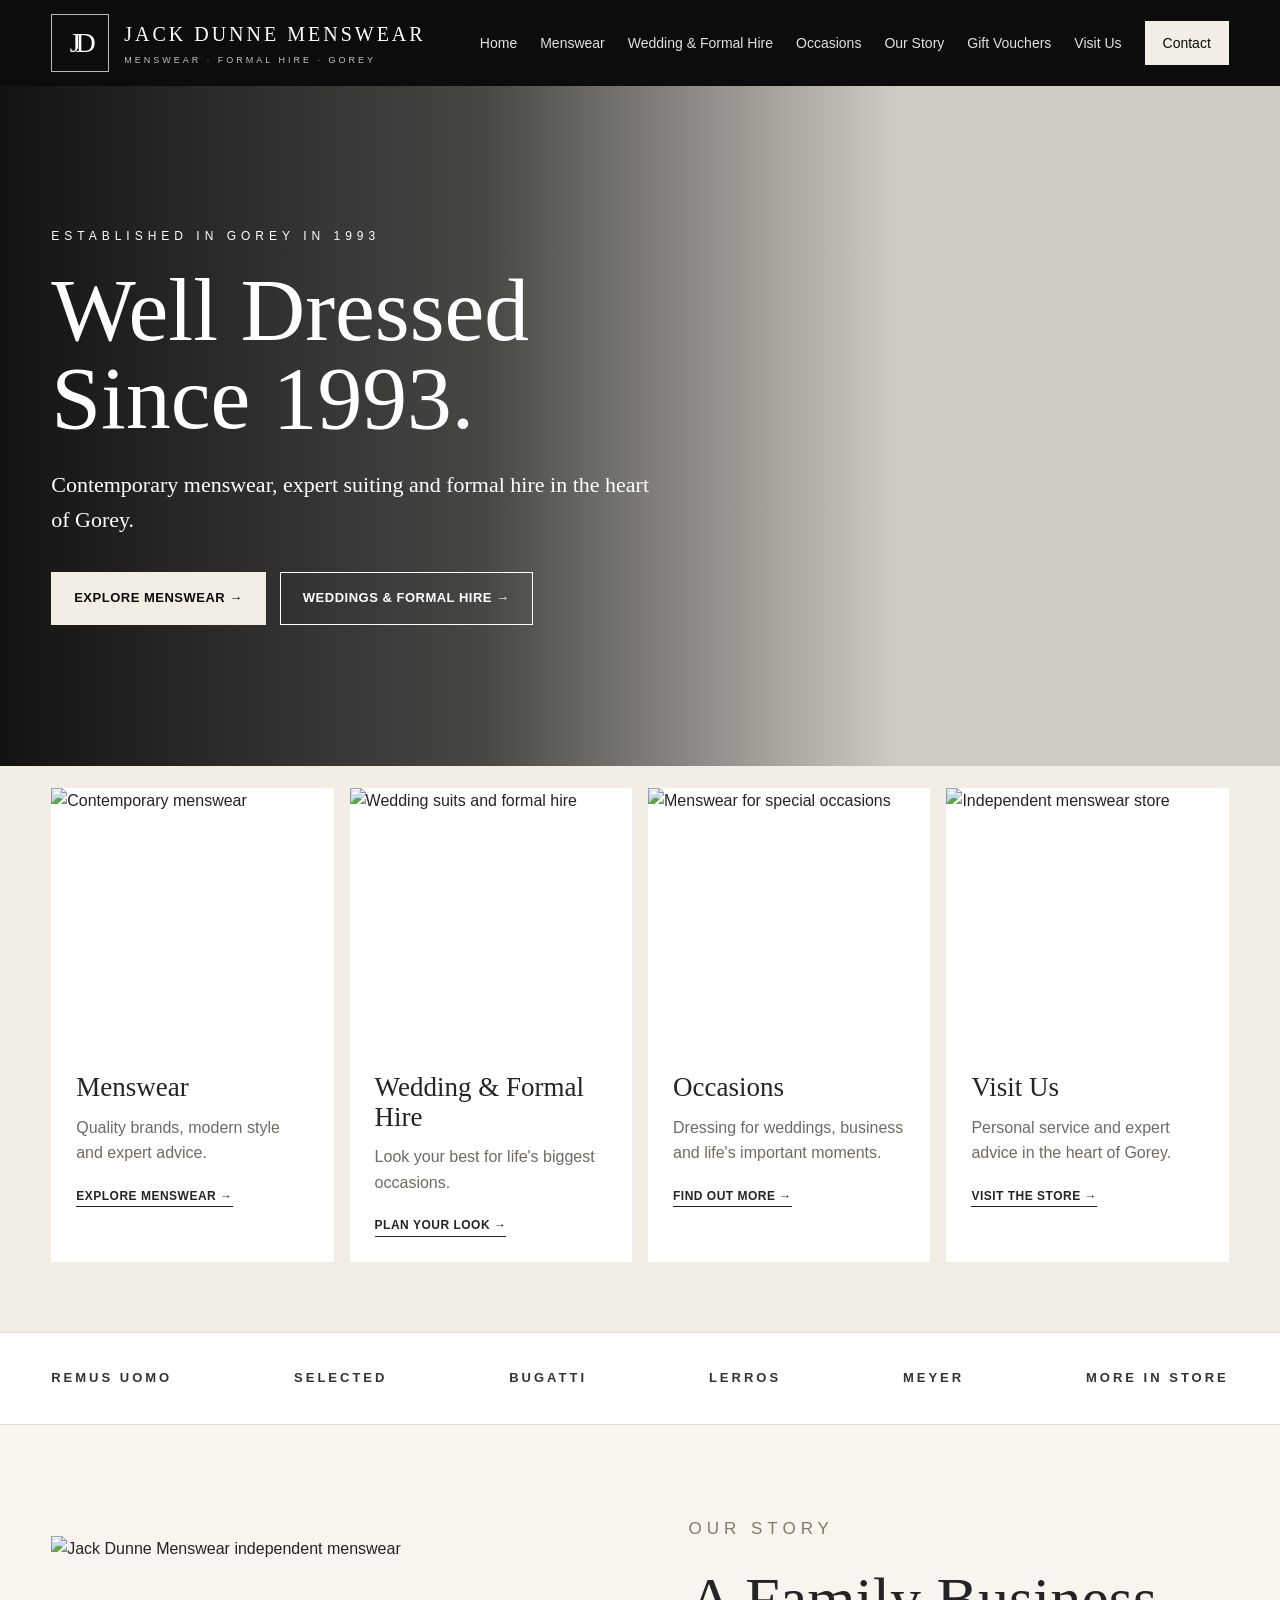
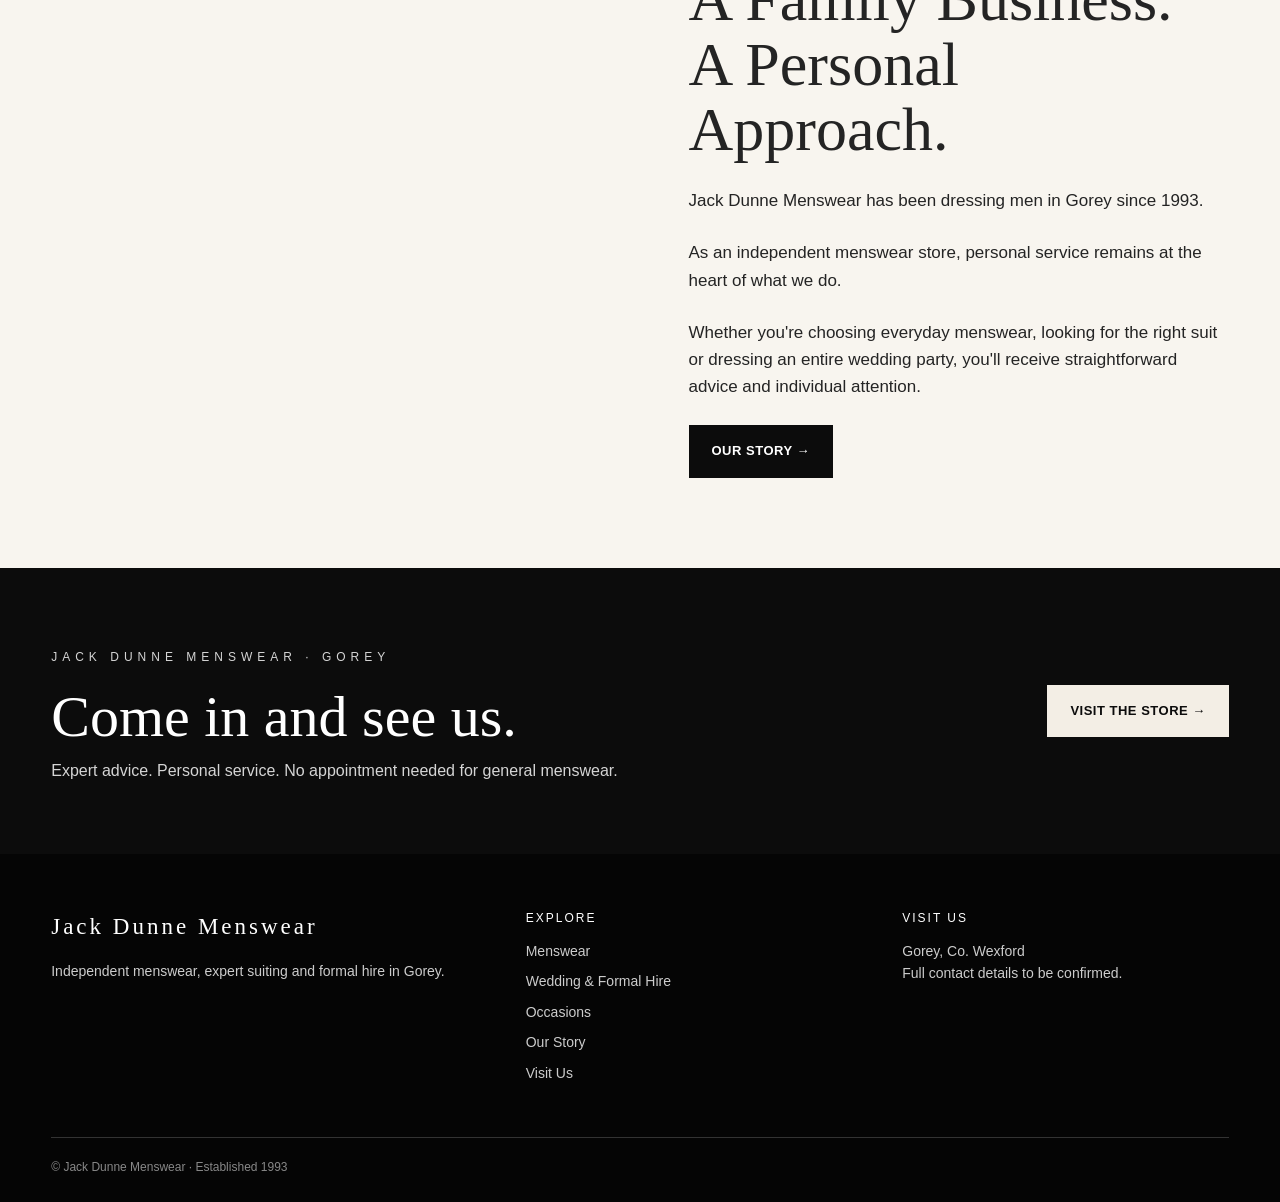
==== index.html @ 4968aa00 "Refactor header and navigation elements Updated header and navigation links for improved accessibili" ====
<!DOCTYPE html>
<html lang="en">

<head>
  <meta charset="UTF-8">
  <meta name="viewport" content="width=device-width, initial-scale=1.0">

  <title>Jack Dunne Menswear | Menswear & Formal Hire Gorey</title>

  <meta
    name="description"
    content="Jack Dunne Menswear in Gorey. Contemporary menswear, expert suiting, wedding suits and formal hire since 1993."
  >

  <link rel="stylesheet" href="css/style.css">
</head>

<body>


<!-- ========================================
     HEADER
========================================= -->

<header class="site-header">

  <div class="container header-inner">

    <a
      href="index.html"
      class="brand"
      aria-label="Jack Dunne Menswear Home"
    >

      <div class="brand-mark">
        JD
      </div>

      <div class="brand-text">

        <strong>
          JACK DUNNE MENSWEAR
        </strong>

        <small>
          MENSWEAR · FORMAL HIRE · GOREY
        </small>

      </div>

    </a>


    <button
      class="menu-toggle"
      aria-label="Open navigation menu"
      aria-expanded="false"
    >
      ☰
    </button>


    <nav class="main-nav">

      <a href="index.html">
        Home
      </a>

      <a href="menswear.html">
        Menswear
      </a>

      <a href="weddings.html">
        Wedding &amp; Formal Hire
      </a>

      <a href="occasions.html">
        Occasions
      </a>

      <a href="about.html">
        Our Story
      </a>

      <a href="vouchers.html">
        Gift Vouchers
      </a>

      <a href="contact.html">
        Visit Us
      </a>

      <a
        href="contact.html"
        class="nav-button"
      >
        Contact
      </a>

    </nav>

  </div>

</header>


<!-- ========================================
     MAIN
======================================== -->

<main>


<!-- ========================================
     HERO
======================================== -->

<section class="hero">

  <div class="container">

    <div class="hero-content">

      <p class="eyebrow">
        Established in Gorey in 1993
      </p>

      <h1>
        Well Dressed<br>
        Since 1993.
      </h1>

      <p class="hero-copy">
        Contemporary menswear, expert suiting and formal hire
        in the heart of Gorey.
      </p>


      <div class="button-row">

        <a
          href="menswear.html"
          class="btn btn-light"
        >
          Explore Menswear →
        </a>

        <a
          href="weddings.html"
          class="btn"
        >
          Weddings & Formal Hire →
        </a>

      </div>

    </div>

  </div>

</section>


<!-- ========================================
     SERVICES
======================================== -->

<section class="services">

  <div class="container">

    <div class="service-grid">


      <!-- MENSWEAR -->

      <article class="service-card">

        <a href="menswear.html">

          <img
            src="https://images.unsplash.com/photo-1598808503746-f34c53b9323e?auto=format&fit=crop&w=900&q=80"
            alt="Contemporary menswear"
          >

        </a>


        <div class="card-content">

          <h2>
            Menswear
          </h2>

          <p>
            Quality brands, modern style and expert advice.
          </p>

          <a
            href="menswear.html"
            class="text-link"
          >
            Explore Menswear →
          </a>

        </div>

      </article>


      <!-- WEDDING & FORMAL HIRE -->

      <article class="service-card">

        <a href="weddings.html">

          <img
            src="https://images.unsplash.com/photo-1519741497674-611481863552?auto=format&fit=crop&w=900&q=80"
            alt="Wedding suits and formal hire"
          >

        </a>


        <div class="card-content">

          <h2>
            Wedding & Formal Hire
          </h2>

          <p>
            Look your best for life's biggest occasions.
          </p>

          <a
            href="weddings.html"
            class="text-link"
          >
            Plan Your Look →
          </a>

        </div>

      </article>


      <!-- OCCASIONS -->

      <article class="service-card">

        <a href="occasions.html">

          <img
            src="https://images.unsplash.com/photo-1507003211169-0a1dd7228f2d?auto=format&fit=crop&w=900&q=80"
            alt="Menswear for special occasions"
          >

        </a>


        <div class="card-content">

          <h2>
            Occasions
          </h2>

          <p>
            Dressing for weddings, business and life's
            important moments.
          </p>

          <a
            href="occasions.html"
            class="text-link"
          >
            Find Out More →
          </a>

        </div>

      </article>


      <!-- VISIT US -->

      <article class="service-card">

        <a href="contact.html">

          <img
            src="https://images.unsplash.com/photo-1441986300917-64674bd600d8?auto=format&fit=crop&w=900&q=80"
            alt="Independent menswear store"
          >

        </a>


        <div class="card-content">

          <h2>
            Visit Us
          </h2>

          <p>
            Personal service and expert advice in the
            heart of Gorey.
          </p>

          <a
            href="contact.html"
            class="text-link"
          >
            Visit The Store →
          </a>

        </div>

      </article>


    </div>

  </div>

</section>


<!-- ========================================
     BRANDS
======================================== -->

<section class="brands">

  <div class="container brand-list">

    <span>
      Remus Uomo
    </span>

    <span>
      Selected
    </span>

    <span>
      Bugatti
    </span>

    <span>
      Lerros
    </span>

    <span>
      Meyer
    </span>

    <span>
      More In Store
    </span>

  </div>

</section>


<!-- ========================================
     OUR STORY
======================================== -->

<section class="story">

  <div class="container story-grid">


    <div class="story-image">

      <a href="about.html">

        <img
          src="https://images.unsplash.com/photo-1523381210434-271e8be1f52b?auto=format&fit=crop&w=1200&q=80"
          alt="Jack Dunne Menswear independent menswear"
        >

      </a>

    </div>


    <div class="story-copy">

      <p class="eyebrow">
        Our Story
      </p>

      <h2>
        A Family Business.<br>
        A Personal Approach.
      </h2>

      <p>
        Jack Dunne Menswear has been dressing men in Gorey
        since 1993.
      </p>

      <p>
        As an independent menswear store, personal service
        remains at the heart of what we do.
      </p>

      <p>
        Whether you're choosing everyday menswear,
        looking for the right suit or dressing an entire
        wedding party, you'll receive straightforward
        advice and individual attention.
      </p>


      <a
        href="about.html"
        class="btn btn-dark"
      >
        Our Story →
      </a>

    </div>

  </div>

</section>


<!-- ========================================
     VISIT CTA
======================================== -->

<section class="visit-strip">

  <div class="container visit-inner">

    <div>

      <p class="eyebrow">
        Jack Dunne Menswear · Gorey
      </p>

      <h2>
        Come in and see us.
      </h2>

      <p>
        Expert advice. Personal service.
        No appointment needed for general menswear.
      </p>

    </div>


    <a
      href="contact.html"
      class="btn btn-light"
    >
      Visit The Store →
    </a>

  </div>

</section>


</main>


<!-- ========================================
     FOOTER
======================================== -->

<footer class="site-footer">

  <div class="container">


    <div class="footer-grid">


      <div>

        <div class="footer-title">
          Jack Dunne Menswear
        </div>

        <p class="footer-copy">
          Independent menswear, expert suiting and
          formal hire in Gorey.
        </p>

      </div>


      <div>

        <div class="footer-heading">
          Explore
        </div>

        <div class="footer-links">

          <a href="menswear.html">
            Menswear
          </a>

          <a href="weddings.html">
            Wedding & Formal Hire
          </a>

          <a href="occasions.html">
            Occasions
          </a>

          <a href="about.html">
            Our Story
          </a>

          <a href="contact.html">
            Visit Us
          </a>

        </div>

      </div>


      <div>

        <div class="footer-heading">
          Visit Us
        </div>

        <p class="footer-copy">
          Gorey, Co. Wexford
        </p>

        <p class="footer-copy">
          Full contact details to be confirmed.
        </p>

      </div>


    </div>


    <div class="footer-bottom">
      © Jack Dunne Menswear · Established 1993
    </div>


  </div>

</footer>


<!-- ========================================
     MOBILE ACTION BAR
======================================== -->

<div class="mobile-actions">

  <a href="contact.html">
    Call
  </a>

  <a href="contact.html">
    Directions
  </a>

  <a href="contact.html">
    Enquire
  </a>

</div>


<!-- ========================================
     JAVASCRIPT
======================================== -->

<script src="js/main.js"></script>


</body>

</html>
---- css/style.css ----
/* ========================================
   Jack Dunne Menswear
   MAIN STYLESHEET
======================================== */


/* ========================================
   VARIABLES
======================================== */

:root {
  --black: #0c0c0c;
  --charcoal: #171717;
  --cream: #f3eee5;
  --white: #ffffff;
  --stone: #d8cdbf;
  --text: #242424;
  --muted: #6f6a64;
  --max-width: 1240px;
}


/* ========================================
   RESET / GLOBAL
======================================== */

* {
  box-sizing: border-box;
  margin: 0;
  padding: 0;
}

html {
  scroll-behavior: smooth;
}

body {
  font-family: Arial, Helvetica, sans-serif;
  background: var(--cream);
  color: var(--text);
  line-height: 1.6;
}

img {
  width: 100%;
  display: block;
}

a {
  color: inherit;
  text-decoration: none;
}

button,
input,
textarea {
  font: inherit;
}

.container {
  width: min(92%, var(--max-width));
  margin: 0 auto;
}


/* ========================================
   HEADER
======================================== */

.site-header {
  background: var(--black);
  color: var(--white);
  position: sticky;
  top: 0;
  z-index: 1000;
}

.header-inner {
  min-height: 86px;
  display: flex;
  align-items: center;
  justify-content: space-between;
  gap: 30px;
}

.brand {
  display: flex;
  align-items: center;
  gap: 15px;
  flex-shrink: 0;
}

.brand-mark {
  width: 58px;
  height: 58px;
  border: 1px solid rgba(255,255,255,.7);
  display: grid;
  place-items: center;
  font-family: Georgia, "Times New Roman", serif;
  font-size: 28px;
  letter-spacing: -5px;
}

.brand-text strong {
  display: block;
  font-family: Georgia, "Times New Roman", serif;
  font-size: 20px;
  letter-spacing: 3px;
  font-weight: 400;
  white-space: nowrap;
}

.brand-text small {
  display: block;
  margin-top: 3px;
  font-size: 9px;
  letter-spacing: 3px;
  text-transform: uppercase;
  opacity: .75;
  white-space: nowrap;
}


/* ========================================
   NAVIGATION
======================================== */

.main-nav {
  display: flex;
  align-items: center;
  gap: 23px;
  font-size: 14px;
}

.main-nav a {
  opacity: .88;
  transition: opacity .2s ease;
  white-space: nowrap;
}

.main-nav a:hover {
  opacity: 1;
}

.nav-button {
  background: var(--cream);
  color: var(--black);
  padding: 11px 18px;
  opacity: 1 !important;
}

.menu-toggle {
  display: none;
  background: none;
  border: 0;
  color: white;
  font-size: 28px;
  cursor: pointer;
}


/* ========================================
   COMMON TYPOGRAPHY
======================================== */

.eyebrow {
  text-transform: uppercase;
  letter-spacing: 5px;
  font-size: 12px;
  margin-bottom: 20px;
}

.dark-eyebrow {
  color: #877665;
}


/* ========================================
   BUTTONS
======================================== */

.button-row {
  display: flex;
  flex-wrap: wrap;
  gap: 14px;
}

.btn {
  display: inline-block;
  padding: 15px 22px;
  border: 1px solid white;
  font-weight: 700;
  font-size: 13px;
  letter-spacing: .5px;
  text-transform: uppercase;
  transition:
    background .2s ease,
    color .2s ease,
    border-color .2s ease;
}

.btn-light {
  background: var(--cream);
  color: var(--black);
  border-color: var(--cream);
}

.btn-dark {
  background: var(--black);
  color: white;
  border-color: var(--black);
}

.btn:hover {
  opacity: .9;
}


/* ========================================
   HOME HERO
======================================== */

.hero {
  min-height: 680px;
  position: relative;
  display: flex;
  align-items: center;
  color: white;

  background:
    linear-gradient(
      90deg,
      rgba(0,0,0,.92) 0%,
      rgba(0,0,0,.7) 38%,
      rgba(0,0,0,.15) 70%
    ),
    url("https://images.unsplash.com/photo-1507679799987-c73779587ccf?auto=format&fit=crop&w=1800&q=85")
    center 25% / cover no-repeat;
}

.hero-content {
  max-width: 690px;
  padding: 95px 0;
}

.hero h1 {
  font-family: Georgia, "Times New Roman", serif;
  font-size: clamp(54px, 7vw, 92px);
  line-height: .98;
  font-weight: 400;
  margin-bottom: 25px;
}

.hero-copy {
  font-family: Georgia, "Times New Roman", serif;
  font-size: 22px;
  max-width: 610px;
  margin-bottom: 35px;
}


/* ========================================
   HOME SERVICES
======================================== */

.services {
  padding: 22px 0 70px;
  background: var(--cream);
}

.service-grid {
  display: grid;
  grid-template-columns: repeat(4, 1fr);
  gap: 16px;
}

.service-card {
  background: white;
  overflow: hidden;
}

.service-card img {
  height: 260px;
  object-fit: cover;
  transition: transform .4s ease;
}

.service-card:hover img {
  transform: scale(1.025);
}

.card-content {
  padding: 25px;
}

.card-content h2 {
  font-family: Georgia, "Times New Roman", serif;
  font-size: 27px;
  line-height: 1.1;
  font-weight: 400;
  margin-bottom: 12px;
}

.card-content p {
  color: var(--muted);
  min-height: 54px;
}

.text-link {
  display: inline-block;
  margin-top: 18px;
  border-bottom: 1px solid currentColor;
  font-weight: 700;
  font-size: 12px;
  text-transform: uppercase;
  letter-spacing: .5px;
}


/* ========================================
   BRANDS
======================================== */

.brands {
  background: white;
  border-top: 1px solid #e4dfd7;
  border-bottom: 1px solid #e4dfd7;
  padding: 35px 0;
}

.brands-large {
  padding: 75px 0;
}

.brand-list {
  display: flex;
  justify-content: space-between;
  align-items: center;
  gap: 30px;
  flex-wrap: wrap;
  text-transform: uppercase;
  letter-spacing: 3px;
  color: #333;
  font-weight: 700;
  font-size: 13px;
}


/* ========================================
   HOME STORY
======================================== */

.story {
  padding: 90px 0;
  background: #f8f5ef;
}

.story-grid {
  display: grid;
  grid-template-columns: 1.05fr 1fr;
  align-items: center;
  gap: 70px;
}

.story-image img {
  height: 520px;
  object-fit: cover;
}

.story-copy .eyebrow {
  color: #887867;
}

.story-copy h2 {
  font-family: Georgia, "Times New Roman", serif;
  font-size: clamp(40px, 5vw, 62px);
  line-height: 1.05;
  font-weight: 400;
  margin-bottom: 25px;
}

.story-copy p {
  font-size: 17px;
  max-width: 600px;
  margin-bottom: 25px;
}


/* ========================================
   COMMON INTRO SECTIONS
======================================== */

.intro-section {
  background: var(--cream);
  padding: 90px 0;
}

.intro-grid {
  display: grid;
  grid-template-columns: 1fr 1fr;
  gap: 80px;
  align-items: start;
}

.intro-grid h2 {
  font-family: Georgia, "Times New Roman", serif;
  font-size: clamp(40px, 5vw, 62px);
  line-height: 1.05;
  font-weight: 400;
}

.intro-copy {
  padding-top: 30px;
}

.intro-copy p {
  font-size: 18px;
  margin-bottom: 20px;
  max-width: 560px;
}

.intro-copy .btn {
  margin-top: 10px;
}


/* ========================================
   SECTION HEADING
======================================== */

.section-heading-centre {
  text-align: center;
  margin-bottom: 45px;
}

.section-heading-centre h2 {
  font-family: Georgia, "Times New Roman", serif;
  font-weight: 400;
  font-size: clamp(40px, 5vw, 58px);
  line-height: 1.05;
  margin-bottom: 10px;
}

.section-heading-centre > p:last-child {
  color: var(--muted);
}


/* ========================================
   MENSWEAR HERO
======================================== */

.menswear-hero {
  min-height: 620px;
  display: flex;
  align-items: center;
  color: white;

  background:
    linear-gradient(
      90deg,
      rgba(0,0,0,.9) 0%,
      rgba(0,0,0,.65) 42%,
      rgba(0,0,0,.12) 75%
    ),
    url("https://images.unsplash.com/photo-1617137968427-85924c800a22?auto=format&fit=crop&w=1800&q=85")
    center 30% / cover no-repeat;
}

.menswear-hero-content {
  max-width: 670px;
  padding: 100px 0;
}

.menswear-hero h1 {
  font-family: Georgia, "Times New Roman", serif;
  font-size: clamp(55px, 7vw, 90px);
  font-weight: 400;
  line-height: .98;
  margin-bottom: 25px;
}

.menswear-hero-content > p:not(.eyebrow) {
  font-family: Georgia, "Times New Roman", serif;
  font-size: 21px;
  max-width: 560px;
  margin-bottom: 35px;
}


/* ========================================
   MENSWEAR COLLECTION
======================================== */

.collection-section {
  padding: 0 0 90px;
  background: var(--cream);
}

.collection-grid {
  display: grid;
  grid-template-columns: repeat(3, 1fr);
  gap: 18px;
}

.collection-card {
  height: 500px;
  position: relative;
  overflow: hidden;
  background: #111;
}

.collection-card img {
  width: 100%;
  height: 100%;
  object-fit: cover;
  transition: transform .5s ease;
}

.collection-card:hover img {
  transform: scale(1.035);
}

.collection-card::after {
  content: "";
  position: absolute;
  inset: 0;

  background:
    linear-gradient(
      0deg,
      rgba(0,0,0,.88) 0%,
      rgba(0,0,0,.15) 58%,
      rgba(0,0,0,.05) 100%
    );
}

.collection-overlay {
  position: absolute;
  left: 28px;
  right: 28px;
  bottom: 28px;
  z-index: 2;
  color: white;
}

.collection-overlay p {
  font-size: 11px;
  letter-spacing: 3px;
  opacity: .7;
  margin-bottom: 7px;
}

.collection-overlay h2 {
  font-family: Georgia, "Times New Roman", serif;
  font-weight: 400;
  font-size: 31px;
  line-height: 1.1;
  margin-bottom: 8px;
}

.collection-overlay span {
  font-size: 14px;
  color: #ddd;
}


/* ========================================
   COMMON SERVICE FEATURE
======================================== */

.service-feature {
  background: var(--charcoal);
  color: white;
}

.service-feature-grid {
  display: grid;
  grid-template-columns: 1fr 1fr;
  min-height: 600px;
}

.service-feature-copy {
  padding: 90px 70px 90px 0;
  align-self: center;
}

.service-feature-copy h2 {
  font-family: Georgia, "Times New Roman", serif;
  font-size: clamp(42px, 5vw, 64px);
  font-weight: 400;
  line-height: 1.05;
  margin-bottom: 25px;
}

.service-feature-copy > p:not(.eyebrow) {
  color: #d5d5d5;
  font-size: 17px;
  max-width: 520px;
  margin-bottom: 18px;
}

.service-feature-copy .btn {
  margin-top: 18px;
}

.service-feature-image img {
  height: 100%;
  min-height: 600px;
  object-fit: cover;
}


/* ========================================
   WEDDING HERO
======================================== */

.wedding-hero {
  min-height: 690px;
  display: flex;
  align-items: center;
  color: white;

  background:
    linear-gradient(
      90deg,
      rgba(0,0,0,.93) 0%,
      rgba(0,0,0,.65) 42%,
      rgba(0,0,0,.08) 78%
    ),
    url("https://images.unsplash.com/photo-1511285560929-80b456fea0bc?auto=format&fit=crop&w=1800&q=85")
    center 38% / cover no-repeat;
}

.wedding-hero-content {
  max-width: 720px;
  padding: 105px 0;
}

.wedding-hero h1 {
  font-family: Georgia, "Times New Roman", serif;
  font-size: clamp(56px, 7vw, 92px);
  line-height: .98;
  font-weight: 400;
  margin-bottom: 26px;
}

.wedding-hero-content > p:not(.eyebrow) {
  font-family: Georgia, "Times New Roman", serif;
  font-size: 22px;
  max-width: 620px;
  margin-bottom: 38px;
}


/* ========================================
   WEDDING CARDS
======================================== */

.wedding-feature-grid {
  padding: 0 0 90px;
  background: var(--cream);
}

.wedding-cards {
  display: grid;
  grid-template-columns: repeat(4, 1fr);
  gap: 16px;
}

.wedding-card {
  background: white;
  padding: 38px 30px;
  min-height: 290px;
}

.wedding-number {
  font-family: Georgia, "Times New Roman", serif;
  font-size: 15px;
  color: #9b8c7c;
  margin-bottom: 35px;
}

.wedding-card h2 {
  font-family: Georgia, "Times New Roman", serif;
  font-size: 30px;
  line-height: 1.05;
  font-weight: 400;
  margin-bottom: 18px;
}

.wedding-card p {
  color: var(--muted);
}


/* ========================================
   WEDDING EDITORIAL
======================================== */

.wedding-editorial {
  background: var(--charcoal);
  color: white;
}

.wedding-editorial-grid {
  display: grid;
  grid-template-columns: 1fr 1fr;
  min-height: 650px;
}

.wedding-editorial-image img {
  width: 100%;
  height: 100%;
  min-height: 650px;
  object-fit: cover;
}

.wedding-editorial-copy {
  padding: 95px 0 95px 75px;
  align-self: center;
}

.wedding-editorial-copy h2 {
  font-family: Georgia, "Times New Roman", serif;
  font-size: clamp(45px, 5vw, 66px);
  line-height: 1.03;
  font-weight: 400;
  margin-bottom: 25px;
}

.wedding-editorial-copy > p:not(.eyebrow) {
  color: #d7d7d7;
  font-size: 17px;
  max-width: 520px;
  margin-bottom: 18px;
}

.wedding-editorial-copy .btn {
  margin-top: 18px;
}


/* ========================================
   WEDDING STEPS
======================================== */

.wedding-steps {
  background: #f8f5ef;
  padding: 90px 0;
}

.steps-grid {
  display: grid;
  grid-template-columns: repeat(4, 1fr);
  gap: 18px;
}

.step-card {
  border-top: 1px solid #aaa097;
  padding-top: 25px;
}

.step-card span {
  display: block;
  font-family: Georgia, "Times New Roman", serif;
  color: #8f8172;
  font-size: 14px;
  margin-bottom: 35px;
}

.step-card h3 {
  font-family: Georgia, "Times New Roman", serif;
  font-size: 26px;
  font-weight: 400;
  margin-bottom: 12px;
}

.step-card p {
  color: var(--muted);
}


/* ========================================
   WEDDING ENQUIRY
======================================== */

.wedding-enquiry {
  padding: 95px 0;
  background: var(--cream);
}

.wedding-enquiry-grid {
  display: grid;
  grid-template-columns: .85fr 1.15fr;
  gap: 90px;
  align-items: start;
}

.wedding-enquiry-copy h2 {
  font-family: Georgia, "Times New Roman", serif;
  font-size: clamp(50px, 6vw, 75px);
  font-weight: 400;
  line-height: 1;
  margin-bottom: 25px;
}

.wedding-enquiry-copy > p:not(.eyebrow) {
  font-size: 17px;
  max-width: 470px;
  margin-bottom: 20px;
}

.enquiry-note {
  color: #7a7068;
  font-size: 13px !important;
  border-left: 2px solid #b9ac9f;
  padding-left: 15px;
  margin-top: 30px;
}

.wedding-form {
  background: white;
  padding: 45px;
}

.form-grid {
  display: grid;
  grid-template-columns: repeat(2, 1fr);
  gap: 22px;
}

.form-group {
  display: flex;
  flex-direction: column;
}

.full-width {
  grid-column: 1 / -1;
}

.form-group label {
  font-size: 11px;
  text-transform: uppercase;
  letter-spacing: 1.5px;
  margin-bottom: 7px;
  font-weight: 700;
}

.form-group input,
.form-group textarea {
  width: 100%;
  background: #f8f6f1;
  border: 1px solid #ded8d0;
  padding: 15px;
  color: var(--text);
}

.form-group input:focus,
.form-group textarea:focus {
  outline: 1px solid #777;
}

.form-group textarea {
  resize: vertical;
}

.form-button {
  border: 0;
  cursor: pointer;
  width: 100%;
}


/* ========================================
   OCCASIONS HERO
======================================== */

.occasion-hero {
  min-height: 650px;
  display: flex;
  align-items: center;
  color: white;

  background:
    linear-gradient(
      90deg,
      rgba(0,0,0,.92) 0%,
      rgba(0,0,0,.65) 42%,
      rgba(0,0,0,.12) 76%
    ),
    url("https://images.unsplash.com/photo-1617127365659-c47fa864d8bc?auto=format&fit=crop&w=1800&q=85")
    center 35% / cover no-repeat;
}

.occasion-hero-content {
  max-width: 700px;
  padding: 100px 0;
}

.occasion-hero h1 {
  font-family: Georgia, "Times New Roman", serif;
  font-size: clamp(55px, 7vw, 90px);
  line-height: .98;
  font-weight: 400;
  margin-bottom: 25px;
}

.occasion-hero-content > p:not(.eyebrow) {
  font-family: Georgia, "Times New Roman", serif;
  font-size: 21px;
  max-width: 590px;
  margin-bottom: 35px;
}


/* ========================================
   OCCASION CARDS
======================================== */

.occasion-section {
  background: var(--cream);
  padding: 0 0 90px;
}

.occasion-grid {
  display: grid;
  grid-template-columns: repeat(3, 1fr);
  gap: 18px;
}

.occasion-card {
  background: white;
  overflow: hidden;
}

.occasion-card img {
  height: 390px;
  object-fit: cover;
  transition: transform .45s ease;
}

.occasion-card:hover img {
  transform: scale(1.03);
}

.occasion-card-content {
  padding: 28px;
}

.occasion-number {
  color: #9b8c7c;
  font-family: Georgia, "Times New Roman", serif;
  font-size: 13px;
  letter-spacing: 2px;
  margin-bottom: 13px;
}

.occasion-card h2 {
  font-family: Georgia, "Times New Roman", serif;
  font-weight: 400;
  font-size: 31px;
  line-height: 1.05;
  margin-bottom: 14px;
}

.occasion-card-content > p:last-child {
  color: var(--muted);
}


/* ========================================
   COMMON VISIT CTA
======================================== */

.visit-strip {
  background: var(--black);
  color: white;
  padding: 70px 0;
}

.visit-inner {
  display: flex;
  align-items: center;
  justify-content: space-between;
  gap: 40px;
}

.visit-inner h2 {
  font-family: Georgia, "Times New Roman", serif;
  font-size: clamp(38px, 5vw, 58px);
  font-weight: 400;
  line-height: 1.05;
}

.visit-inner p {
  margin-top: 10px;
  color: #d5d5d5;
}


/* ========================================
   FOOTER
======================================== */

.site-footer {
  background: #050505;
  color: white;
  padding: 55px 0 25px;
}

.footer-grid {
  display: grid;
  grid-template-columns: 1.3fr 1fr 1fr;
  gap: 50px;
}

.footer-title {
  font-family: Georgia, "Times New Roman", serif;
  font-size: 23px;
  letter-spacing: 3px;
  margin-bottom: 14px;
}

.footer-heading {
  font-size: 12px;
  text-transform: uppercase;
  letter-spacing: 2px;
  margin-bottom: 12px;
}

.footer-copy,
.footer-links a {
  color: #ccc;
  font-size: 14px;
}

.footer-links a {
  display: block;
  margin-bottom: 8px;
}

.footer-links a:hover {
  color: white;
}

.footer-bottom {
  border-top: 1px solid #333;
  margin-top: 45px;
  padding-top: 20px;
  font-size: 12px;
  color: #888;
}


/* ========================================
   MOBILE ACTION BAR
======================================== */

.mobile-actions {
  display: none;
}


/* ========================================
   TABLET
======================================== */

@media (max-width: 1100px) {

  .main-nav {
    gap: 15px;
    font-size: 12px;
  }

  .brand-text strong {
    font-size: 17px;
  }

}


@media (max-width: 950px) {

  /* NAVIGATION */

  .menu-toggle {
    display: block;
  }

  .main-nav {
    display: none;
    position: absolute;
    top: 86px;
    left: 0;
    right: 0;
    background: #0c0c0c;
    flex-direction: column;
    align-items: stretch;
    padding: 20px;
    gap: 0;
  }

  .main-nav.open {
    display: flex;
  }

  .main-nav a {
    padding: 15px 8px;
    border-bottom: 1px solid #292929;
    font-size: 14px;
  }

  .nav-button {
    margin-top: 12px;
    text-align: center;
    border-bottom: 0 !important;
  }


  /* HOME */

  .service-grid {
    grid-template-columns: repeat(2, 1fr);
  }

  .story-grid {
    grid-template-columns: 1fr;
    gap: 35px;
  }

  .story-image img {
    height: 420px;
  }


  /* COMMON */

  .intro-grid {
    grid-template-columns: 1fr;
    gap: 25px;
  }

  .intro-copy {
    padding-top: 0;
  }

  .service-feature-grid {
    grid-template-columns: 1fr;
  }

  .service-feature-copy {
    padding: 70px 0;
  }

  .service-feature-image img {
    min-height: 450px;
    height: 450px;
  }


  /* MENSWEAR */

  .collection-grid {
    grid-template-columns: repeat(2, 1fr);
  }


  /* WEDDINGS */

  .wedding-cards {
    grid-template-columns: repeat(2, 1fr);
  }

  .wedding-editorial-grid {
    grid-template-columns: 1fr;
  }

  .wedding-editorial-image img {
    min-height: 500px;
    height: 500px;
  }

  .wedding-editorial-copy {
    padding: 70px 0;
  }

  .wedding-enquiry-grid {
    grid-template-columns: 1fr;
    gap: 45px;
  }

  .steps-grid {
    grid-template-columns: repeat(2, 1fr);
    row-gap: 50px;
  }


  /* OCCASIONS */

  .occasion-grid {
    grid-template-columns: repeat(2, 1fr);
  }


  /* FOOTER */

  .footer-grid {
    grid-template-columns: 1fr 1fr;
  }

}


/* ========================================
   MOBILE
======================================== */

@media (max-width: 650px) {

  body {
    padding-bottom: 64px;
  }


  /* HEADER */

  .header-inner {
    min-height: 72px;
  }

  .brand-mark {
    width: 46px;
    height: 46px;
    font-size: 22px;
  }

  .brand-text strong {
    font-size: 14px;
    letter-spacing: 2px;
  }

  .brand-text small {
    font-size: 7px;
    letter-spacing: 2px;
  }

  .main-nav {
    top: 72px;
  }


  /* HOME HERO */

  .hero {
    min-height: 650px;
    align-items: flex-end;

    background:
      linear-gradient(
        0deg,
        rgba(0,0,0,.95) 0%,
        rgba(0,0,0,.45) 55%,
        rgba(0,0,0,.15) 100%
      ),
      url("https://images.unsplash.com/photo-1507679799987-c73779587ccf?auto=format&fit=crop&w=1000&q=80")
      center top / cover no-repeat;
  }

  .hero-content {
    padding: 80px 0 55px;
  }

  .hero h1 {
    font-size: 52px;
  }

  .hero-copy {
    font-size: 18px;
  }


  /* BUTTONS */

  .button-row {
    flex-direction: column;
  }

  .button-row .btn {
    width: 100%;
    text-align: center;
  }


  /* HOME SERVICES */

  .services {
    padding: 16px 0 45px;
  }

  .service-grid {
    grid-template-columns: 1fr;
  }

  .service-card img {
    height: 300px;
  }


  /* BRANDS */

  .brand-list {
    justify-content: center;
    gap: 22px;
    text-align: center;
  }

  .brands-large {
    padding: 55px 0;
  }


  /* STORY */

  .story {
    padding: 55px 0;
  }

  .story-image img {
    height: 360px;
  }


  /* INTRO */

  .intro-section {
    padding: 55px 0;
  }


  /* MENSWEAR HERO */

  .menswear-hero {
    min-height: 600px;
    align-items: flex-end;

    background:
      linear-gradient(
        0deg,
        rgba(0,0,0,.95) 0%,
        rgba(0,0,0,.4) 55%,
        rgba(0,0,0,.1) 100%
      ),
      url("https://images.unsplash.com/photo-1617137968427-85924c800a22?auto=format&fit=crop&w=900&q=80")
      center top / cover no-repeat;
  }

  .menswear-hero-content {
    padding: 75px 0 50px;
  }

  .menswear-hero h1 {
    font-size: 51px;
  }

  .menswear-hero-content > p:not(.eyebrow) {
    font-size: 18px;
  }


  /* COLLECTION */

  .collection-section {
    padding-bottom: 55px;
  }

  .collection-grid {
    grid-template-columns: 1fr;
  }

  .collection-card {
    height: 440px;
  }


  /* SERVICE FEATURE */

  .service-feature-copy {
    padding: 55px 0;
  }

  .service-feature-image img {
    min-height: 360px;
    height: 360px;
  }


  /* WEDDING HERO */

  .wedding-hero {
    min-height: 650px;
    align-items: flex-end;

    background:
      linear-gradient(
        0deg,
        rgba(0,0,0,.94) 0%,
        rgba(0,0,0,.42) 55%,
        rgba(0,0,0,.08) 100%
      ),
      url("https://images.unsplash.com/photo-1511285560929-80b456fea0bc?auto=format&fit=crop&w=900&q=80")
      center / cover no-repeat;
  }

  .wedding-hero-content {
    padding: 80px 0 50px;
  }

  .wedding-hero h1 {
    font-size: 50px;
  }

  .wedding-hero-content > p:not(.eyebrow) {
    font-size: 18px;
  }


  /* WEDDING CARDS */

  .wedding-feature-grid {
    padding-bottom: 55px;
  }

  .wedding-cards {
    grid-template-columns: 1fr;
  }

  .wedding-card {
    min-height: auto;
  }


  /* WEDDING EDITORIAL */

  .wedding-editorial-image img {
    min-height: 390px;
    height: 390px;
  }

  .wedding-editorial-copy {
    padding: 55px 0;
  }


  /* WEDDING STEPS */

  .wedding-steps {
    padding: 55px 0;
  }

  .steps-grid {
    grid-template-columns: 1fr;
  }


  /* WEDDING ENQUIRY */

  .wedding-enquiry {
    padding: 55px 0;
  }

  .wedding-enquiry-grid {
    gap: 35px;
  }

  .wedding-form {
    padding: 25px;
  }

  .form-grid {
    grid-template-columns: 1fr;
  }

  .full-width {
    grid-column: auto;
  }


  /* OCCASIONS HERO */

  .occasion-hero {
    min-height: 620px;
    align-items: flex-end;

    background:
      linear-gradient(
        0deg,
        rgba(0,0,0,.94) 0%,
        rgba(0,0,0,.35) 48%,
        rgba(0,0,0,.08) 100%
      ),
      url("https://images.unsplash.com/photo-1617127365659-c47fa864d8bc?auto=format&fit=crop&w=900&q=80")
      center top / cover no-repeat;
  }

  .occasion-hero-content {
    padding: 80px 0 50px;
  }

  .occasion-hero h1 {
    font-size: 49px;
  }

  .occasion-hero-content > p:not(.eyebrow) {
    font-size: 18px;
  }


  /* OCCASIONS */

  .occasion-section {
    padding-bottom: 55px;
  }

  .occasion-grid {
    grid-template-columns: 1fr;
  }

  .occasion-card img {
    height: 360px;
  }


  /* VISIT CTA */

  .visit-inner {
    flex-direction: column;
    align-items: flex-start;
  }


  /* FOOTER */

  .footer-grid {
    grid-template-columns: 1fr;
  }


  /* MOBILE ACTION BAR */

  .mobile-actions {
    display: grid;
    grid-template-columns: repeat(3, 1fr);
    position: fixed;
    bottom: 0;
    left: 0;
    right: 0;
    height: 64px;
    background: white;
    z-index: 2000;
    border-top: 1px solid #ddd;
  }

  .mobile-actions a {
    display: grid;
    place-items: center;
    text-align: center;
    font-size: 11px;
    font-weight: 700;
    text-transform: uppercase;
    color: var(--black);
    border-right: 1px solid #eee;
  }

  .mobile-actions a:last-child {
    border-right: 0;
  }

}
/* ========================================
   OUR STORY PAGE
======================================== */


/* HERO */

.story-hero {
  min-height: 650px;
  display: flex;
  align-items: center;
  color: white;

  background:
    linear-gradient(
      90deg,
      rgba(0,0,0,.94) 0%,
      rgba(0,0,0,.7) 43%,
      rgba(0,0,0,.15) 76%
    ),
    url("https://images.unsplash.com/photo-1441986300917-64674bd600d8?auto=format&fit=crop&w=1800&q=85")
    center 45% / cover no-repeat;
}

.story-hero-content {
  max-width: 700px;
  padding: 100px 0;
}

.story-hero h1 {
  font-family: Georgia, "Times New Roman", serif;
  font-size: clamp(55px, 7vw, 90px);
  line-height: .98;
  font-weight: 400;
  margin-bottom: 25px;
}

.story-hero-content > p:not(.eyebrow) {
  font-family: Georgia, "Times New Roman", serif;
  font-size: 21px;
  max-width: 590px;
  margin-bottom: 35px;
}


/* EDITORIAL STORY */

.about-editorial {
  background: var(--charcoal);
  color: white;
}

.about-editorial-grid {
  display: grid;
  grid-template-columns: 1fr 1fr;
  min-height: 650px;
}

.about-editorial-image img {
  width: 100%;
  height: 100%;
  min-height: 650px;
  object-fit: cover;
}

.about-editorial-copy {
  padding: 95px 0 95px 75px;
  align-self: center;
}

.about-editorial-copy h2 {
  font-family: Georgia, "Times New Roman", serif;
  font-size: clamp(44px, 5vw, 65px);
  line-height: 1.03;
  font-weight: 400;
  margin-bottom: 25px;
}

.about-editorial-copy > p:not(.eyebrow) {
  color: #d7d7d7;
  font-size: 17px;
  max-width: 520px;
  margin-bottom: 18px;
}


/* HERITAGE */

.heritage-section {
  background: #f8f5ef;
  padding: 100px 0;
}

.heritage-grid {
  display: grid;
  grid-template-columns: .85fr 1.15fr;
  gap: 90px;
  align-items: center;
}

.heritage-year {
  font-family: Georgia, "Times New Roman", serif;
  font-size: clamp(100px, 15vw, 190px);
  line-height: .8;
  color: #d1c4b5;
  letter-spacing: -8px;
}

.heritage-copy h2 {
  font-family: Georgia, "Times New Roman", serif;
  font-size: clamp(42px, 5vw, 60px);
  line-height: 1.05;
  font-weight: 400;
  margin-bottom: 25px;
}

.heritage-copy > p:not(.eyebrow) {
  font-size: 17px;
  max-width: 560px;
  margin-bottom: 18px;
}


/* VALUES */

.about-values {
  background: white;
  padding: 90px 0;
}

.about-values-grid {
  display: grid;
  grid-template-columns: repeat(4, 1fr);
  gap: 18px;
  margin-top: 50px;
}

.about-value {
  border-top: 1px solid #aaa097;
  padding: 28px 15px 20px 0;
}

.about-value span {
  display: block;
  font-family: Georgia, "Times New Roman", serif;
  color: #9b8c7c;
  font-size: 14px;
  margin-bottom: 35px;
}

.about-value h3 {
  font-family: Georgia, "Times New Roman", serif;
  font-size: 26px;
  font-weight: 400;
  margin-bottom: 12px;
}

.about-value p {
  color: var(--muted);
}


/* TABLET */

@media (max-width: 950px) {

  .about-editorial-grid {
    grid-template-columns: 1fr;
  }

  .about-editorial-image img {
    min-height: 500px;
    height: 500px;
  }

  .about-editorial-copy {
    padding: 70px 0;
  }

  .heritage-grid {
    grid-template-columns: 1fr;
    gap: 50px;
  }

  .about-values-grid {
    grid-template-columns: repeat(2, 1fr);
    row-gap: 45px;
  }

}


/* MOBILE */

@media (max-width: 650px) {

  .story-hero {
    min-height: 620px;
    align-items: flex-end;

    background:
      linear-gradient(
        0deg,
        rgba(0,0,0,.95) 0%,
        rgba(0,0,0,.4) 52%,
        rgba(0,0,0,.12) 100%
      ),
      url("https://images.unsplash.com/photo-1441986300917-64674bd600d8?auto=format&fit=crop&w=900&q=80")
      center / cover no-repeat;
  }

  .story-hero-content {
    padding: 80px 0 50px;
  }

  .story-hero h1 {
    font-size: 49px;
  }

  .story-hero-content > p:not(.eyebrow) {
    font-size: 18px;
  }

  .about-editorial-image img {
    min-height: 380px;
    height: 380px;
  }

  .about-editorial-copy {
    padding: 55px 0;
  }

  .heritage-section {
    padding: 65px 0;
  }

  .heritage-year {
    font-size: 105px;
    letter-spacing: -5px;
  }

  .about-values {
    padding: 55px 0;
  }

  .about-values-grid {
    grid-template-columns: 1fr;
  }

}
/* ========================================
   CONTACT / VISIT US PAGE
======================================== */


/* HERO */

.contact-hero {
  min-height: 650px;
  display: flex;
  align-items: center;
  color: white;

  background:
    linear-gradient(
      90deg,
      rgba(0,0,0,.94) 0%,
      rgba(0,0,0,.72) 43%,
      rgba(0,0,0,.18) 75%
    ),
    url("https://images.unsplash.com/photo-1441984904996-e0b6ba687e04?auto=format&fit=crop&w=1800&q=85")
    center 45% / cover no-repeat;
}

.contact-hero-content {
  max-width: 700px;
  padding: 100px 0;
}

.contact-hero h1 {
  font-family: Georgia, "Times New Roman", serif;
  font-size: clamp(55px, 7vw, 90px);
  line-height: .98;
  font-weight: 400;
  margin-bottom: 25px;
}

.contact-hero-content > p:not(.eyebrow) {
  font-family: Georgia, "Times New Roman", serif;
  font-size: 21px;
  max-width: 590px;
  margin-bottom: 35px;
}


/* CONTACT INFORMATION */

.contact-section {
  padding: 100px 0;
  background: var(--cream);
}

.contact-grid {
  display: grid;
  grid-template-columns: .9fr 1.1fr;
  gap: 100px;
}

.contact-intro h2 {
  font-family: Georgia, "Times New Roman", serif;
  font-size: clamp(44px, 5vw, 64px);
  line-height: 1.03;
  font-weight: 400;
  margin-bottom: 25px;
}

.contact-intro > p:not(.eyebrow) {
  font-size: 17px;
  max-width: 500px;
  margin-bottom: 18px;
}

.contact-details {
  border-top: 1px solid #b8afa5;
}

.contact-detail {
  display: grid;
  grid-template-columns: 55px 1fr;
  gap: 20px;
  padding: 30px 0;
  border-bottom: 1px solid #b8afa5;
}

.contact-detail > span {
  font-family: Georgia, "Times New Roman", serif;
  color: #9b8c7c;
  font-size: 13px;
}

.contact-detail h3 {
  font-family: Georgia, "Times New Roman", serif;
  font-size: 28px;
  font-weight: 400;
  margin-bottom: 10px;
}

.contact-detail p {
  color: var(--muted);
}


/* LOCATION */

.location-feature {
  background: var(--charcoal);
  color: white;
}

.location-feature-grid {
  display: grid;
  grid-template-columns: 1fr 1fr;
  min-height: 600px;
}

.location-block {
  align-self: center;
  padding: 90px 70px 90px 0;
}

.location-block h2 {
  font-family: Georgia, "Times New Roman", serif;
  font-size: clamp(45px, 5vw, 65px);
  line-height: 1.03;
  font-weight: 400;
  margin-bottom: 25px;
}

.location-block > p:not(.eyebrow) {
  color: #d5d5d5;
  font-size: 17px;
  max-width: 500px;
  margin-bottom: 30px;
}

.location-visual {
  min-height: 600px;
  display: grid;
  place-items: center;
  background:
    linear-gradient(
      rgba(0,0,0,.3),
      rgba(0,0,0,.3)
    ),
    url("https://images.unsplash.com/photo-1477959858617-67f85cf4f1df?auto=format&fit=crop&w=1200&q=85")
    center / cover no-repeat;
}

.location-marker {
  background: rgba(12,12,12,.92);
  padding: 50px 55px;
  text-align: center;
  border: 1px solid rgba(255,255,255,.3);
}

.location-jd {
  width: 80px;
  height: 80px;
  display: grid;
  place-items: center;
  margin: 0 auto 22px;
  border: 1px solid white;
  font-family: Georgia, "Times New Roman", serif;
  font-size: 35px;
}

.location-marker p {
  font-family: Georgia, "Times New Roman", serif;
  font-size: 21px;
  letter-spacing: 2px;
}

.location-marker span {
  display: block;
  margin-top: 8px;
  color: #bbb;
  font-size: 13px;
}


/* HELP CARDS */

.contact-help {
  padding: 90px 0;
  background: #f8f5ef;
}

.contact-help-grid {
  display: grid;
  grid-template-columns: repeat(3, 1fr);
  gap: 18px;
  margin-top: 50px;
}

.contact-help-card {
  background: white;
  padding: 38px 30px;
  min-height: 310px;
  transition:
    transform .2s ease,
    box-shadow .2s ease;
}

.contact-help-card:hover {
  transform: translateY(-4px);
  box-shadow: 0 15px 35px rgba(0,0,0,.08);
}

.contact-help-card span {
  display: block;
  font-family: Georgia, "Times New Roman", serif;
  color: #9b8c7c;
  font-size: 14px;
  margin-bottom: 45px;
}

.contact-help-card h3 {
  font-family: Georgia, "Times New Roman", serif;
  font-size: 31px;
  line-height: 1.05;
  font-weight: 400;
  margin-bottom: 15px;
}

.contact-help-card p {
  color: var(--muted);
  margin-bottom: 25px;
}

.contact-help-card strong {
  font-size: 12px;
  text-transform: uppercase;
  letter-spacing: .7px;
}


/* TABLET */

@media (max-width: 950px) {

  .contact-grid {
    grid-template-columns: 1fr;
    gap: 55px;
  }

  .location-feature-grid {
    grid-template-columns: 1fr;
  }

  .location-block {
    padding: 70px 0;
  }

  .location-visual {
    min-height: 480px;
  }

}


/* MOBILE */

@media (max-width: 650px) {

  .contact-hero {
    min-height: 620px;
    align-items: flex-end;

    background:
      linear-gradient(
        0deg,
        rgba(0,0,0,.95) 0%,
        rgba(0,0,0,.42) 52%,
        rgba(0,0,0,.1) 100%
      ),
      url("https://images.unsplash.com/photo-1441984904996-e0b6ba687e04?auto=format&fit=crop&w=900&q=80")
      center / cover no-repeat;
  }

  .contact-hero-content {
    padding: 80px 0 50px;
  }

  .contact-hero h1 {
    font-size: 49px;
  }

  .contact-hero-content > p:not(.eyebrow) {
    font-size: 18px;
  }

  .contact-section {
    padding: 60px 0;
  }

  .contact-detail {
    grid-template-columns: 38px 1fr;
  }

  .location-block {
    padding: 55px 0;
  }

  .location-visual {
    min-height: 390px;
  }

  .location-marker {
    padding: 35px 25px;
    width: 86%;
  }

  .contact-help {
    padding: 55px 0;
  }

  .contact-help-grid {
    grid-template-columns: 1fr;
  }

  .contact-help-card {
    min-height: auto;
  }

}

/* --------------------------------
   THANK YOU PAGE
-------------------------------- */

.thank-you-section {
  min-height: 720px;
  display: flex;
  align-items: center;
  text-align: center;
  background:
    linear-gradient(
      rgba(0, 0, 0, 0.87),
      rgba(0, 0, 0, 0.87)
    ),
    url("https://images.unsplash.com/photo-1617137968427-85924c800a22?auto=format&fit=crop&w=1800&q=85")
    center / cover no-repeat;
  color: white;
  padding: 100px 0;
}


.thank-you-content {
  max-width: 760px;
  margin: 0 auto;
}


.thank-you-mark {
  width: 72px;
  height: 72px;
  border: 1px solid rgba(255, 255, 255, 0.6);
  border-radius: 50%;
  display: grid;
  place-items: center;
  margin: 0 auto 35px;
  font-family: Georgia, "Times New Roman", serif;
  font-size: 30px;
}


.thank-you-content h1 {
  font-family: Georgia, "Times New Roman", serif;
  font-size: clamp(65px, 9vw, 105px);
  font-weight: 400;
  line-height: 0.95;
  margin-bottom: 30px;
}


.thank-you-lead {
  font-family: Georgia, "Times New Roman", serif;
  font-size: 24px;
  margin-bottom: 15px;
}


.thank-you-copy {
  color: #d5d5d5;
  font-size: 17px;
  max-width: 570px;
  margin: 0 auto 35px;
}


.thank-you-buttons {
  justify-content: center;
  margin-top: 35px;
}


.thank-you-home {
  display: inline-block;
  margin-top: 35px;
  color: #d5d5d5;
  font-size: 13px;
  border-bottom: 1px solid #777;
  padding-bottom: 3px;
}


.thank-you-home:hover {
  color: white;
}


@media (max-width: 650px) {

  .thank-you-section {
    min-height: 650px;
    padding: 80px 0 60px;
  }


  .thank-you-mark {
    width: 60px;
    height: 60px;
    font-size: 25px;
    margin-bottom: 28px;
  }


  .thank-you-content h1 {
    font-size: 60px;
  }


  .thank-you-lead {
    font-size: 20px;
  }


  .thank-you-copy {
    font-size: 16px;
  }


  .thank-you-buttons {
    flex-direction: column;
  }


  .thank-you-buttons .btn {
    width: 100%;
    text-align: center;
  }

}

/* ========================================
   GIFT VOUCHERS
======================================== */

.voucher-hero {
  min-height: 690px;
  display: flex;
  align-items: center;
  color: white;

  background:
    linear-gradient(
      90deg,
      rgba(0,0,0,.94) 0%,
      rgba(0,0,0,.72) 45%,
      rgba(0,0,0,.18) 78%
    ),
    url("https://images.unsplash.com/photo-1507679799987-c73779587ccf?auto=format&fit=crop&w=1800&q=85")
    center / cover no-repeat;
}


.voucher-hero-content {
  max-width: 720px;
  padding: 100px 0;
}


.voucher-hero h1 {
  font-family: Georgia, "Times New Roman", serif;
  font-size: clamp(55px, 7vw, 92px);
  line-height: .98;
  font-weight: 400;
  margin-bottom: 25px;
}


.voucher-hero-content > p:not(.eyebrow) {
  font-family: Georgia, "Times New Roman", serif;
  font-size: 21px;
  max-width: 590px;
  margin-bottom: 35px;
}


.voucher-values {
  background: #f8f5ef;
  padding: 90px 0;
}


.voucher-value-grid {
  display: grid;
  grid-template-columns: repeat(3, 1fr);
  gap: 18px;
}


.voucher-value-card {
  appearance: none;
  border: 1px solid #d7cec4;
  background: white;
  padding: 50px 30px;
  min-height: 260px;
  cursor: pointer;
  text-align: left;
  transition:
    transform .25s ease,
    box-shadow .25s ease,
    background .25s ease,
    color .25s ease;
}


.voucher-value-card:hover {
  transform: translateY(-5px);
  box-shadow: 0 15px 35px rgba(0,0,0,.08);
  background: #111;
  color: white;
}


.voucher-value-card span {
  display: block;
  text-transform: uppercase;
  letter-spacing: 3px;
  font-size: 11px;
  margin-bottom: 35px;
}


.voucher-value-card strong {
  display: block;
  font-family: Georgia, "Times New Roman", serif;
  font-size: 65px;
  line-height: 1;
  font-weight: 400;
}


.voucher-value-card small {
  display: block;
  margin-top: 35px;
  text-transform: uppercase;
  letter-spacing: 1.5px;
}


.voucher-editorial {
  background: #111;
  color: white;
}


.voucher-editorial-grid {
  display: grid;
  grid-template-columns: .9fr 1.1fr;
  gap: 80px;
  align-items: center;
  min-height: 650px;
}


.voucher-editorial-copy {
  padding: 90px 0;
}


.voucher-editorial-copy h2 {
  font-family: Georgia, "Times New Roman", serif;
  font-size: clamp(44px, 5vw, 65px);
  line-height: 1.03;
  font-weight: 400;
  margin-bottom: 25px;
}


.voucher-editorial-copy > p:not(.eyebrow) {
  color: #d7d7d7;
  font-size: 17px;
  max-width: 500px;
  margin-bottom: 18px;
}


.voucher-visual {
  display: flex;
  align-items: center;
  justify-content: center;
  padding: 70px 0;
}


.voucher-preview-card {
  width: 100%;
  max-width: 610px;
  min-height: 360px;
  border: 1px solid #d8c7a9;
  background:
    linear-gradient(
      135deg,
      #090909,
      #1b1b1b
    );
  padding: 40px;
  display: flex;
  flex-direction: column;
  justify-content: space-between;
  box-shadow: 0 35px 80px rgba(0,0,0,.35);
}


.voucher-preview-top {
  display: flex;
  align-items: center;
  gap: 20px;
}


.voucher-preview-logo {
  width: 55px;
  height: 55px;
  display: grid;
  place-items: center;
  border: 1px solid white;
  font-family: Georgia, "Times New Roman", serif;
  font-size: 25px;
}


.voucher-preview-top strong {
  display: block;
  font-family: Georgia, "Times New Roman", serif;
  letter-spacing: 3px;
  font-weight: 400;
}


.voucher-preview-top small {
  letter-spacing: 4px;
  color: #aaa;
}


.voucher-preview-middle span {
  display: block;
  text-transform: uppercase;
  letter-spacing: 4px;
  font-size: 11px;
}


.voucher-preview-middle strong {
  display: block;
  font-family: Georgia, "Times New Roman", serif;
  font-size: 80px;
  font-weight: 400;
  line-height: 1.1;
}


.voucher-preview-middle small {
  letter-spacing: 3px;
}


.voucher-preview-bottom {
  border-top: 1px solid #555;
  padding-top: 20px;
  display: flex;
  justify-content: space-between;
  gap: 25px;
}


.voucher-preview-bottom span {
  letter-spacing: 4px;
}


.voucher-preview-bottom small {
  color: #aaa;
}


/* CHECKOUT */

.voucher-checkout-section {
  padding: 100px 0;
  background: var(--cream);
  min-height: 750px;
}


.voucher-checkout-grid {
  display: grid;
  grid-template-columns: .85fr 1.15fr;
  gap: 90px;
  align-items: start;
}


.voucher-order-summary h1 {
  font-family: Georgia, "Times New Roman", serif;
  font-size: clamp(48px, 6vw, 72px);
  line-height: 1;
  font-weight: 400;
  margin-bottom: 25px;
}


.voucher-order-summary > p:not(.eyebrow) {
  font-size: 17px;
  max-width: 480px;
}


.checkout-voucher-card {
  background: #111;
  color: white;
  border: 1px solid #cdbb9e;
  padding: 40px;
  margin: 40px 0 15px;
}


.checkout-voucher-card span {
  display: block;
  text-transform: uppercase;
  letter-spacing: 3px;
  font-size: 11px;
}


.checkout-voucher-card strong {
  display: block;
  font-family: Georgia, "Times New Roman", serif;
  font-size: 75px;
  font-weight: 400;
}


.checkout-voucher-card small {
  letter-spacing: 2px;
  color: #aaa;
}


.voucher-details-box {
  background: white;
  padding: 45px;
}


.voucher-payment-button:disabled {
  opacity: .5;
  cursor: not-allowed;
}


.voucher-payment-note {
  text-align: center;
  margin-top: 15px;
  color: var(--muted);
  font-size: 13px;
}


/* SUCCESS */

.voucher-success-section {
  min-height: 720px;
  display: flex;
  align-items: center;
  text-align: center;
  color: white;
  padding: 100px 0;

  background:
    linear-gradient(
      rgba(0,0,0,.89),
      rgba(0,0,0,.89)
    ),
    url("https://images.unsplash.com/photo-1617137968427-85924c800a22?auto=format&fit=crop&w=1800&q=85")
    center / cover no-repeat;
}


.voucher-success-content {
  max-width: 760px;
  margin: 0 auto;
}


.voucher-success-content h1 {
  font-family: Georgia, "Times New Roman", serif;
  font-size: clamp(55px, 7vw, 90px);
  font-weight: 400;
  line-height: 1;
  margin-bottom: 30px;
}


.voucher-success-lead {
  font-family: Georgia, "Times New Roman", serif;
  font-size: 22px;
  margin-bottom: 15px;
}


.voucher-success-buttons {
  justify-content: center;
  margin-top: 40px;
}


@media (max-width: 950px) {

  .voucher-value-grid {
    grid-template-columns: repeat(2, 1fr);
  }

  .voucher-editorial-grid {
    grid-template-columns: 1fr;
    gap: 20px;
  }

  .voucher-checkout-grid {
    grid-template-columns: 1fr;
    gap: 50px;
  }

}


@media (max-width: 650px) {

  .voucher-hero {
    min-height: 620px;
    align-items: flex-end;
  }

  .voucher-hero-content {
    padding: 80px 0 50px;
  }

  .voucher-hero h1 {
    font-size: 49px;
  }

  .voucher-value-grid {
    grid-template-columns: 1fr;
  }

  .voucher-value-card {
    min-height: 210px;
  }

  .voucher-preview-card {
    padding: 25px;
    min-height: 320px;
  }

  .voucher-preview-middle strong {
    font-size: 60px;
  }

  .voucher-checkout-section {
    padding: 60px 0;
  }

  .voucher-details-box {
    padding: 25px;
  }

}
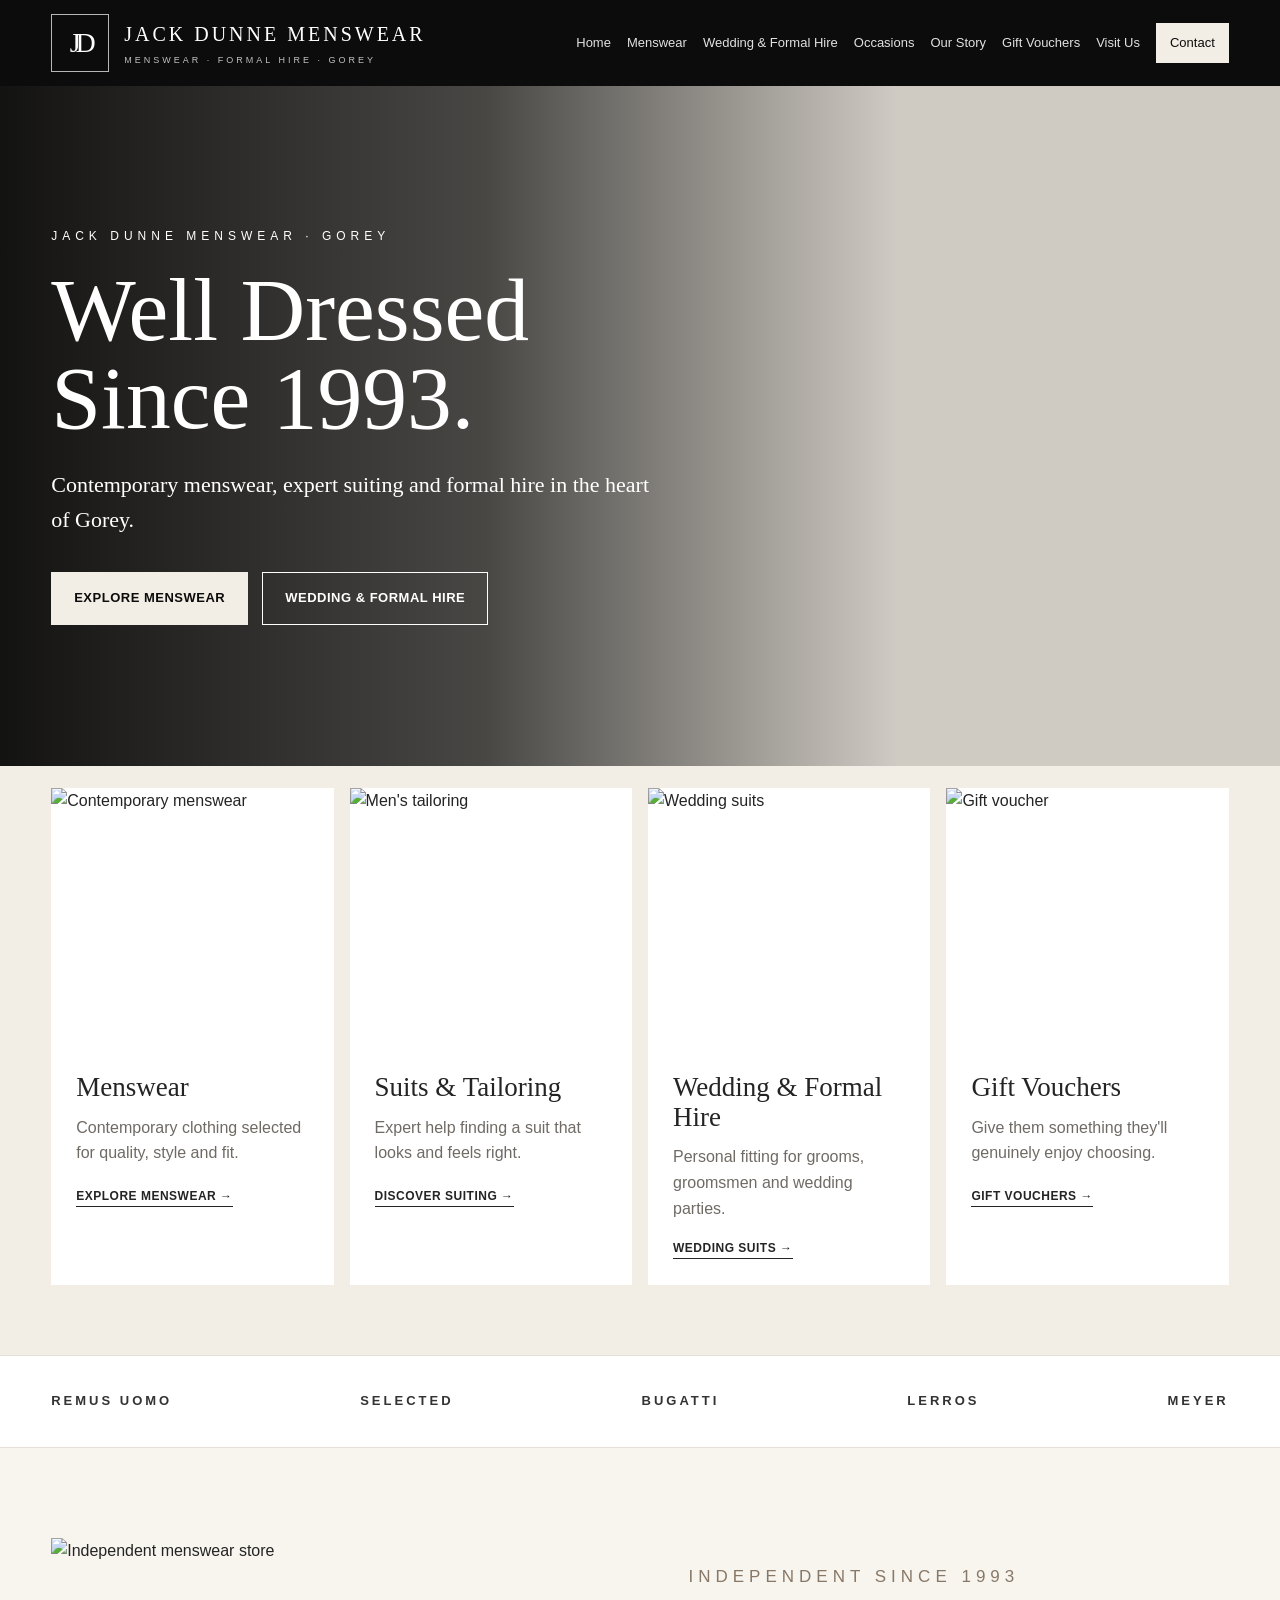
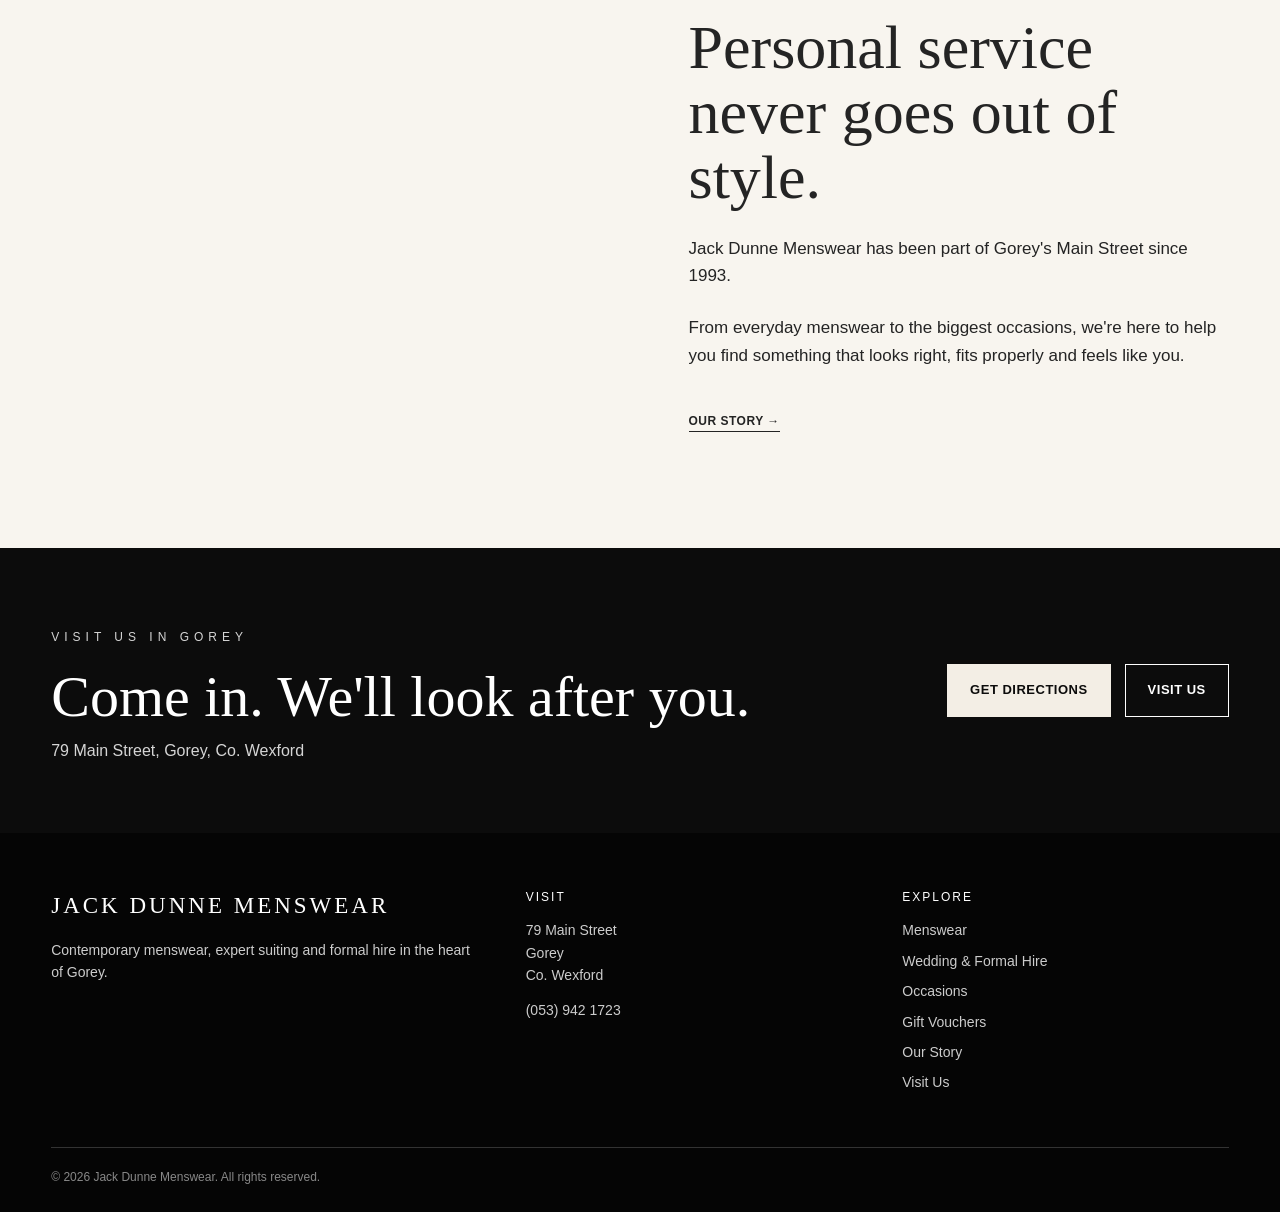
==== commit e2665350: "Refactor index.html for SEO and accessibility Updated the title and meta description for better SEO." ====
--- a/index.html
+++ b/index.html
@@ -1,15 +1,14 @@
 <!DOCTYPE html>
 <html lang="en">
-
 <head>
   <meta charset="UTF-8">
   <meta name="viewport" content="width=device-width, initial-scale=1.0">
 
-  <title>Jack Dunne Menswear | Menswear & Formal Hire Gorey</title>
+  <title>Jack Dunne Menswear | Menswear & Suits Gorey</title>
 
   <meta
     name="description"
-    content="Jack Dunne Menswear in Gorey. Contemporary menswear, expert suiting, wedding suits and formal hire since 1993."
+    content="Jack Dunne Menswear, Gorey. Contemporary menswear, expert suiting, wedding wear and formal hire with personal service since 1993."
   >
 
   <link rel="stylesheet" href="css/style.css">
@@ -17,39 +16,17 @@
 
 <body>
 
-
-<!-- ========================================
-     HEADER
-========================================= -->
-
 <header class="site-header">
-
   <div class="container header-inner">
 
-    <a
-      href="index.html"
-      class="brand"
-      aria-label="Jack Dunne Menswear Home"
-    >
-
-      <div class="brand-mark">
-        JD
-      </div>
+    <a href="index.html" class="brand" aria-label="Jack Dunne Menswear Home">
+      <div class="brand-mark">JD</div>
 
       <div class="brand-text">
-
-        <strong>
-          JACK DUNNE MENSWEAR
-        </strong>
-
-        <small>
-          MENSWEAR · FORMAL HIRE · GOREY
-        </small>
-
-      </div>
-
+        <strong>JACK DUNNE MENSWEAR</strong>
+        <small>MENSWEAR · FORMAL HIRE · GOREY</small>
+      </div>
     </a>
-
 
     <button
       class="menu-toggle"
@@ -59,533 +36,319 @@
       ☰
     </button>
 
-
     <nav class="main-nav">
-
-      <a href="index.html">
-        Home
-      </a>
-
-      <a href="menswear.html">
-        Menswear
-      </a>
-
-      <a href="weddings.html">
-        Wedding &amp; Formal Hire
-      </a>
-
-      <a href="occasions.html">
-        Occasions
-      </a>
-
-      <a href="about.html">
-        Our Story
-      </a>
-
-      <a href="vouchers.html">
-        Gift Vouchers
-      </a>
-
-      <a href="contact.html">
-        Visit Us
-      </a>
-
-      <a
-        href="contact.html"
-        class="nav-button"
-      >
-        Contact
-      </a>
-
+      <a href="index.html">Home</a>
+      <a href="menswear.html">Menswear</a>
+      <a href="weddings.html">Wedding &amp; Formal Hire</a>
+      <a href="occasions.html">Occasions</a>
+      <a href="about.html">Our Story</a>
+      <a href="vouchers.html">Gift Vouchers</a>
+      <a href="contact.html">Visit Us</a>
+      <a href="contact.html" class="nav-button">Contact</a>
     </nav>
 
   </div>
-
 </header>
 
 
-<!-- ========================================
-     MAIN
-======================================== -->
-
 <main>
 
-
-<!-- ========================================
-     HERO
-======================================== -->
-
-<section class="hero">
+  <section class="hero">
+    <div class="container">
+
+      <div class="hero-content">
+
+        <p class="eyebrow">
+          Jack Dunne Menswear · Gorey
+        </p>
+
+        <h1>
+          Well Dressed<br>
+          Since 1993.
+        </h1>
+
+        <p class="hero-copy">
+          Contemporary menswear, expert suiting and formal hire
+          in the heart of Gorey.
+        </p>
+
+        <div class="button-row">
+
+          <a href="menswear.html" class="btn btn-light">
+            Explore Menswear
+          </a>
+
+          <a href="weddings.html" class="btn">
+            Wedding &amp; Formal Hire
+          </a>
+
+        </div>
+
+      </div>
+
+    </div>
+  </section>
+
+
+  <section class="services">
+
+    <div class="container service-grid">
+
+      <article class="service-card">
+        <img
+          src="https://images.unsplash.com/photo-1617127365659-c47fa864d8bc?auto=format&fit=crop&w=900&q=85"
+          alt="Contemporary menswear"
+        >
+
+        <div class="card-content">
+          <h2>Menswear</h2>
+
+          <p>
+            Contemporary clothing selected for quality, style and fit.
+          </p>
+
+          <a href="menswear.html" class="text-link">
+            Explore Menswear →
+          </a>
+        </div>
+      </article>
+
+
+      <article class="service-card">
+        <img
+          src="https://images.unsplash.com/photo-1507679799987-c73779587ccf?auto=format&fit=crop&w=900&q=85"
+          alt="Men's tailoring"
+        >
+
+        <div class="card-content">
+          <h2>Suits &amp; Tailoring</h2>
+
+          <p>
+            Expert help finding a suit that looks and feels right.
+          </p>
+
+          <a href="menswear.html" class="text-link">
+            Discover Suiting →
+          </a>
+        </div>
+      </article>
+
+
+      <article class="service-card">
+        <img
+          src="https://images.unsplash.com/photo-1511285560929-80b456fea0bc?auto=format&fit=crop&w=900&q=85"
+          alt="Wedding suits"
+        >
+
+        <div class="card-content">
+          <h2>Wedding &amp; Formal Hire</h2>
+
+          <p>
+            Personal fitting for grooms, groomsmen and wedding parties.
+          </p>
+
+          <a href="weddings.html" class="text-link">
+            Wedding Suits →
+          </a>
+        </div>
+      </article>
+
+
+      <article class="service-card">
+        <img
+          src="https://images.unsplash.com/photo-1490481651871-ab68de25d43d?auto=format&fit=crop&w=900&q=85"
+          alt="Gift voucher"
+        >
+
+        <div class="card-content">
+          <h2>Gift Vouchers</h2>
+
+          <p>
+            Give them something they'll genuinely enjoy choosing.
+          </p>
+
+          <a href="vouchers.html" class="text-link">
+            Gift Vouchers →
+          </a>
+        </div>
+      </article>
+
+    </div>
+
+  </section>
+
+
+  <section class="brands">
+
+    <div class="container brand-list">
+      <span>Remus Uomo</span>
+      <span>Selected</span>
+      <span>Bugatti</span>
+      <span>Lerros</span>
+      <span>Meyer</span>
+    </div>
+
+  </section>
+
+
+  <section class="story">
+
+    <div class="container story-grid">
+
+      <div class="story-image">
+        <img
+          src="https://images.unsplash.com/photo-1441986300917-64674bd600d8?auto=format&fit=crop&w=1000&q=85"
+          alt="Independent menswear store"
+        >
+      </div>
+
+
+      <div class="story-copy">
+
+        <p class="eyebrow">
+          Independent Since 1993
+        </p>
+
+        <h2>
+          Personal service<br>
+          never goes out of style.
+        </h2>
+
+        <p>
+          Jack Dunne Menswear has been part of Gorey's Main Street
+          since 1993.
+        </p>
+
+        <p>
+          From everyday menswear to the biggest occasions, we're here
+          to help you find something that looks right, fits properly
+          and feels like you.
+        </p>
+
+        <a href="about.html" class="text-link">
+          Our Story →
+        </a>
+
+      </div>
+
+    </div>
+
+  </section>
+
+
+  <section class="visit-strip">
+
+    <div class="container visit-inner">
+
+      <div>
+        <p class="eyebrow">Visit Us In Gorey</p>
+
+        <h2>
+          Come in. We'll look after you.
+        </h2>
+
+        <p>
+          79 Main Street, Gorey, Co. Wexford
+        </p>
+      </div>
+
+
+      <div class="button-row">
+
+        <a
+          href="https://www.google.com/maps/search/?api=1&query=Jack+Dunne+Menswear+79+Main+Street+Gorey+Wexford"
+          target="_blank"
+          rel="noopener"
+          class="btn btn-light"
+        >
+          Get Directions
+        </a>
+
+        <a href="contact.html" class="btn">
+          Visit Us
+        </a>
+
+      </div>
+
+    </div>
+
+  </section>
+
+</main>
+
+
+<footer class="site-footer">
 
   <div class="container">
 
-    <div class="hero-content">
-
-      <p class="eyebrow">
-        Established in Gorey in 1993
-      </p>
-
-      <h1>
-        Well Dressed<br>
-        Since 1993.
-      </h1>
-
-      <p class="hero-copy">
-        Contemporary menswear, expert suiting and formal hire
-        in the heart of Gorey.
-      </p>
-
-
-      <div class="button-row">
-
-        <a
-          href="menswear.html"
-          class="btn btn-light"
-        >
-          Explore Menswear →
-        </a>
-
-        <a
-          href="weddings.html"
-          class="btn"
-        >
-          Weddings & Formal Hire →
-        </a>
-
-      </div>
-
+    <div class="footer-grid">
+
+      <div>
+        <p class="footer-title">JACK DUNNE MENSWEAR</p>
+
+        <p class="footer-copy">
+          Contemporary menswear, expert suiting and formal hire
+          in the heart of Gorey.
+        </p>
+      </div>
+
+
+      <div>
+        <p class="footer-heading">Visit</p>
+
+        <p class="footer-copy">
+          79 Main Street<br>
+          Gorey<br>
+          Co. Wexford
+        </p>
+
+        <p class="footer-copy" style="margin-top:12px;">
+          <a href="tel:+353539421723">(053) 942 1723</a>
+        </p>
+      </div>
+
+
+      <div>
+        <p class="footer-heading">Explore</p>
+
+        <div class="footer-links">
+          <a href="menswear.html">Menswear</a>
+          <a href="weddings.html">Wedding &amp; Formal Hire</a>
+          <a href="occasions.html">Occasions</a>
+          <a href="vouchers.html">Gift Vouchers</a>
+          <a href="about.html">Our Story</a>
+          <a href="contact.html">Visit Us</a>
+        </div>
+      </div>
+
+    </div>
+
+
+    <div class="footer-bottom">
+      <p>&copy; 2026 Jack Dunne Menswear. All rights reserved.</p>
     </div>
 
   </div>
 
-</section>
-
-
-<!-- ========================================
-     SERVICES
-======================================== -->
-
-<section class="services">
-
-  <div class="container">
-
-    <div class="service-grid">
-
-
-      <!-- MENSWEAR -->
-
-      <article class="service-card">
-
-        <a href="menswear.html">
-
-          <img
-            src="https://images.unsplash.com/photo-1598808503746-f34c53b9323e?auto=format&fit=crop&w=900&q=80"
-            alt="Contemporary menswear"
-          >
-
-        </a>
-
-
-        <div class="card-content">
-
-          <h2>
-            Menswear
-          </h2>
-
-          <p>
-            Quality brands, modern style and expert advice.
-          </p>
-
-          <a
-            href="menswear.html"
-            class="text-link"
-          >
-            Explore Menswear →
-          </a>
-
-        </div>
-
-      </article>
-
-
-      <!-- WEDDING & FORMAL HIRE -->
-
-      <article class="service-card">
-
-        <a href="weddings.html">
-
-          <img
-            src="https://images.unsplash.com/photo-1519741497674-611481863552?auto=format&fit=crop&w=900&q=80"
-            alt="Wedding suits and formal hire"
-          >
-
-        </a>
-
-
-        <div class="card-content">
-
-          <h2>
-            Wedding & Formal Hire
-          </h2>
-
-          <p>
-            Look your best for life's biggest occasions.
-          </p>
-
-          <a
-            href="weddings.html"
-            class="text-link"
-          >
-            Plan Your Look →
-          </a>
-
-        </div>
-
-      </article>
-
-
-      <!-- OCCASIONS -->
-
-      <article class="service-card">
-
-        <a href="occasions.html">
-
-          <img
-            src="https://images.unsplash.com/photo-1507003211169-0a1dd7228f2d?auto=format&fit=crop&w=900&q=80"
-            alt="Menswear for special occasions"
-          >
-
-        </a>
-
-
-        <div class="card-content">
-
-          <h2>
-            Occasions
-          </h2>
-
-          <p>
-            Dressing for weddings, business and life's
-            important moments.
-          </p>
-
-          <a
-            href="occasions.html"
-            class="text-link"
-          >
-            Find Out More →
-          </a>
-
-        </div>
-
-      </article>
-
-
-      <!-- VISIT US -->
-
-      <article class="service-card">
-
-        <a href="contact.html">
-
-          <img
-            src="https://images.unsplash.com/photo-1441986300917-64674bd600d8?auto=format&fit=crop&w=900&q=80"
-            alt="Independent menswear store"
-          >
-
-        </a>
-
-
-        <div class="card-content">
-
-          <h2>
-            Visit Us
-          </h2>
-
-          <p>
-            Personal service and expert advice in the
-            heart of Gorey.
-          </p>
-
-          <a
-            href="contact.html"
-            class="text-link"
-          >
-            Visit The Store →
-          </a>
-
-        </div>
-
-      </article>
-
-
-    </div>
-
-  </div>
-
-</section>
-
-
-<!-- ========================================
-     BRANDS
-======================================== -->
-
-<section class="brands">
-
-  <div class="container brand-list">
-
-    <span>
-      Remus Uomo
-    </span>
-
-    <span>
-      Selected
-    </span>
-
-    <span>
-      Bugatti
-    </span>
-
-    <span>
-      Lerros
-    </span>
-
-    <span>
-      Meyer
-    </span>
-
-    <span>
-      More In Store
-    </span>
-
-  </div>
-
-</section>
-
-
-<!-- ========================================
-     OUR STORY
-======================================== -->
-
-<section class="story">
-
-  <div class="container story-grid">
-
-
-    <div class="story-image">
-
-      <a href="about.html">
-
-        <img
-          src="https://images.unsplash.com/photo-1523381210434-271e8be1f52b?auto=format&fit=crop&w=1200&q=80"
-          alt="Jack Dunne Menswear independent menswear"
-        >
-
-      </a>
-
-    </div>
-
-
-    <div class="story-copy">
-
-      <p class="eyebrow">
-        Our Story
-      </p>
-
-      <h2>
-        A Family Business.<br>
-        A Personal Approach.
-      </h2>
-
-      <p>
-        Jack Dunne Menswear has been dressing men in Gorey
-        since 1993.
-      </p>
-
-      <p>
-        As an independent menswear store, personal service
-        remains at the heart of what we do.
-      </p>
-
-      <p>
-        Whether you're choosing everyday menswear,
-        looking for the right suit or dressing an entire
-        wedding party, you'll receive straightforward
-        advice and individual attention.
-      </p>
-
-
-      <a
-        href="about.html"
-        class="btn btn-dark"
-      >
-        Our Story →
-      </a>
-
-    </div>
-
-  </div>
-
-</section>
-
-
-<!-- ========================================
-     VISIT CTA
-======================================== -->
-
-<section class="visit-strip">
-
-  <div class="container visit-inner">
-
-    <div>
-
-      <p class="eyebrow">
-        Jack Dunne Menswear · Gorey
-      </p>
-
-      <h2>
-        Come in and see us.
-      </h2>
-
-      <p>
-        Expert advice. Personal service.
-        No appointment needed for general menswear.
-      </p>
-
-    </div>
-
-
-    <a
-      href="contact.html"
-      class="btn btn-light"
-    >
-      Visit The Store →
-    </a>
-
-  </div>
-
-</section>
-
-
-</main>
-
-
-<!-- ========================================
-     FOOTER
-======================================== -->
-
-<footer class="site-footer">
-
-  <div class="container">
-
-
-    <div class="footer-grid">
-
-
-      <div>
-
-        <div class="footer-title">
-          Jack Dunne Menswear
-        </div>
-
-        <p class="footer-copy">
-          Independent menswear, expert suiting and
-          formal hire in Gorey.
-        </p>
-
-      </div>
-
-
-      <div>
-
-        <div class="footer-heading">
-          Explore
-        </div>
-
-        <div class="footer-links">
-
-          <a href="menswear.html">
-            Menswear
-          </a>
-
-          <a href="weddings.html">
-            Wedding & Formal Hire
-          </a>
-
-          <a href="occasions.html">
-            Occasions
-          </a>
-
-          <a href="about.html">
-            Our Story
-          </a>
-
-          <a href="contact.html">
-            Visit Us
-          </a>
-
-        </div>
-
-      </div>
-
-
-      <div>
-
-        <div class="footer-heading">
-          Visit Us
-        </div>
-
-        <p class="footer-copy">
-          Gorey, Co. Wexford
-        </p>
-
-        <p class="footer-copy">
-          Full contact details to be confirmed.
-        </p>
-
-      </div>
-
-
-    </div>
-
-
-    <div class="footer-bottom">
-      © Jack Dunne Menswear · Established 1993
-    </div>
-
-
-  </div>
-
 </footer>
 
 
-<!-- ========================================
-     MOBILE ACTION BAR
-======================================== -->
-
 <div class="mobile-actions">
-
-  <a href="contact.html">
-    Call
-  </a>
-
-  <a href="contact.html">
+  <a href="tel:+353539421723">Call</a>
+
+  <a
+    href="https://www.google.com/maps/search/?api=1&query=Jack+Dunne+Menswear+79+Main+Street+Gorey+Wexford"
+    target="_blank"
+    rel="noopener"
+  >
     Directions
   </a>
 
-  <a href="contact.html">
-    Enquire
-  </a>
-
+  <a href="vouchers.html">Vouchers</a>
 </div>
 
 
-<!-- ========================================
-     JAVASCRIPT
-======================================== -->
-
 <script src="js/main.js"></script>
 
-
 </body>
-
 </html>
--- a/css/style.css
+++ b/css/style.css
@@ -1,13 +1,3 @@
-/* ========================================
-   Jack Dunne Menswear
-   MAIN STYLESHEET
-======================================== */
-
-
-/* ========================================
-   VARIABLES
-======================================== */
-
 :root {
   --black: #0c0c0c;
   --charcoal: #171717;
@@ -64,7 +54,7 @@
 
 
 /* ========================================
-   HEADER
+   HEADER / NAVIGATION
 ======================================== */
 
 .site-header {
@@ -80,7 +70,7 @@
   display: flex;
   align-items: center;
   justify-content: space-between;
-  gap: 30px;
+  gap: 24px;
 }
 
 .brand {
@@ -120,16 +110,11 @@
   white-space: nowrap;
 }
 
-
-/* ========================================
-   NAVIGATION
-======================================== */
-
 .main-nav {
   display: flex;
   align-items: center;
-  gap: 23px;
-  font-size: 14px;
+  gap: 16px;
+  font-size: 13px;
 }
 
 .main-nav a {
@@ -145,7 +130,7 @@
 .nav-button {
   background: var(--cream);
   color: var(--black);
-  padding: 11px 18px;
+  padding: 10px 14px;
   opacity: 1 !important;
 }
 
@@ -160,7 +145,7 @@
 
 
 /* ========================================
-   COMMON TYPOGRAPHY
+   SHARED TYPOGRAPHY / BUTTONS
 ======================================== */
 
 .eyebrow {
@@ -173,11 +158,6 @@
 .dark-eyebrow {
   color: #877665;
 }
-
-
-/* ========================================
-   BUTTONS
-======================================== */
 
 .button-row {
   display: flex;
@@ -196,7 +176,8 @@
   transition:
     background .2s ease,
     color .2s ease,
-    border-color .2s ease;
+    border-color .2s ease,
+    opacity .2s ease;
 }
 
 .btn-light {
@@ -213,6 +194,16 @@
 
 .btn:hover {
   opacity: .9;
+}
+
+.text-link {
+  display: inline-block;
+  margin-top: 18px;
+  border-bottom: 1px solid currentColor;
+  font-weight: 700;
+  font-size: 12px;
+  text-transform: uppercase;
+  letter-spacing: .5px;
 }
 
 
@@ -245,7 +236,7 @@
 
 .hero h1 {
   font-family: Georgia, "Times New Roman", serif;
-  font-size: clamp(54px, 7vw, 92px);
+  font-size: clamp(54px,7vw,92px);
   line-height: .98;
   font-weight: 400;
   margin-bottom: 25px;
@@ -270,7 +261,7 @@
 
 .service-grid {
   display: grid;
-  grid-template-columns: repeat(4, 1fr);
+  grid-template-columns: repeat(4,1fr);
   gap: 16px;
 }
 
@@ -304,16 +295,6 @@
 .card-content p {
   color: var(--muted);
   min-height: 54px;
-}
-
-.text-link {
-  display: inline-block;
-  margin-top: 18px;
-  border-bottom: 1px solid currentColor;
-  font-weight: 700;
-  font-size: 12px;
-  text-transform: uppercase;
-  letter-spacing: .5px;
 }
 
 
@@ -347,7 +328,7 @@
 
 
 /* ========================================
-   HOME STORY
+   STORY / GENERIC SPLIT
 ======================================== */
 
 .story {
@@ -373,7 +354,7 @@
 
 .story-copy h2 {
   font-family: Georgia, "Times New Roman", serif;
-  font-size: clamp(40px, 5vw, 62px);
+  font-size: clamp(40px,5vw,62px);
   line-height: 1.05;
   font-weight: 400;
   margin-bottom: 25px;
@@ -387,7 +368,7 @@
 
 
 /* ========================================
-   COMMON INTRO SECTIONS
+   INTRO SECTIONS
 ======================================== */
 
 .intro-section {
@@ -404,7 +385,7 @@
 
 .intro-grid h2 {
   font-family: Georgia, "Times New Roman", serif;
-  font-size: clamp(40px, 5vw, 62px);
+  font-size: clamp(40px,5vw,62px);
   line-height: 1.05;
   font-weight: 400;
 }
@@ -425,7 +406,7 @@
 
 
 /* ========================================
-   SECTION HEADING
+   SECTION HEADINGS
 ======================================== */
 
 .section-heading-centre {
@@ -436,7 +417,7 @@
 .section-heading-centre h2 {
   font-family: Georgia, "Times New Roman", serif;
   font-weight: 400;
-  font-size: clamp(40px, 5vw, 58px);
+  font-size: clamp(40px,5vw,58px);
   line-height: 1.05;
   margin-bottom: 10px;
 }
@@ -447,7 +428,7 @@
 
 
 /* ========================================
-   MENSWEAR HERO
+   MENSWEAR
 ======================================== */
 
 .menswear-hero {
@@ -474,7 +455,7 @@
 
 .menswear-hero h1 {
   font-family: Georgia, "Times New Roman", serif;
-  font-size: clamp(55px, 7vw, 90px);
+  font-size: clamp(55px,7vw,90px);
   font-weight: 400;
   line-height: .98;
   margin-bottom: 25px;
@@ -487,11 +468,6 @@
   margin-bottom: 35px;
 }
 
-
-/* ========================================
-   MENSWEAR COLLECTION
-======================================== */
-
 .collection-section {
   padding: 0 0 90px;
   background: var(--cream);
@@ -499,7 +475,7 @@
 
 .collection-grid {
   display: grid;
-  grid-template-columns: repeat(3, 1fr);
+  grid-template-columns: repeat(3,1fr);
   gap: 18px;
 }
 
@@ -525,7 +501,6 @@
   content: "";
   position: absolute;
   inset: 0;
-
   background:
     linear-gradient(
       0deg,
@@ -566,7 +541,7 @@
 
 
 /* ========================================
-   COMMON SERVICE FEATURE
+   GENERIC FEATURE
 ======================================== */
 
 .service-feature {
@@ -587,7 +562,7 @@
 
 .service-feature-copy h2 {
   font-family: Georgia, "Times New Roman", serif;
-  font-size: clamp(42px, 5vw, 64px);
+  font-size: clamp(42px,5vw,64px);
   font-weight: 400;
   line-height: 1.05;
   margin-bottom: 25px;
@@ -612,7 +587,7 @@
 
 
 /* ========================================
-   WEDDING HERO
+   WEDDINGS
 ======================================== */
 
 .wedding-hero {
@@ -639,7 +614,7 @@
 
 .wedding-hero h1 {
   font-family: Georgia, "Times New Roman", serif;
-  font-size: clamp(56px, 7vw, 92px);
+  font-size: clamp(56px,7vw,92px);
   line-height: .98;
   font-weight: 400;
   margin-bottom: 26px;
@@ -652,11 +627,6 @@
   margin-bottom: 38px;
 }
 
-
-/* ========================================
-   WEDDING CARDS
-======================================== */
-
 .wedding-feature-grid {
   padding: 0 0 90px;
   background: var(--cream);
@@ -664,7 +634,7 @@
 
 .wedding-cards {
   display: grid;
-  grid-template-columns: repeat(4, 1fr);
+  grid-template-columns: repeat(4,1fr);
   gap: 16px;
 }
 
@@ -692,11 +662,6 @@
 .wedding-card p {
   color: var(--muted);
 }
-
-
-/* ========================================
-   WEDDING EDITORIAL
-======================================== */
 
 .wedding-editorial {
   background: var(--charcoal);
@@ -723,7 +688,7 @@
 
 .wedding-editorial-copy h2 {
   font-family: Georgia, "Times New Roman", serif;
-  font-size: clamp(45px, 5vw, 66px);
+  font-size: clamp(45px,5vw,66px);
   line-height: 1.03;
   font-weight: 400;
   margin-bottom: 25px;
@@ -740,11 +705,6 @@
   margin-top: 18px;
 }
 
-
-/* ========================================
-   WEDDING STEPS
-======================================== */
-
 .wedding-steps {
   background: #f8f5ef;
   padding: 90px 0;
@@ -752,7 +712,7 @@
 
 .steps-grid {
   display: grid;
-  grid-template-columns: repeat(4, 1fr);
+  grid-template-columns: repeat(4,1fr);
   gap: 18px;
 }
 
@@ -780,11 +740,6 @@
   color: var(--muted);
 }
 
-
-/* ========================================
-   WEDDING ENQUIRY
-======================================== */
-
 .wedding-enquiry {
   padding: 95px 0;
   background: var(--cream);
@@ -799,7 +754,7 @@
 
 .wedding-enquiry-copy h2 {
   font-family: Georgia, "Times New Roman", serif;
-  font-size: clamp(50px, 6vw, 75px);
+  font-size: clamp(50px,6vw,75px);
   font-weight: 400;
   line-height: 1;
   margin-bottom: 25px;
@@ -824,9 +779,14 @@
   padding: 45px;
 }
 
+
+/* ========================================
+   FORMS
+======================================== */
+
 .form-grid {
   display: grid;
-  grid-template-columns: repeat(2, 1fr);
+  grid-template-columns: repeat(2,1fr);
   gap: 22px;
 }
 
@@ -873,7 +833,7 @@
 
 
 /* ========================================
-   OCCASIONS HERO
+   OCCASIONS
 ======================================== */
 
 .occasion-hero {
@@ -900,7 +860,7 @@
 
 .occasion-hero h1 {
   font-family: Georgia, "Times New Roman", serif;
-  font-size: clamp(55px, 7vw, 90px);
+  font-size: clamp(55px,7vw,90px);
   line-height: .98;
   font-weight: 400;
   margin-bottom: 25px;
@@ -913,11 +873,6 @@
   margin-bottom: 35px;
 }
 
-
-/* ========================================
-   OCCASION CARDS
-======================================== */
-
 .occasion-section {
   background: var(--cream);
   padding: 0 0 90px;
@@ -925,7 +880,7 @@
 
 .occasion-grid {
   display: grid;
-  grid-template-columns: repeat(3, 1fr);
+  grid-template-columns: repeat(3,1fr);
   gap: 18px;
 }
 
@@ -970,7 +925,379 @@
 
 
 /* ========================================
-   COMMON VISIT CTA
+   ABOUT
+======================================== */
+
+.story-hero {
+  min-height: 650px;
+  display: flex;
+  align-items: center;
+  color: white;
+
+  background:
+    linear-gradient(
+      90deg,
+      rgba(0,0,0,.94) 0%,
+      rgba(0,0,0,.7) 43%,
+      rgba(0,0,0,.15) 76%
+    ),
+    url("https://images.unsplash.com/photo-1441986300917-64674bd600d8?auto=format&fit=crop&w=1800&q=85")
+    center 45% / cover no-repeat;
+}
+
+.story-hero-content {
+  max-width: 700px;
+  padding: 100px 0;
+}
+
+.story-hero h1 {
+  font-family: Georgia, "Times New Roman", serif;
+  font-size: clamp(55px,7vw,90px);
+  line-height: .98;
+  font-weight: 400;
+  margin-bottom: 25px;
+}
+
+.story-hero-content > p:not(.eyebrow) {
+  font-family: Georgia, "Times New Roman", serif;
+  font-size: 21px;
+  max-width: 590px;
+  margin-bottom: 35px;
+}
+
+.about-editorial {
+  background: var(--charcoal);
+  color: white;
+}
+
+.about-editorial-grid {
+  display: grid;
+  grid-template-columns: 1fr 1fr;
+  min-height: 650px;
+}
+
+.about-editorial-image img {
+  width: 100%;
+  height: 100%;
+  min-height: 650px;
+  object-fit: cover;
+}
+
+.about-editorial-copy {
+  padding: 95px 0 95px 75px;
+  align-self: center;
+}
+
+.about-editorial-copy h2 {
+  font-family: Georgia, "Times New Roman", serif;
+  font-size: clamp(44px,5vw,65px);
+  line-height: 1.03;
+  font-weight: 400;
+  margin-bottom: 25px;
+}
+
+.about-editorial-copy > p:not(.eyebrow) {
+  color: #d7d7d7;
+  font-size: 17px;
+  max-width: 520px;
+  margin-bottom: 18px;
+}
+
+.heritage-section {
+  background: #f8f5ef;
+  padding: 100px 0;
+}
+
+.heritage-grid {
+  display: grid;
+  grid-template-columns: .85fr 1.15fr;
+  gap: 90px;
+  align-items: center;
+}
+
+.heritage-year {
+  font-family: Georgia, "Times New Roman", serif;
+  font-size: clamp(100px,15vw,190px);
+  line-height: .8;
+  color: #d1c4b5;
+  letter-spacing: -8px;
+}
+
+.heritage-copy h2 {
+  font-family: Georgia, "Times New Roman", serif;
+  font-size: clamp(42px,5vw,60px);
+  line-height: 1.05;
+  font-weight: 400;
+  margin-bottom: 25px;
+}
+
+.heritage-copy > p:not(.eyebrow) {
+  font-size: 17px;
+  max-width: 560px;
+  margin-bottom: 18px;
+}
+
+.about-values {
+  background: white;
+  padding: 90px 0;
+}
+
+.about-values-grid {
+  display: grid;
+  grid-template-columns: repeat(4,1fr);
+  gap: 18px;
+  margin-top: 50px;
+}
+
+.about-value {
+  border-top: 1px solid #aaa097;
+  padding: 28px 15px 20px 0;
+}
+
+.about-value span {
+  display: block;
+  font-family: Georgia, "Times New Roman", serif;
+  color: #9b8c7c;
+  font-size: 14px;
+  margin-bottom: 35px;
+}
+
+.about-value h3 {
+  font-family: Georgia, "Times New Roman", serif;
+  font-size: 26px;
+  font-weight: 400;
+  margin-bottom: 12px;
+}
+
+.about-value p {
+  color: var(--muted);
+}
+
+
+/* ========================================
+   CONTACT / VISIT
+======================================== */
+
+.contact-hero {
+  min-height: 650px;
+  display: flex;
+  align-items: center;
+  color: white;
+
+  background:
+    linear-gradient(
+      90deg,
+      rgba(0,0,0,.94) 0%,
+      rgba(0,0,0,.72) 43%,
+      rgba(0,0,0,.18) 75%
+    ),
+    url("https://images.unsplash.com/photo-1441984904996-e0b6ba687e04?auto=format&fit=crop&w=1800&q=85")
+    center 45% / cover no-repeat;
+}
+
+.contact-hero-content {
+  max-width: 700px;
+  padding: 100px 0;
+}
+
+.contact-hero h1 {
+  font-family: Georgia, "Times New Roman", serif;
+  font-size: clamp(55px,7vw,90px);
+  line-height: .98;
+  font-weight: 400;
+  margin-bottom: 25px;
+}
+
+.contact-hero-content > p:not(.eyebrow) {
+  font-family: Georgia, "Times New Roman", serif;
+  font-size: 21px;
+  max-width: 590px;
+  margin-bottom: 35px;
+}
+
+.contact-section {
+  padding: 100px 0;
+  background: var(--cream);
+}
+
+.contact-grid {
+  display: grid;
+  grid-template-columns: .9fr 1.1fr;
+  gap: 100px;
+}
+
+.contact-intro h2 {
+  font-family: Georgia, "Times New Roman", serif;
+  font-size: clamp(44px,5vw,64px);
+  line-height: 1.03;
+  font-weight: 400;
+  margin-bottom: 25px;
+}
+
+.contact-intro > p:not(.eyebrow) {
+  font-size: 17px;
+  max-width: 500px;
+  margin-bottom: 18px;
+}
+
+.contact-details {
+  border-top: 1px solid #b8afa5;
+}
+
+.contact-detail {
+  display: grid;
+  grid-template-columns: 55px 1fr;
+  gap: 20px;
+  padding: 30px 0;
+  border-bottom: 1px solid #b8afa5;
+}
+
+.contact-detail > span {
+  font-family: Georgia, "Times New Roman", serif;
+  color: #9b8c7c;
+  font-size: 13px;
+}
+
+.contact-detail h3 {
+  font-family: Georgia, "Times New Roman", serif;
+  font-size: 28px;
+  font-weight: 400;
+  margin-bottom: 10px;
+}
+
+.contact-detail p {
+  color: var(--muted);
+}
+
+.location-feature {
+  background: var(--charcoal);
+  color: white;
+}
+
+.location-feature-grid {
+  display: grid;
+  grid-template-columns: 1fr 1fr;
+  min-height: 600px;
+}
+
+.location-block {
+  align-self: center;
+  padding: 90px 70px 90px 0;
+}
+
+.location-block h2 {
+  font-family: Georgia, "Times New Roman", serif;
+  font-size: clamp(45px,5vw,65px);
+  line-height: 1.03;
+  font-weight: 400;
+  margin-bottom: 25px;
+}
+
+.location-block > p:not(.eyebrow) {
+  color: #d5d5d5;
+  font-size: 17px;
+  max-width: 500px;
+  margin-bottom: 30px;
+}
+
+.location-visual {
+  min-height: 600px;
+  display: grid;
+  place-items: center;
+
+  background:
+    linear-gradient(rgba(0,0,0,.3),rgba(0,0,0,.3)),
+    url("https://images.unsplash.com/photo-1477959858617-67f85cf4f1df?auto=format&fit=crop&w=1200&q=85")
+    center / cover no-repeat;
+}
+
+.location-marker {
+  background: rgba(12,12,12,.92);
+  padding: 50px 55px;
+  text-align: center;
+  border: 1px solid rgba(255,255,255,.3);
+}
+
+.location-jd {
+  width: 80px;
+  height: 80px;
+  display: grid;
+  place-items: center;
+  margin: 0 auto 22px;
+  border: 1px solid white;
+  font-family: Georgia, "Times New Roman", serif;
+  font-size: 35px;
+}
+
+.location-marker p {
+  font-family: Georgia, "Times New Roman", serif;
+  font-size: 21px;
+  letter-spacing: 2px;
+}
+
+.location-marker span {
+  display: block;
+  margin-top: 8px;
+  color: #bbb;
+  font-size: 13px;
+}
+
+.contact-help {
+  padding: 90px 0;
+  background: #f8f5ef;
+}
+
+.contact-help-grid {
+  display: grid;
+  grid-template-columns: repeat(3,1fr);
+  gap: 18px;
+  margin-top: 50px;
+}
+
+.contact-help-card {
+  background: white;
+  padding: 38px 30px;
+  min-height: 310px;
+  transition:
+    transform .2s ease,
+    box-shadow .2s ease;
+}
+
+.contact-help-card:hover {
+  transform: translateY(-4px);
+  box-shadow: 0 15px 35px rgba(0,0,0,.08);
+}
+
+.contact-help-card span {
+  display: block;
+  font-family: Georgia, "Times New Roman", serif;
+  color: #9b8c7c;
+  font-size: 14px;
+  margin-bottom: 45px;
+}
+
+.contact-help-card h3 {
+  font-family: Georgia, "Times New Roman", serif;
+  font-size: 31px;
+  line-height: 1.05;
+  font-weight: 400;
+  margin-bottom: 15px;
+}
+
+.contact-help-card p {
+  color: var(--muted);
+  margin-bottom: 25px;
+}
+
+.contact-help-card strong {
+  font-size: 12px;
+  text-transform: uppercase;
+  letter-spacing: .7px;
+}
+
+
+/* ========================================
+   VISIT STRIP
 ======================================== */
 
 .visit-strip {
@@ -988,7 +1315,7 @@
 
 .visit-inner h2 {
   font-family: Georgia, "Times New Roman", serif;
-  font-size: clamp(38px, 5vw, 58px);
+  font-size: clamp(38px,5vw,58px);
   font-weight: 400;
   line-height: 1.05;
 }
@@ -996,6 +1323,421 @@
 .visit-inner p {
   margin-top: 10px;
   color: #d5d5d5;
+}
+
+
+/* ========================================
+   GIFT VOUCHERS
+======================================== */
+
+.voucher-hero {
+  min-height: 690px;
+  display: flex;
+  align-items: center;
+  color: white;
+
+  background:
+    linear-gradient(
+      90deg,
+      rgba(0,0,0,.94) 0%,
+      rgba(0,0,0,.72) 45%,
+      rgba(0,0,0,.18) 78%
+    ),
+    url("https://images.unsplash.com/photo-1507679799987-c73779587ccf?auto=format&fit=crop&w=1800&q=85")
+    center / cover no-repeat;
+}
+
+.voucher-hero-content {
+  max-width: 720px;
+  padding: 100px 0;
+}
+
+.voucher-hero h1 {
+  font-family: Georgia, "Times New Roman", serif;
+  font-size: clamp(55px,7vw,92px);
+  line-height: .98;
+  font-weight: 400;
+  margin-bottom: 25px;
+}
+
+.voucher-hero-content > p:not(.eyebrow) {
+  font-family: Georgia, "Times New Roman", serif;
+  font-size: 21px;
+  max-width: 590px;
+  margin-bottom: 35px;
+}
+
+.voucher-values {
+  background: #f8f5ef;
+  padding: 90px 0;
+}
+
+.voucher-value-grid {
+  display: grid;
+  grid-template-columns: repeat(3,1fr);
+  gap: 18px;
+}
+
+.voucher-value-card {
+  appearance: none;
+  border: 1px solid #d7cec4;
+  background: white;
+  padding: 50px 30px;
+  min-height: 260px;
+  cursor: pointer;
+  text-align: left;
+
+  transition:
+    transform .25s ease,
+    box-shadow .25s ease,
+    background .25s ease,
+    color .25s ease;
+}
+
+.voucher-value-card:hover {
+  transform: translateY(-5px);
+  box-shadow: 0 15px 35px rgba(0,0,0,.08);
+  background: #111;
+  color: white;
+}
+
+.voucher-value-card span {
+  display: block;
+  text-transform: uppercase;
+  letter-spacing: 3px;
+  font-size: 11px;
+  margin-bottom: 35px;
+}
+
+.voucher-value-card strong {
+  display: block;
+  font-family: Georgia, "Times New Roman", serif;
+  font-size: 65px;
+  line-height: 1;
+  font-weight: 400;
+}
+
+.voucher-value-card small {
+  display: block;
+  margin-top: 35px;
+  text-transform: uppercase;
+  letter-spacing: 1.5px;
+}
+
+.voucher-editorial {
+  background: #111;
+  color: white;
+}
+
+.voucher-editorial-grid {
+  display: grid;
+  grid-template-columns: .9fr 1.1fr;
+  gap: 80px;
+  align-items: center;
+  min-height: 650px;
+}
+
+.voucher-editorial-copy {
+  padding: 90px 0;
+}
+
+.voucher-editorial-copy h2 {
+  font-family: Georgia, "Times New Roman", serif;
+  font-size: clamp(44px,5vw,65px);
+  line-height: 1.03;
+  font-weight: 400;
+  margin-bottom: 25px;
+}
+
+.voucher-editorial-copy > p:not(.eyebrow) {
+  color: #d7d7d7;
+  font-size: 17px;
+  max-width: 500px;
+  margin-bottom: 18px;
+}
+
+.voucher-visual {
+  display: flex;
+  align-items: center;
+  justify-content: center;
+  padding: 70px 0;
+}
+
+.voucher-preview-card {
+  width: 100%;
+  max-width: 610px;
+  min-height: 360px;
+  border: 1px solid #d8c7a9;
+
+  background:
+    linear-gradient(
+      135deg,
+      #090909,
+      #1b1b1b
+    );
+
+  padding: 40px;
+  display: flex;
+  flex-direction: column;
+  justify-content: space-between;
+  box-shadow: 0 35px 80px rgba(0,0,0,.35);
+}
+
+.voucher-preview-top {
+  display: flex;
+  align-items: center;
+  gap: 20px;
+}
+
+.voucher-preview-logo {
+  width: 55px;
+  height: 55px;
+  display: grid;
+  place-items: center;
+  border: 1px solid white;
+  font-family: Georgia, "Times New Roman", serif;
+  font-size: 25px;
+}
+
+.voucher-preview-top strong {
+  display: block;
+  font-family: Georgia, "Times New Roman", serif;
+  letter-spacing: 3px;
+  font-weight: 400;
+}
+
+.voucher-preview-top small {
+  letter-spacing: 4px;
+  color: #aaa;
+}
+
+.voucher-preview-middle span {
+  display: block;
+  text-transform: uppercase;
+  letter-spacing: 4px;
+  font-size: 11px;
+}
+
+.voucher-preview-middle strong {
+  display: block;
+  font-family: Georgia, "Times New Roman", serif;
+  font-size: 80px;
+  font-weight: 400;
+  line-height: 1.1;
+}
+
+.voucher-preview-middle small {
+  letter-spacing: 3px;
+}
+
+.voucher-preview-bottom {
+  border-top: 1px solid #555;
+  padding-top: 20px;
+  display: flex;
+  justify-content: space-between;
+  gap: 25px;
+}
+
+.voucher-preview-bottom span {
+  letter-spacing: 4px;
+}
+
+.voucher-preview-bottom small {
+  color: #aaa;
+}
+
+
+/* ========================================
+   VOUCHER CHECKOUT
+======================================== */
+
+.voucher-checkout-section {
+  padding: 100px 0;
+  background: var(--cream);
+  min-height: 750px;
+}
+
+.voucher-checkout-grid {
+  display: grid;
+  grid-template-columns: .85fr 1.15fr;
+  gap: 90px;
+  align-items: start;
+}
+
+.voucher-order-summary h1 {
+  font-family: Georgia, "Times New Roman", serif;
+  font-size: clamp(48px,6vw,72px);
+  line-height: 1;
+  font-weight: 400;
+  margin-bottom: 25px;
+}
+
+.voucher-order-summary > p:not(.eyebrow) {
+  font-size: 17px;
+  max-width: 480px;
+}
+
+.checkout-voucher-card {
+  background: #111;
+  color: white;
+  border: 1px solid #cdbb9e;
+  padding: 40px;
+  margin: 40px 0 15px;
+}
+
+.checkout-voucher-card span {
+  display: block;
+  text-transform: uppercase;
+  letter-spacing: 3px;
+  font-size: 11px;
+}
+
+.checkout-voucher-card strong {
+  display: block;
+  font-family: Georgia, "Times New Roman", serif;
+  font-size: 75px;
+  font-weight: 400;
+}
+
+.checkout-voucher-card small {
+  letter-spacing: 2px;
+  color: #aaa;
+}
+
+.voucher-details-box {
+  background: white;
+  padding: 45px;
+}
+
+.voucher-payment-button:disabled {
+  opacity: .5;
+  cursor: not-allowed;
+}
+
+.voucher-payment-note {
+  text-align: center;
+  margin-top: 15px;
+  color: var(--muted);
+  font-size: 13px;
+}
+
+
+/* ========================================
+   THANK YOU / SUCCESS
+======================================== */
+
+.thank-you-section {
+  min-height: 720px;
+  display: flex;
+  align-items: center;
+  text-align: center;
+  color: white;
+  padding: 100px 0;
+
+  background:
+    linear-gradient(
+      rgba(0,0,0,.87),
+      rgba(0,0,0,.87)
+    ),
+    url("https://images.unsplash.com/photo-1617137968427-85924c800a22?auto=format&fit=crop&w=1800&q=85")
+    center / cover no-repeat;
+}
+
+.thank-you-content {
+  max-width: 760px;
+  margin: 0 auto;
+}
+
+.thank-you-mark {
+  width: 72px;
+  height: 72px;
+  border: 1px solid rgba(255,255,255,.6);
+  border-radius: 50%;
+  display: grid;
+  place-items: center;
+  margin: 0 auto 35px;
+  font-family: Georgia, "Times New Roman", serif;
+  font-size: 30px;
+}
+
+.thank-you-content h1 {
+  font-family: Georgia, "Times New Roman", serif;
+  font-size: clamp(65px,9vw,105px);
+  font-weight: 400;
+  line-height: .95;
+  margin-bottom: 30px;
+}
+
+.thank-you-lead {
+  font-family: Georgia, "Times New Roman", serif;
+  font-size: 24px;
+  margin-bottom: 15px;
+}
+
+.thank-you-copy {
+  color: #d5d5d5;
+  font-size: 17px;
+  max-width: 570px;
+  margin: 0 auto 35px;
+}
+
+.thank-you-buttons {
+  justify-content: center;
+  margin-top: 35px;
+}
+
+.thank-you-home {
+  display: inline-block;
+  margin-top: 35px;
+  color: #d5d5d5;
+  font-size: 13px;
+  border-bottom: 1px solid #777;
+  padding-bottom: 3px;
+}
+
+.thank-you-home:hover {
+  color: white;
+}
+
+.voucher-success-section {
+  min-height: 720px;
+  display: flex;
+  align-items: center;
+  text-align: center;
+  color: white;
+  padding: 100px 0;
+
+  background:
+    linear-gradient(
+      rgba(0,0,0,.89),
+      rgba(0,0,0,.89)
+    ),
+    url("https://images.unsplash.com/photo-1617137968427-85924c800a22?auto=format&fit=crop&w=1800&q=85")
+    center / cover no-repeat;
+}
+
+.voucher-success-content {
+  max-width: 760px;
+  margin: 0 auto;
+}
+
+.voucher-success-content h1 {
+  font-family: Georgia, "Times New Roman", serif;
+  font-size: clamp(55px,7vw,90px);
+  font-weight: 400;
+  line-height: 1;
+  margin-bottom: 30px;
+}
+
+.voucher-success-lead {
+  font-family: Georgia, "Times New Roman", serif;
+  font-size: 22px;
+  margin-bottom: 15px;
+}
+
+.voucher-success-buttons {
+  justify-content: center;
+  margin-top: 40px;
 }
 
 
@@ -1063,26 +1805,28 @@
 
 
 /* ========================================
-   TABLET
+   RESPONSIVE: LARGE TABLET / SMALL DESKTOP
 ======================================== */
 
-@media (max-width: 1100px) {
+@media (max-width: 1180px) {
 
   .main-nav {
-    gap: 15px;
+    gap: 12px;
     font-size: 12px;
   }
 
   .brand-text strong {
-    font-size: 17px;
-  }
-
-}
-
+    font-size: 16px;
+  }
+
+}
+
+
+/* ========================================
+   RESPONSIVE: TABLET
+======================================== */
 
 @media (max-width: 950px) {
-
-  /* NAVIGATION */
 
   .menu-toggle {
     display: block;
@@ -1117,11 +1861,8 @@
     border-bottom: 0 !important;
   }
 
-
-  /* HOME */
-
   .service-grid {
-    grid-template-columns: repeat(2, 1fr);
+    grid-template-columns: repeat(2,1fr);
   }
 
   .story-grid {
@@ -1133,9 +1874,6 @@
     height: 420px;
   }
 
-
-  /* COMMON */
-
   .intro-grid {
     grid-template-columns: 1fr;
     gap: 25px;
@@ -1158,18 +1896,12 @@
     height: 450px;
   }
 
-
-  /* MENSWEAR */
-
   .collection-grid {
-    grid-template-columns: repeat(2, 1fr);
-  }
-
-
-  /* WEDDINGS */
+    grid-template-columns: repeat(2,1fr);
+  }
 
   .wedding-cards {
-    grid-template-columns: repeat(2, 1fr);
+    grid-template-columns: repeat(2,1fr);
   }
 
   .wedding-editorial-grid {
@@ -1191,19 +1923,67 @@
   }
 
   .steps-grid {
-    grid-template-columns: repeat(2, 1fr);
+    grid-template-columns: repeat(2,1fr);
     row-gap: 50px;
   }
 
-
-  /* OCCASIONS */
-
   .occasion-grid {
-    grid-template-columns: repeat(2, 1fr);
-  }
-
-
-  /* FOOTER */
+    grid-template-columns: repeat(2,1fr);
+  }
+
+  .about-editorial-grid {
+    grid-template-columns: 1fr;
+  }
+
+  .about-editorial-image img {
+    min-height: 500px;
+    height: 500px;
+  }
+
+  .about-editorial-copy {
+    padding: 70px 0;
+  }
+
+  .heritage-grid {
+    grid-template-columns: 1fr;
+    gap: 50px;
+  }
+
+  .about-values-grid {
+    grid-template-columns: repeat(2,1fr);
+    row-gap: 45px;
+  }
+
+  .contact-grid {
+    grid-template-columns: 1fr;
+    gap: 55px;
+  }
+
+  .location-feature-grid {
+    grid-template-columns: 1fr;
+  }
+
+  .location-block {
+    padding: 70px 0;
+  }
+
+  .location-visual {
+    min-height: 480px;
+  }
+
+  .voucher-value-grid {
+    grid-template-columns: repeat(2,1fr);
+  }
+
+  .voucher-editorial-grid {
+    grid-template-columns: 1fr;
+    gap: 20px;
+  }
+
+  .voucher-checkout-grid {
+    grid-template-columns: 1fr;
+    gap: 50px;
+  }
 
   .footer-grid {
     grid-template-columns: 1fr 1fr;
@@ -1213,7 +1993,7 @@
 
 
 /* ========================================
-   MOBILE
+   RESPONSIVE: MOBILE
 ======================================== */
 
 @media (max-width: 650px) {
@@ -1221,9 +2001,6 @@
   body {
     padding-bottom: 64px;
   }
-
-
-  /* HEADER */
 
   .header-inner {
     min-height: 72px;
@@ -1250,7 +2027,7 @@
   }
 
 
-  /* HOME HERO */
+  /* HOME */
 
   .hero {
     min-height: 650px;
@@ -1279,9 +2056,6 @@
     font-size: 18px;
   }
 
-
-  /* BUTTONS */
-
   .button-row {
     flex-direction: column;
   }
@@ -1291,9 +2065,6 @@
     text-align: center;
   }
 
-
-  /* HOME SERVICES */
-
   .services {
     padding: 16px 0 45px;
   }
@@ -1305,9 +2076,6 @@
   .service-card img {
     height: 300px;
   }
-
-
-  /* BRANDS */
 
   .brand-list {
     justify-content: center;
@@ -1319,9 +2087,6 @@
     padding: 55px 0;
   }
 
-
-  /* STORY */
-
   .story {
     padding: 55px 0;
   }
@@ -1330,15 +2095,12 @@
     height: 360px;
   }
 
-
-  /* INTRO */
-
   .intro-section {
     padding: 55px 0;
   }
 
 
-  /* MENSWEAR HERO */
+  /* MENSWEAR */
 
   .menswear-hero {
     min-height: 600px;
@@ -1367,9 +2129,6 @@
     font-size: 18px;
   }
 
-
-  /* COLLECTION */
-
   .collection-section {
     padding-bottom: 55px;
   }
@@ -1381,9 +2140,6 @@
   .collection-card {
     height: 440px;
   }
-
-
-  /* SERVICE FEATURE */
 
   .service-feature-copy {
     padding: 55px 0;
@@ -1395,7 +2151,7 @@
   }
 
 
-  /* WEDDING HERO */
+  /* WEDDINGS */
 
   .wedding-hero {
     min-height: 650px;
@@ -1424,9 +2180,6 @@
     font-size: 18px;
   }
 
-
-  /* WEDDING CARDS */
-
   .wedding-feature-grid {
     padding-bottom: 55px;
   }
@@ -1438,9 +2191,6 @@
   .wedding-card {
     min-height: auto;
   }
-
-
-  /* WEDDING EDITORIAL */
 
   .wedding-editorial-image img {
     min-height: 390px;
@@ -1451,9 +2201,6 @@
     padding: 55px 0;
   }
 
-
-  /* WEDDING STEPS */
-
   .wedding-steps {
     padding: 55px 0;
   }
@@ -1462,9 +2209,6 @@
     grid-template-columns: 1fr;
   }
 
-
-  /* WEDDING ENQUIRY */
-
   .wedding-enquiry {
     padding: 55px 0;
   }
@@ -1486,7 +2230,7 @@
   }
 
 
-  /* OCCASIONS HERO */
+  /* OCCASIONS */
 
   .occasion-hero {
     min-height: 620px;
@@ -1515,9 +2259,6 @@
     font-size: 18px;
   }
 
-
-  /* OCCASIONS */
-
   .occasion-section {
     padding-bottom: 55px;
   }
@@ -1531,16 +2272,239 @@
   }
 
 
-  /* VISIT CTA */
+  /* ABOUT */
+
+  .story-hero {
+    min-height: 620px;
+    align-items: flex-end;
+
+    background:
+      linear-gradient(
+        0deg,
+        rgba(0,0,0,.95) 0%,
+        rgba(0,0,0,.4) 52%,
+        rgba(0,0,0,.12) 100%
+      ),
+      url("https://images.unsplash.com/photo-1441986300917-64674bd600d8?auto=format&fit=crop&w=900&q=80")
+      center / cover no-repeat;
+  }
+
+  .story-hero-content {
+    padding: 80px 0 50px;
+  }
+
+  .story-hero h1 {
+    font-size: 49px;
+  }
+
+  .story-hero-content > p:not(.eyebrow) {
+    font-size: 18px;
+  }
+
+  .about-editorial-image img {
+    min-height: 380px;
+    height: 380px;
+  }
+
+  .about-editorial-copy {
+    padding: 55px 0;
+  }
+
+  .heritage-section {
+    padding: 65px 0;
+  }
+
+  .heritage-year {
+    font-size: 105px;
+    letter-spacing: -5px;
+  }
+
+  .about-values {
+    padding: 55px 0;
+  }
+
+  .about-values-grid {
+    grid-template-columns: 1fr;
+  }
+
+
+  /* CONTACT */
+
+  .contact-hero {
+    min-height: 620px;
+    align-items: flex-end;
+
+    background:
+      linear-gradient(
+        0deg,
+        rgba(0,0,0,.95) 0%,
+        rgba(0,0,0,.42) 52%,
+        rgba(0,0,0,.1) 100%
+      ),
+      url("https://images.unsplash.com/photo-1441984904996-e0b6ba687e04?auto=format&fit=crop&w=900&q=80")
+      center / cover no-repeat;
+  }
+
+  .contact-hero-content {
+    padding: 80px 0 50px;
+  }
+
+  .contact-hero h1 {
+    font-size: 49px;
+  }
+
+  .contact-hero-content > p:not(.eyebrow) {
+    font-size: 18px;
+  }
+
+  .contact-section {
+    padding: 60px 0;
+  }
+
+  .contact-detail {
+    grid-template-columns: 38px 1fr;
+  }
+
+  .location-block {
+    padding: 55px 0;
+  }
+
+  .location-visual {
+    min-height: 390px;
+  }
+
+  .location-marker {
+    padding: 35px 25px;
+    width: 86%;
+  }
+
+  .contact-help {
+    padding: 55px 0;
+  }
+
+  .contact-help-grid {
+    grid-template-columns: 1fr;
+  }
+
+  .contact-help-card {
+    min-height: auto;
+  }
+
+
+  /* VOUCHERS */
+
+  .voucher-hero {
+    min-height: 620px;
+    align-items: flex-end;
+
+    background:
+      linear-gradient(
+        0deg,
+        rgba(0,0,0,.95) 0%,
+        rgba(0,0,0,.42) 52%,
+        rgba(0,0,0,.1) 100%
+      ),
+      url("https://images.unsplash.com/photo-1507679799987-c73779587ccf?auto=format&fit=crop&w=900&q=80")
+      center / cover no-repeat;
+  }
+
+  .voucher-hero-content {
+    padding: 80px 0 50px;
+  }
+
+  .voucher-hero h1 {
+    font-size: 49px;
+  }
+
+  .voucher-hero-content > p:not(.eyebrow) {
+    font-size: 18px;
+  }
+
+  .voucher-values {
+    padding: 55px 0;
+  }
+
+  .voucher-value-grid {
+    grid-template-columns: 1fr;
+  }
+
+  .voucher-value-card {
+    min-height: 210px;
+  }
+
+  .voucher-editorial-copy {
+    padding: 55px 0;
+  }
+
+  .voucher-visual {
+    padding: 20px 0 60px;
+  }
+
+  .voucher-preview-card {
+    padding: 25px;
+    min-height: 320px;
+  }
+
+  .voucher-preview-middle strong {
+    font-size: 60px;
+  }
+
+  .voucher-preview-bottom {
+    flex-direction: column;
+  }
+
+  .voucher-checkout-section {
+    padding: 60px 0;
+  }
+
+  .voucher-details-box {
+    padding: 25px;
+  }
+
+
+  /* THANK YOU */
+
+  .thank-you-section {
+    min-height: 650px;
+    padding: 80px 0 60px;
+  }
+
+  .thank-you-mark {
+    width: 60px;
+    height: 60px;
+    font-size: 25px;
+    margin-bottom: 28px;
+  }
+
+  .thank-you-content h1 {
+    font-size: 60px;
+  }
+
+  .thank-you-lead {
+    font-size: 20px;
+  }
+
+  .thank-you-copy {
+    font-size: 16px;
+  }
+
+  .thank-you-buttons {
+    flex-direction: column;
+  }
+
+  .thank-you-buttons .btn {
+    width: 100%;
+    text-align: center;
+  }
+
+
+  /* VISIT / FOOTER */
 
   .visit-inner {
     flex-direction: column;
     align-items: flex-start;
   }
 
-
-  /* FOOTER */
-
   .footer-grid {
     grid-template-columns: 1fr;
   }
@@ -1550,7 +2514,7 @@
 
   .mobile-actions {
     display: grid;
-    grid-template-columns: repeat(3, 1fr);
+    grid-template-columns: repeat(3,1fr);
     position: fixed;
     bottom: 0;
     left: 0;
@@ -1577,1143 +2541,3 @@
   }
 
 }
-/* ========================================
-   OUR STORY PAGE
-======================================== */
-
-
-/* HERO */
-
-.story-hero {
-  min-height: 650px;
-  display: flex;
-  align-items: center;
-  color: white;
-
-  background:
-    linear-gradient(
-      90deg,
-      rgba(0,0,0,.94) 0%,
-      rgba(0,0,0,.7) 43%,
-      rgba(0,0,0,.15) 76%
-    ),
-    url("https://images.unsplash.com/photo-1441986300917-64674bd600d8?auto=format&fit=crop&w=1800&q=85")
-    center 45% / cover no-repeat;
-}
-
-.story-hero-content {
-  max-width: 700px;
-  padding: 100px 0;
-}
-
-.story-hero h1 {
-  font-family: Georgia, "Times New Roman", serif;
-  font-size: clamp(55px, 7vw, 90px);
-  line-height: .98;
-  font-weight: 400;
-  margin-bottom: 25px;
-}
-
-.story-hero-content > p:not(.eyebrow) {
-  font-family: Georgia, "Times New Roman", serif;
-  font-size: 21px;
-  max-width: 590px;
-  margin-bottom: 35px;
-}
-
-
-/* EDITORIAL STORY */
-
-.about-editorial {
-  background: var(--charcoal);
-  color: white;
-}
-
-.about-editorial-grid {
-  display: grid;
-  grid-template-columns: 1fr 1fr;
-  min-height: 650px;
-}
-
-.about-editorial-image img {
-  width: 100%;
-  height: 100%;
-  min-height: 650px;
-  object-fit: cover;
-}
-
-.about-editorial-copy {
-  padding: 95px 0 95px 75px;
-  align-self: center;
-}
-
-.about-editorial-copy h2 {
-  font-family: Georgia, "Times New Roman", serif;
-  font-size: clamp(44px, 5vw, 65px);
-  line-height: 1.03;
-  font-weight: 400;
-  margin-bottom: 25px;
-}
-
-.about-editorial-copy > p:not(.eyebrow) {
-  color: #d7d7d7;
-  font-size: 17px;
-  max-width: 520px;
-  margin-bottom: 18px;
-}
-
-
-/* HERITAGE */
-
-.heritage-section {
-  background: #f8f5ef;
-  padding: 100px 0;
-}
-
-.heritage-grid {
-  display: grid;
-  grid-template-columns: .85fr 1.15fr;
-  gap: 90px;
-  align-items: center;
-}
-
-.heritage-year {
-  font-family: Georgia, "Times New Roman", serif;
-  font-size: clamp(100px, 15vw, 190px);
-  line-height: .8;
-  color: #d1c4b5;
-  letter-spacing: -8px;
-}
-
-.heritage-copy h2 {
-  font-family: Georgia, "Times New Roman", serif;
-  font-size: clamp(42px, 5vw, 60px);
-  line-height: 1.05;
-  font-weight: 400;
-  margin-bottom: 25px;
-}
-
-.heritage-copy > p:not(.eyebrow) {
-  font-size: 17px;
-  max-width: 560px;
-  margin-bottom: 18px;
-}
-
-
-/* VALUES */
-
-.about-values {
-  background: white;
-  padding: 90px 0;
-}
-
-.about-values-grid {
-  display: grid;
-  grid-template-columns: repeat(4, 1fr);
-  gap: 18px;
-  margin-top: 50px;
-}
-
-.about-value {
-  border-top: 1px solid #aaa097;
-  padding: 28px 15px 20px 0;
-}
-
-.about-value span {
-  display: block;
-  font-family: Georgia, "Times New Roman", serif;
-  color: #9b8c7c;
-  font-size: 14px;
-  margin-bottom: 35px;
-}
-
-.about-value h3 {
-  font-family: Georgia, "Times New Roman", serif;
-  font-size: 26px;
-  font-weight: 400;
-  margin-bottom: 12px;
-}
-
-.about-value p {
-  color: var(--muted);
-}
-
-
-/* TABLET */
-
-@media (max-width: 950px) {
-
-  .about-editorial-grid {
-    grid-template-columns: 1fr;
-  }
-
-  .about-editorial-image img {
-    min-height: 500px;
-    height: 500px;
-  }
-
-  .about-editorial-copy {
-    padding: 70px 0;
-  }
-
-  .heritage-grid {
-    grid-template-columns: 1fr;
-    gap: 50px;
-  }
-
-  .about-values-grid {
-    grid-template-columns: repeat(2, 1fr);
-    row-gap: 45px;
-  }
-
-}
-
-
-/* MOBILE */
-
-@media (max-width: 650px) {
-
-  .story-hero {
-    min-height: 620px;
-    align-items: flex-end;
-
-    background:
-      linear-gradient(
-        0deg,
-        rgba(0,0,0,.95) 0%,
-        rgba(0,0,0,.4) 52%,
-        rgba(0,0,0,.12) 100%
-      ),
-      url("https://images.unsplash.com/photo-1441986300917-64674bd600d8?auto=format&fit=crop&w=900&q=80")
-      center / cover no-repeat;
-  }
-
-  .story-hero-content {
-    padding: 80px 0 50px;
-  }
-
-  .story-hero h1 {
-    font-size: 49px;
-  }
-
-  .story-hero-content > p:not(.eyebrow) {
-    font-size: 18px;
-  }
-
-  .about-editorial-image img {
-    min-height: 380px;
-    height: 380px;
-  }
-
-  .about-editorial-copy {
-    padding: 55px 0;
-  }
-
-  .heritage-section {
-    padding: 65px 0;
-  }
-
-  .heritage-year {
-    font-size: 105px;
-    letter-spacing: -5px;
-  }
-
-  .about-values {
-    padding: 55px 0;
-  }
-
-  .about-values-grid {
-    grid-template-columns: 1fr;
-  }
-
-}
-/* ========================================
-   CONTACT / VISIT US PAGE
-======================================== */
-
-
-/* HERO */
-
-.contact-hero {
-  min-height: 650px;
-  display: flex;
-  align-items: center;
-  color: white;
-
-  background:
-    linear-gradient(
-      90deg,
-      rgba(0,0,0,.94) 0%,
-      rgba(0,0,0,.72) 43%,
-      rgba(0,0,0,.18) 75%
-    ),
-    url("https://images.unsplash.com/photo-1441984904996-e0b6ba687e04?auto=format&fit=crop&w=1800&q=85")
-    center 45% / cover no-repeat;
-}
-
-.contact-hero-content {
-  max-width: 700px;
-  padding: 100px 0;
-}
-
-.contact-hero h1 {
-  font-family: Georgia, "Times New Roman", serif;
-  font-size: clamp(55px, 7vw, 90px);
-  line-height: .98;
-  font-weight: 400;
-  margin-bottom: 25px;
-}
-
-.contact-hero-content > p:not(.eyebrow) {
-  font-family: Georgia, "Times New Roman", serif;
-  font-size: 21px;
-  max-width: 590px;
-  margin-bottom: 35px;
-}
-
-
-/* CONTACT INFORMATION */
-
-.contact-section {
-  padding: 100px 0;
-  background: var(--cream);
-}
-
-.contact-grid {
-  display: grid;
-  grid-template-columns: .9fr 1.1fr;
-  gap: 100px;
-}
-
-.contact-intro h2 {
-  font-family: Georgia, "Times New Roman", serif;
-  font-size: clamp(44px, 5vw, 64px);
-  line-height: 1.03;
-  font-weight: 400;
-  margin-bottom: 25px;
-}
-
-.contact-intro > p:not(.eyebrow) {
-  font-size: 17px;
-  max-width: 500px;
-  margin-bottom: 18px;
-}
-
-.contact-details {
-  border-top: 1px solid #b8afa5;
-}
-
-.contact-detail {
-  display: grid;
-  grid-template-columns: 55px 1fr;
-  gap: 20px;
-  padding: 30px 0;
-  border-bottom: 1px solid #b8afa5;
-}
-
-.contact-detail > span {
-  font-family: Georgia, "Times New Roman", serif;
-  color: #9b8c7c;
-  font-size: 13px;
-}
-
-.contact-detail h3 {
-  font-family: Georgia, "Times New Roman", serif;
-  font-size: 28px;
-  font-weight: 400;
-  margin-bottom: 10px;
-}
-
-.contact-detail p {
-  color: var(--muted);
-}
-
-
-/* LOCATION */
-
-.location-feature {
-  background: var(--charcoal);
-  color: white;
-}
-
-.location-feature-grid {
-  display: grid;
-  grid-template-columns: 1fr 1fr;
-  min-height: 600px;
-}
-
-.location-block {
-  align-self: center;
-  padding: 90px 70px 90px 0;
-}
-
-.location-block h2 {
-  font-family: Georgia, "Times New Roman", serif;
-  font-size: clamp(45px, 5vw, 65px);
-  line-height: 1.03;
-  font-weight: 400;
-  margin-bottom: 25px;
-}
-
-.location-block > p:not(.eyebrow) {
-  color: #d5d5d5;
-  font-size: 17px;
-  max-width: 500px;
-  margin-bottom: 30px;
-}
-
-.location-visual {
-  min-height: 600px;
-  display: grid;
-  place-items: center;
-  background:
-    linear-gradient(
-      rgba(0,0,0,.3),
-      rgba(0,0,0,.3)
-    ),
-    url("https://images.unsplash.com/photo-1477959858617-67f85cf4f1df?auto=format&fit=crop&w=1200&q=85")
-    center / cover no-repeat;
-}
-
-.location-marker {
-  background: rgba(12,12,12,.92);
-  padding: 50px 55px;
-  text-align: center;
-  border: 1px solid rgba(255,255,255,.3);
-}
-
-.location-jd {
-  width: 80px;
-  height: 80px;
-  display: grid;
-  place-items: center;
-  margin: 0 auto 22px;
-  border: 1px solid white;
-  font-family: Georgia, "Times New Roman", serif;
-  font-size: 35px;
-}
-
-.location-marker p {
-  font-family: Georgia, "Times New Roman", serif;
-  font-size: 21px;
-  letter-spacing: 2px;
-}
-
-.location-marker span {
-  display: block;
-  margin-top: 8px;
-  color: #bbb;
-  font-size: 13px;
-}
-
-
-/* HELP CARDS */
-
-.contact-help {
-  padding: 90px 0;
-  background: #f8f5ef;
-}
-
-.contact-help-grid {
-  display: grid;
-  grid-template-columns: repeat(3, 1fr);
-  gap: 18px;
-  margin-top: 50px;
-}
-
-.contact-help-card {
-  background: white;
-  padding: 38px 30px;
-  min-height: 310px;
-  transition:
-    transform .2s ease,
-    box-shadow .2s ease;
-}
-
-.contact-help-card:hover {
-  transform: translateY(-4px);
-  box-shadow: 0 15px 35px rgba(0,0,0,.08);
-}
-
-.contact-help-card span {
-  display: block;
-  font-family: Georgia, "Times New Roman", serif;
-  color: #9b8c7c;
-  font-size: 14px;
-  margin-bottom: 45px;
-}
-
-.contact-help-card h3 {
-  font-family: Georgia, "Times New Roman", serif;
-  font-size: 31px;
-  line-height: 1.05;
-  font-weight: 400;
-  margin-bottom: 15px;
-}
-
-.contact-help-card p {
-  color: var(--muted);
-  margin-bottom: 25px;
-}
-
-.contact-help-card strong {
-  font-size: 12px;
-  text-transform: uppercase;
-  letter-spacing: .7px;
-}
-
-
-/* TABLET */
-
-@media (max-width: 950px) {
-
-  .contact-grid {
-    grid-template-columns: 1fr;
-    gap: 55px;
-  }
-
-  .location-feature-grid {
-    grid-template-columns: 1fr;
-  }
-
-  .location-block {
-    padding: 70px 0;
-  }
-
-  .location-visual {
-    min-height: 480px;
-  }
-
-}
-
-
-/* MOBILE */
-
-@media (max-width: 650px) {
-
-  .contact-hero {
-    min-height: 620px;
-    align-items: flex-end;
-
-    background:
-      linear-gradient(
-        0deg,
-        rgba(0,0,0,.95) 0%,
-        rgba(0,0,0,.42) 52%,
-        rgba(0,0,0,.1) 100%
-      ),
-      url("https://images.unsplash.com/photo-1441984904996-e0b6ba687e04?auto=format&fit=crop&w=900&q=80")
-      center / cover no-repeat;
-  }
-
-  .contact-hero-content {
-    padding: 80px 0 50px;
-  }
-
-  .contact-hero h1 {
-    font-size: 49px;
-  }
-
-  .contact-hero-content > p:not(.eyebrow) {
-    font-size: 18px;
-  }
-
-  .contact-section {
-    padding: 60px 0;
-  }
-
-  .contact-detail {
-    grid-template-columns: 38px 1fr;
-  }
-
-  .location-block {
-    padding: 55px 0;
-  }
-
-  .location-visual {
-    min-height: 390px;
-  }
-
-  .location-marker {
-    padding: 35px 25px;
-    width: 86%;
-  }
-
-  .contact-help {
-    padding: 55px 0;
-  }
-
-  .contact-help-grid {
-    grid-template-columns: 1fr;
-  }
-
-  .contact-help-card {
-    min-height: auto;
-  }
-
-}
-
-/* --------------------------------
-   THANK YOU PAGE
--------------------------------- */
-
-.thank-you-section {
-  min-height: 720px;
-  display: flex;
-  align-items: center;
-  text-align: center;
-  background:
-    linear-gradient(
-      rgba(0, 0, 0, 0.87),
-      rgba(0, 0, 0, 0.87)
-    ),
-    url("https://images.unsplash.com/photo-1617137968427-85924c800a22?auto=format&fit=crop&w=1800&q=85")
-    center / cover no-repeat;
-  color: white;
-  padding: 100px 0;
-}
-
-
-.thank-you-content {
-  max-width: 760px;
-  margin: 0 auto;
-}
-
-
-.thank-you-mark {
-  width: 72px;
-  height: 72px;
-  border: 1px solid rgba(255, 255, 255, 0.6);
-  border-radius: 50%;
-  display: grid;
-  place-items: center;
-  margin: 0 auto 35px;
-  font-family: Georgia, "Times New Roman", serif;
-  font-size: 30px;
-}
-
-
-.thank-you-content h1 {
-  font-family: Georgia, "Times New Roman", serif;
-  font-size: clamp(65px, 9vw, 105px);
-  font-weight: 400;
-  line-height: 0.95;
-  margin-bottom: 30px;
-}
-
-
-.thank-you-lead {
-  font-family: Georgia, "Times New Roman", serif;
-  font-size: 24px;
-  margin-bottom: 15px;
-}
-
-
-.thank-you-copy {
-  color: #d5d5d5;
-  font-size: 17px;
-  max-width: 570px;
-  margin: 0 auto 35px;
-}
-
-
-.thank-you-buttons {
-  justify-content: center;
-  margin-top: 35px;
-}
-
-
-.thank-you-home {
-  display: inline-block;
-  margin-top: 35px;
-  color: #d5d5d5;
-  font-size: 13px;
-  border-bottom: 1px solid #777;
-  padding-bottom: 3px;
-}
-
-
-.thank-you-home:hover {
-  color: white;
-}
-
-
-@media (max-width: 650px) {
-
-  .thank-you-section {
-    min-height: 650px;
-    padding: 80px 0 60px;
-  }
-
-
-  .thank-you-mark {
-    width: 60px;
-    height: 60px;
-    font-size: 25px;
-    margin-bottom: 28px;
-  }
-
-
-  .thank-you-content h1 {
-    font-size: 60px;
-  }
-
-
-  .thank-you-lead {
-    font-size: 20px;
-  }
-
-
-  .thank-you-copy {
-    font-size: 16px;
-  }
-
-
-  .thank-you-buttons {
-    flex-direction: column;
-  }
-
-
-  .thank-you-buttons .btn {
-    width: 100%;
-    text-align: center;
-  }
-
-}
-
-/* ========================================
-   GIFT VOUCHERS
-======================================== */
-
-.voucher-hero {
-  min-height: 690px;
-  display: flex;
-  align-items: center;
-  color: white;
-
-  background:
-    linear-gradient(
-      90deg,
-      rgba(0,0,0,.94) 0%,
-      rgba(0,0,0,.72) 45%,
-      rgba(0,0,0,.18) 78%
-    ),
-    url("https://images.unsplash.com/photo-1507679799987-c73779587ccf?auto=format&fit=crop&w=1800&q=85")
-    center / cover no-repeat;
-}
-
-
-.voucher-hero-content {
-  max-width: 720px;
-  padding: 100px 0;
-}
-
-
-.voucher-hero h1 {
-  font-family: Georgia, "Times New Roman", serif;
-  font-size: clamp(55px, 7vw, 92px);
-  line-height: .98;
-  font-weight: 400;
-  margin-bottom: 25px;
-}
-
-
-.voucher-hero-content > p:not(.eyebrow) {
-  font-family: Georgia, "Times New Roman", serif;
-  font-size: 21px;
-  max-width: 590px;
-  margin-bottom: 35px;
-}
-
-
-.voucher-values {
-  background: #f8f5ef;
-  padding: 90px 0;
-}
-
-
-.voucher-value-grid {
-  display: grid;
-  grid-template-columns: repeat(3, 1fr);
-  gap: 18px;
-}
-
-
-.voucher-value-card {
-  appearance: none;
-  border: 1px solid #d7cec4;
-  background: white;
-  padding: 50px 30px;
-  min-height: 260px;
-  cursor: pointer;
-  text-align: left;
-  transition:
-    transform .25s ease,
-    box-shadow .25s ease,
-    background .25s ease,
-    color .25s ease;
-}
-
-
-.voucher-value-card:hover {
-  transform: translateY(-5px);
-  box-shadow: 0 15px 35px rgba(0,0,0,.08);
-  background: #111;
-  color: white;
-}
-
-
-.voucher-value-card span {
-  display: block;
-  text-transform: uppercase;
-  letter-spacing: 3px;
-  font-size: 11px;
-  margin-bottom: 35px;
-}
-
-
-.voucher-value-card strong {
-  display: block;
-  font-family: Georgia, "Times New Roman", serif;
-  font-size: 65px;
-  line-height: 1;
-  font-weight: 400;
-}
-
-
-.voucher-value-card small {
-  display: block;
-  margin-top: 35px;
-  text-transform: uppercase;
-  letter-spacing: 1.5px;
-}
-
-
-.voucher-editorial {
-  background: #111;
-  color: white;
-}
-
-
-.voucher-editorial-grid {
-  display: grid;
-  grid-template-columns: .9fr 1.1fr;
-  gap: 80px;
-  align-items: center;
-  min-height: 650px;
-}
-
-
-.voucher-editorial-copy {
-  padding: 90px 0;
-}
-
-
-.voucher-editorial-copy h2 {
-  font-family: Georgia, "Times New Roman", serif;
-  font-size: clamp(44px, 5vw, 65px);
-  line-height: 1.03;
-  font-weight: 400;
-  margin-bottom: 25px;
-}
-
-
-.voucher-editorial-copy > p:not(.eyebrow) {
-  color: #d7d7d7;
-  font-size: 17px;
-  max-width: 500px;
-  margin-bottom: 18px;
-}
-
-
-.voucher-visual {
-  display: flex;
-  align-items: center;
-  justify-content: center;
-  padding: 70px 0;
-}
-
-
-.voucher-preview-card {
-  width: 100%;
-  max-width: 610px;
-  min-height: 360px;
-  border: 1px solid #d8c7a9;
-  background:
-    linear-gradient(
-      135deg,
-      #090909,
-      #1b1b1b
-    );
-  padding: 40px;
-  display: flex;
-  flex-direction: column;
-  justify-content: space-between;
-  box-shadow: 0 35px 80px rgba(0,0,0,.35);
-}
-
-
-.voucher-preview-top {
-  display: flex;
-  align-items: center;
-  gap: 20px;
-}
-
-
-.voucher-preview-logo {
-  width: 55px;
-  height: 55px;
-  display: grid;
-  place-items: center;
-  border: 1px solid white;
-  font-family: Georgia, "Times New Roman", serif;
-  font-size: 25px;
-}
-
-
-.voucher-preview-top strong {
-  display: block;
-  font-family: Georgia, "Times New Roman", serif;
-  letter-spacing: 3px;
-  font-weight: 400;
-}
-
-
-.voucher-preview-top small {
-  letter-spacing: 4px;
-  color: #aaa;
-}
-
-
-.voucher-preview-middle span {
-  display: block;
-  text-transform: uppercase;
-  letter-spacing: 4px;
-  font-size: 11px;
-}
-
-
-.voucher-preview-middle strong {
-  display: block;
-  font-family: Georgia, "Times New Roman", serif;
-  font-size: 80px;
-  font-weight: 400;
-  line-height: 1.1;
-}
-
-
-.voucher-preview-middle small {
-  letter-spacing: 3px;
-}
-
-
-.voucher-preview-bottom {
-  border-top: 1px solid #555;
-  padding-top: 20px;
-  display: flex;
-  justify-content: space-between;
-  gap: 25px;
-}
-
-
-.voucher-preview-bottom span {
-  letter-spacing: 4px;
-}
-
-
-.voucher-preview-bottom small {
-  color: #aaa;
-}
-
-
-/* CHECKOUT */
-
-.voucher-checkout-section {
-  padding: 100px 0;
-  background: var(--cream);
-  min-height: 750px;
-}
-
-
-.voucher-checkout-grid {
-  display: grid;
-  grid-template-columns: .85fr 1.15fr;
-  gap: 90px;
-  align-items: start;
-}
-
-
-.voucher-order-summary h1 {
-  font-family: Georgia, "Times New Roman", serif;
-  font-size: clamp(48px, 6vw, 72px);
-  line-height: 1;
-  font-weight: 400;
-  margin-bottom: 25px;
-}
-
-
-.voucher-order-summary > p:not(.eyebrow) {
-  font-size: 17px;
-  max-width: 480px;
-}
-
-
-.checkout-voucher-card {
-  background: #111;
-  color: white;
-  border: 1px solid #cdbb9e;
-  padding: 40px;
-  margin: 40px 0 15px;
-}
-
-
-.checkout-voucher-card span {
-  display: block;
-  text-transform: uppercase;
-  letter-spacing: 3px;
-  font-size: 11px;
-}
-
-
-.checkout-voucher-card strong {
-  display: block;
-  font-family: Georgia, "Times New Roman", serif;
-  font-size: 75px;
-  font-weight: 400;
-}
-
-
-.checkout-voucher-card small {
-  letter-spacing: 2px;
-  color: #aaa;
-}
-
-
-.voucher-details-box {
-  background: white;
-  padding: 45px;
-}
-
-
-.voucher-payment-button:disabled {
-  opacity: .5;
-  cursor: not-allowed;
-}
-
-
-.voucher-payment-note {
-  text-align: center;
-  margin-top: 15px;
-  color: var(--muted);
-  font-size: 13px;
-}
-
-
-/* SUCCESS */
-
-.voucher-success-section {
-  min-height: 720px;
-  display: flex;
-  align-items: center;
-  text-align: center;
-  color: white;
-  padding: 100px 0;
-
-  background:
-    linear-gradient(
-      rgba(0,0,0,.89),
-      rgba(0,0,0,.89)
-    ),
-    url("https://images.unsplash.com/photo-1617137968427-85924c800a22?auto=format&fit=crop&w=1800&q=85")
-    center / cover no-repeat;
-}
-
-
-.voucher-success-content {
-  max-width: 760px;
-  margin: 0 auto;
-}
-
-
-.voucher-success-content h1 {
-  font-family: Georgia, "Times New Roman", serif;
-  font-size: clamp(55px, 7vw, 90px);
-  font-weight: 400;
-  line-height: 1;
-  margin-bottom: 30px;
-}
-
-
-.voucher-success-lead {
-  font-family: Georgia, "Times New Roman", serif;
-  font-size: 22px;
-  margin-bottom: 15px;
-}
-
-
-.voucher-success-buttons {
-  justify-content: center;
-  margin-top: 40px;
-}
-
-
-@media (max-width: 950px) {
-
-  .voucher-value-grid {
-    grid-template-columns: repeat(2, 1fr);
-  }
-
-  .voucher-editorial-grid {
-    grid-template-columns: 1fr;
-    gap: 20px;
-  }
-
-  .voucher-checkout-grid {
-    grid-template-columns: 1fr;
-    gap: 50px;
-  }
-
-}
-
-
-@media (max-width: 650px) {
-
-  .voucher-hero {
-    min-height: 620px;
-    align-items: flex-end;
-  }
-
-  .voucher-hero-content {
-    padding: 80px 0 50px;
-  }
-
-  .voucher-hero h1 {
-    font-size: 49px;
-  }
-
-  .voucher-value-grid {
-    grid-template-columns: 1fr;
-  }
-
-  .voucher-value-card {
-    min-height: 210px;
-  }
-
-  .voucher-preview-card {
-    padding: 25px;
-    min-height: 320px;
-  }
-
-  .voucher-preview-middle strong {
-    font-size: 60px;
-  }
-
-  .voucher-checkout-section {
-    padding: 60px 0;
-  }
-
-  .voucher-details-box {
-    padding: 25px;
-  }
-
-}
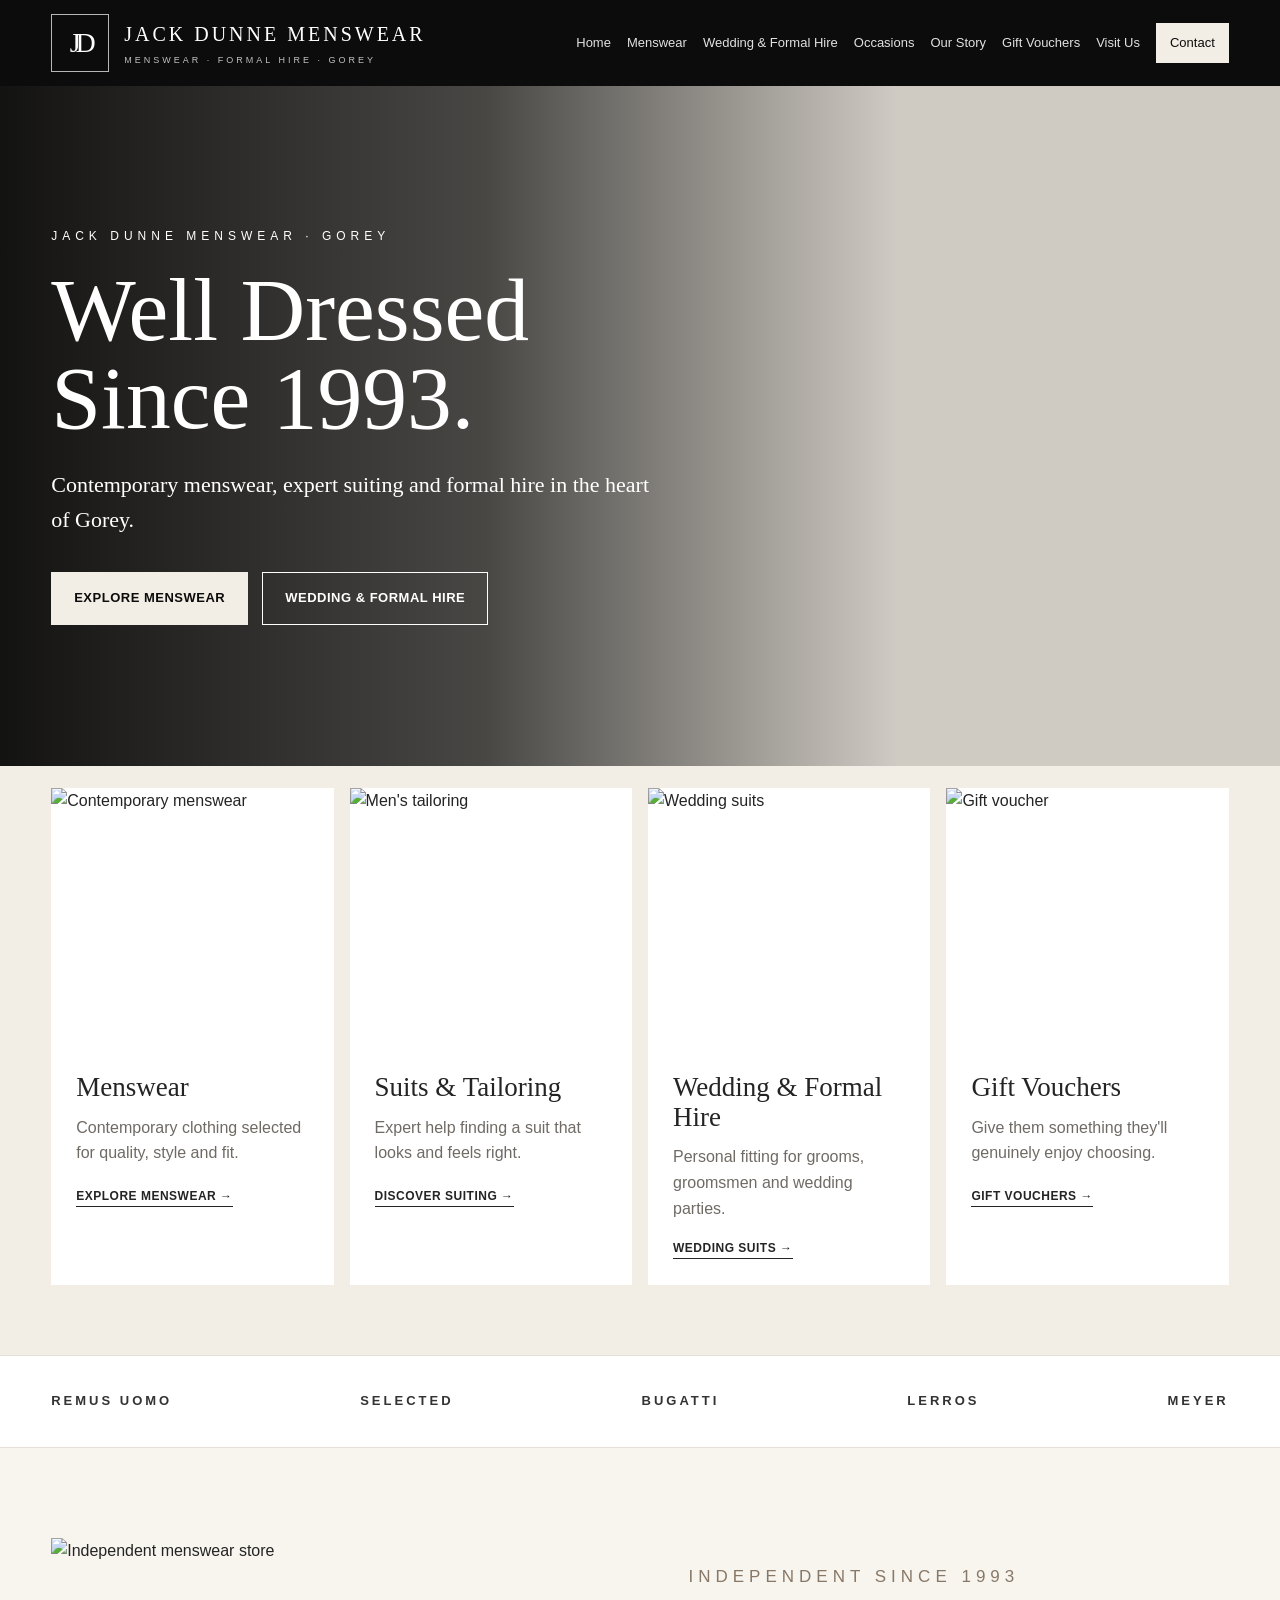
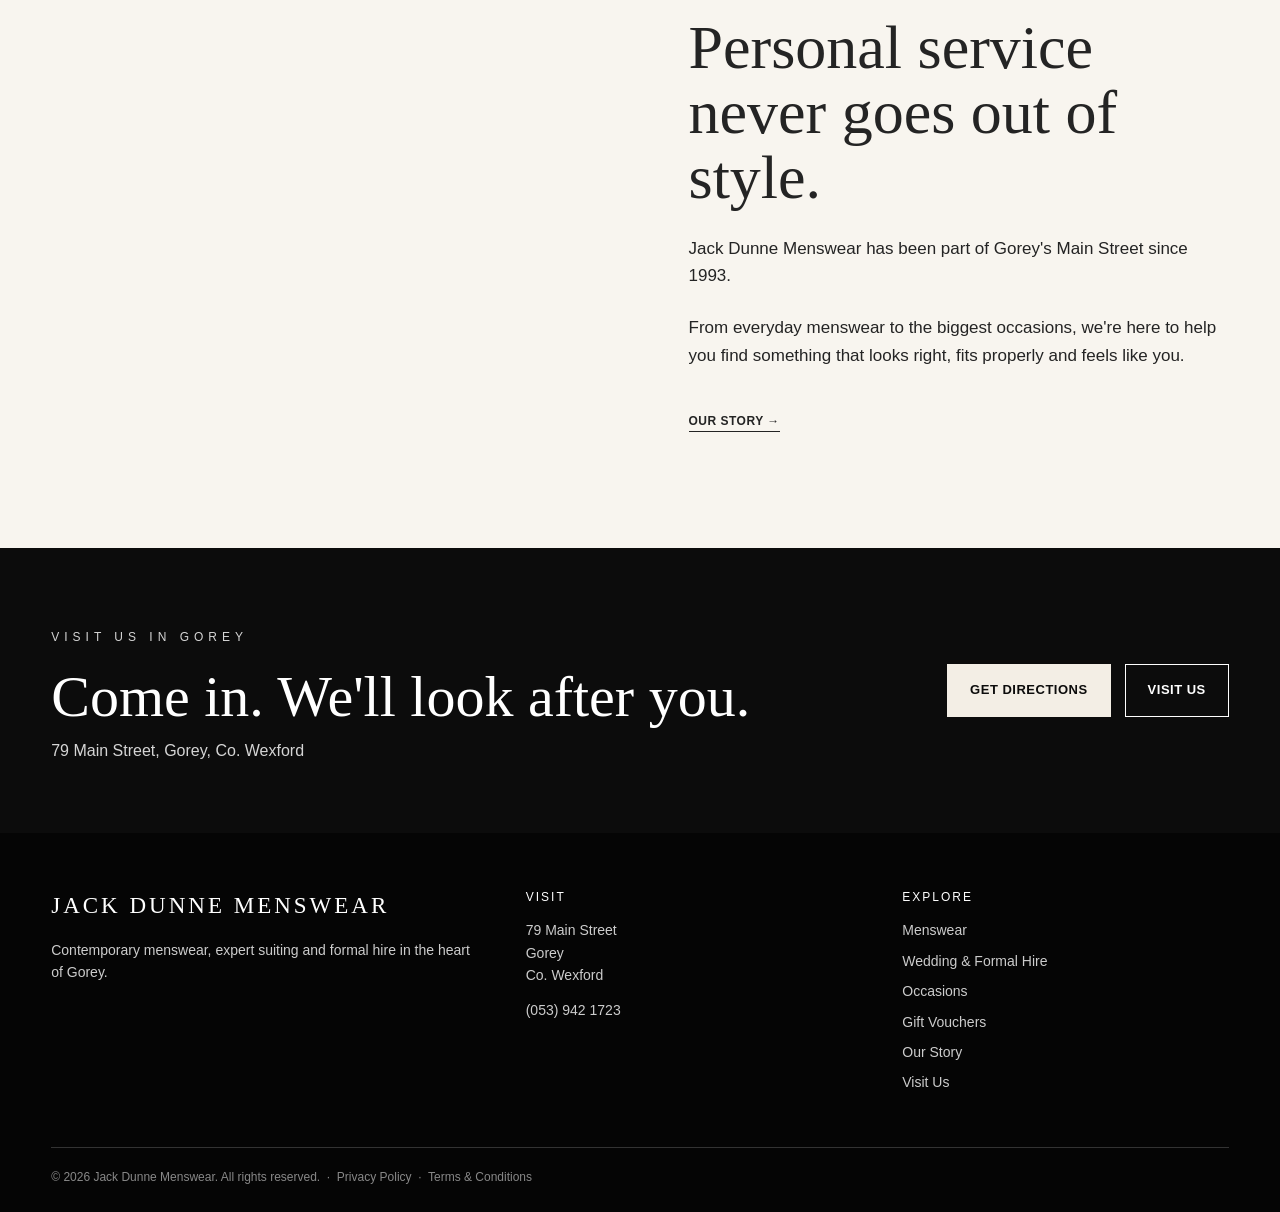
==== commit 715db443: "Update footer with privacy and terms links" ====
--- a/index.html
+++ b/index.html
@@ -1,32 +1,147 @@
 <!DOCTYPE html>
 <html lang="en">
 <head>
+
   <meta charset="UTF-8">
-  <meta name="viewport" content="width=device-width, initial-scale=1.0">
-
-  <title>Jack Dunne Menswear | Menswear & Suits Gorey</title>
+
+  <meta
+    name="viewport"
+    content="width=device-width, initial-scale=1.0"
+  >
+
+  <title>Menswear Gorey | Suits & Formal Hire | Jack Dunne Menswear</title>
 
   <meta
     name="description"
-    content="Jack Dunne Menswear, Gorey. Contemporary menswear, expert suiting, wedding wear and formal hire with personal service since 1993."
-  >
-
-  <link rel="stylesheet" href="css/style.css">
+    content="Jack Dunne Menswear in Gorey offers contemporary menswear, men's suits, wedding suits and formal hire with personal service since 1993."
+  >
+
+  <meta
+    name="robots"
+    content="index, follow"
+  >
+
+  <!-- ADD WHEN FINAL DOMAIN GOES LIVE
+  <link
+    rel="canonical"
+    href="https://www.jackdunneandson.com/"
+  >
+  -->
+
+  <!-- OPEN GRAPH -->
+
+  <meta
+    property="og:title"
+    content="Jack Dunne Menswear | Gorey"
+  >
+
+  <meta
+    property="og:description"
+    content="Contemporary menswear, expert suiting and formal hire in the heart of Gorey."
+  >
+
+  <meta
+    property="og:type"
+    content="website"
+  >
+
+  <!-- ADD WHEN FINAL DOMAIN GOES LIVE
+  <meta
+    property="og:url"
+    content="https://www.jackdunneandson.com/"
+  >
+  -->
+
+  <meta
+    property="og:site_name"
+    content="Jack Dunne Menswear"
+  >
+
+  <meta
+    name="twitter:card"
+    content="summary_large_image"
+  >
+
+  <link
+    rel="stylesheet"
+    href="css/style.css"
+  >
+
+
+  <!-- LOCAL BUSINESS STRUCTURED DATA -->
+
+  <script type="application/ld+json">
+  {
+    "@context": "https://schema.org",
+    "@type": "ClothingStore",
+    "name": "Jack Dunne Menswear",
+    "description": "Contemporary menswear, men's suits, wedding suits and formal hire in Gorey, Co. Wexford.",
+    "address": {
+      "@type": "PostalAddress",
+      "streetAddress": "79 Main Street",
+      "addressLocality": "Gorey",
+      "addressRegion": "Co. Wexford",
+      "addressCountry": "IE"
+    },
+    "telephone": "+353539421723",
+    "foundingDate": "1993",
+    "openingHoursSpecification": [
+      {
+        "@type": "OpeningHoursSpecification",
+        "dayOfWeek": [
+          "Monday",
+          "Tuesday",
+          "Wednesday"
+        ],
+        "opens": "09:30",
+        "closes": "17:30"
+      },
+      {
+        "@type": "OpeningHoursSpecification",
+        "dayOfWeek": [
+          "Thursday",
+          "Friday",
+          "Saturday"
+        ],
+        "opens": "09:30",
+        "closes": "18:00"
+      }
+    ]
+  }
+  </script>
+
 </head>
 
 <body>
 
+<!-- ========================================
+     HEADER
+========================================= -->
+
 <header class="site-header">
+
   <div class="container header-inner">
 
-    <a href="index.html" class="brand" aria-label="Jack Dunne Menswear Home">
+    <a
+      href="./"
+      class="brand"
+      aria-label="Jack Dunne Menswear Home"
+    >
+
       <div class="brand-mark">JD</div>
 
       <div class="brand-text">
+
         <strong>JACK DUNNE MENSWEAR</strong>
-        <small>MENSWEAR · FORMAL HIRE · GOREY</small>
-      </div>
+
+        <small>
+          MENSWEAR · FORMAL HIRE · GOREY
+        </small>
+
+      </div>
+
     </a>
+
 
     <button
       class="menu-toggle"
@@ -36,18 +151,48 @@
       ☰
     </button>
 
+
     <nav class="main-nav">
-      <a href="index.html">Home</a>
-      <a href="menswear.html">Menswear</a>
-      <a href="weddings.html">Wedding &amp; Formal Hire</a>
-      <a href="occasions.html">Occasions</a>
-      <a href="about.html">Our Story</a>
-      <a href="vouchers.html">Gift Vouchers</a>
-      <a href="contact.html">Visit Us</a>
-      <a href="contact.html" class="nav-button">Contact</a>
+
+      <a href="./">
+        Home
+      </a>
+
+      <a href="menswear.html">
+        Menswear
+      </a>
+
+      <a href="weddings.html">
+        Wedding &amp; Formal Hire
+      </a>
+
+      <a href="occasions.html">
+        Occasions
+      </a>
+
+      <a href="about.html">
+        Our Story
+      </a>
+
+      <a href="vouchers.html">
+        Gift Vouchers
+      </a>
+
+      <a href="contact.html">
+        Visit Us
+      </a>
+
+      <a
+        href="contact.html"
+        class="nav-button"
+      >
+        Contact
+      </a>
+
     </nav>
 
   </div>
+
 </header>
 
 
@@ -156,7 +301,7 @@
 
       <article class="service-card">
         <img
-          src="https://images.unsplash.com/photo-1490481651871-ab68de25d43d?auto=format&fit=crop&w=900&q=85"
+          src="https://images.unsplash.com/photo-1617137968427-85924c800a22?auto=format&fit=crop&w=900&q=85"
           alt="Gift voucher"
         >
 
@@ -325,10 +470,14 @@
 
 
     <div class="footer-bottom">
-      <p>&copy; 2026 Jack Dunne Menswear. All rights reserved.</p>
-    </div>
-
-  </div>
+  <p>
+    &copy; 2026 Jack Dunne Menswear. All rights reserved.
+    &nbsp;·&nbsp;
+    <a href="privacy.html">Privacy Policy</a>
+    &nbsp;·&nbsp;
+    <a href="terms.html">Terms &amp; Conditions</a>
+  </p>
+</div>
 
 </footer>
 
--- a/css/style.css
+++ b/css/style.css
@@ -83,7 +83,7 @@
 .brand-mark {
   width: 58px;
   height: 58px;
-  border: 1px solid rgba(255,255,255,.7);
+  border: 1px solid rgba(255, 255, 255, 0.7);
   display: grid;
   place-items: center;
   font-family: Georgia, "Times New Roman", serif;
@@ -106,7 +106,7 @@
   font-size: 9px;
   letter-spacing: 3px;
   text-transform: uppercase;
-  opacity: .75;
+  opacity: 0.75;
   white-space: nowrap;
 }
 
@@ -118,8 +118,8 @@
 }
 
 .main-nav a {
-  opacity: .88;
-  transition: opacity .2s ease;
+  opacity: 0.88;
+  transition: opacity 0.2s ease;
   white-space: nowrap;
 }
 
@@ -171,13 +171,13 @@
   border: 1px solid white;
   font-weight: 700;
   font-size: 13px;
-  letter-spacing: .5px;
+  letter-spacing: 0.5px;
   text-transform: uppercase;
   transition:
-    background .2s ease,
-    color .2s ease,
-    border-color .2s ease,
-    opacity .2s ease;
+    background 0.2s ease,
+    color 0.2s ease,
+    border-color 0.2s ease,
+    opacity 0.2s ease;
 }
 
 .btn-light {
@@ -193,7 +193,7 @@
 }
 
 .btn:hover {
-  opacity: .9;
+  opacity: 0.9;
 }
 
 .text-link {
@@ -203,7 +203,7 @@
   font-weight: 700;
   font-size: 12px;
   text-transform: uppercase;
-  letter-spacing: .5px;
+  letter-spacing: 0.5px;
 }
 
 
@@ -217,16 +217,15 @@
   display: flex;
   align-items: center;
   color: white;
-
   background:
     linear-gradient(
       90deg,
-      rgba(0,0,0,.92) 0%,
-      rgba(0,0,0,.7) 38%,
-      rgba(0,0,0,.15) 70%
+      rgba(0, 0, 0, 0.92) 0%,
+      rgba(0, 0, 0, 0.7) 38%,
+      rgba(0, 0, 0, 0.15) 70%
     ),
     url("https://images.unsplash.com/photo-1507679799987-c73779587ccf?auto=format&fit=crop&w=1800&q=85")
-    center 25% / cover no-repeat;
+      center 25% / cover no-repeat;
 }
 
 .hero-content {
@@ -236,8 +235,8 @@
 
 .hero h1 {
   font-family: Georgia, "Times New Roman", serif;
-  font-size: clamp(54px,7vw,92px);
-  line-height: .98;
+  font-size: clamp(54px, 7vw, 92px);
+  line-height: 0.98;
   font-weight: 400;
   margin-bottom: 25px;
 }
@@ -261,7 +260,7 @@
 
 .service-grid {
   display: grid;
-  grid-template-columns: repeat(4,1fr);
+  grid-template-columns: repeat(4, 1fr);
   gap: 16px;
 }
 
@@ -273,7 +272,7 @@
 .service-card img {
   height: 260px;
   object-fit: cover;
-  transition: transform .4s ease;
+  transition: transform 0.4s ease;
 }
 
 .service-card:hover img {
@@ -354,7 +353,7 @@
 
 .story-copy h2 {
   font-family: Georgia, "Times New Roman", serif;
-  font-size: clamp(40px,5vw,62px);
+  font-size: clamp(40px, 5vw, 62px);
   line-height: 1.05;
   font-weight: 400;
   margin-bottom: 25px;
@@ -385,7 +384,7 @@
 
 .intro-grid h2 {
   font-family: Georgia, "Times New Roman", serif;
-  font-size: clamp(40px,5vw,62px);
+  font-size: clamp(40px, 5vw, 62px);
   line-height: 1.05;
   font-weight: 400;
 }
@@ -417,7 +416,7 @@
 .section-heading-centre h2 {
   font-family: Georgia, "Times New Roman", serif;
   font-weight: 400;
-  font-size: clamp(40px,5vw,58px);
+  font-size: clamp(40px, 5vw, 58px);
   line-height: 1.05;
   margin-bottom: 10px;
 }
@@ -436,16 +435,15 @@
   display: flex;
   align-items: center;
   color: white;
-
   background:
     linear-gradient(
       90deg,
-      rgba(0,0,0,.9) 0%,
-      rgba(0,0,0,.65) 42%,
-      rgba(0,0,0,.12) 75%
+      rgba(0, 0, 0, 0.9) 0%,
+      rgba(0, 0, 0, 0.65) 42%,
+      rgba(0, 0, 0, 0.12) 75%
     ),
     url("https://images.unsplash.com/photo-1617137968427-85924c800a22?auto=format&fit=crop&w=1800&q=85")
-    center 30% / cover no-repeat;
+      center 30% / cover no-repeat;
 }
 
 .menswear-hero-content {
@@ -455,9 +453,9 @@
 
 .menswear-hero h1 {
   font-family: Georgia, "Times New Roman", serif;
-  font-size: clamp(55px,7vw,90px);
-  font-weight: 400;
-  line-height: .98;
+  font-size: clamp(55px, 7vw, 90px);
+  font-weight: 400;
+  line-height: 0.98;
   margin-bottom: 25px;
 }
 
@@ -475,7 +473,7 @@
 
 .collection-grid {
   display: grid;
-  grid-template-columns: repeat(3,1fr);
+  grid-template-columns: repeat(3, 1fr);
   gap: 18px;
 }
 
@@ -490,7 +488,7 @@
   width: 100%;
   height: 100%;
   object-fit: cover;
-  transition: transform .5s ease;
+  transition: transform 0.5s ease;
 }
 
 .collection-card:hover img {
@@ -501,13 +499,12 @@
   content: "";
   position: absolute;
   inset: 0;
-  background:
-    linear-gradient(
-      0deg,
-      rgba(0,0,0,.88) 0%,
-      rgba(0,0,0,.15) 58%,
-      rgba(0,0,0,.05) 100%
-    );
+  background: linear-gradient(
+    0deg,
+    rgba(0, 0, 0, 0.88) 0%,
+    rgba(0, 0, 0, 0.15) 58%,
+    rgba(0, 0, 0, 0.05) 100%
+  );
 }
 
 .collection-overlay {
@@ -522,7 +519,7 @@
 .collection-overlay p {
   font-size: 11px;
   letter-spacing: 3px;
-  opacity: .7;
+  opacity: 0.7;
   margin-bottom: 7px;
 }
 
@@ -562,7 +559,7 @@
 
 .service-feature-copy h2 {
   font-family: Georgia, "Times New Roman", serif;
-  font-size: clamp(42px,5vw,64px);
+  font-size: clamp(42px, 5vw, 64px);
   font-weight: 400;
   line-height: 1.05;
   margin-bottom: 25px;
@@ -595,16 +592,15 @@
   display: flex;
   align-items: center;
   color: white;
-
   background:
     linear-gradient(
       90deg,
-      rgba(0,0,0,.93) 0%,
-      rgba(0,0,0,.65) 42%,
-      rgba(0,0,0,.08) 78%
+      rgba(0, 0, 0, 0.93) 0%,
+      rgba(0, 0, 0, 0.65) 42%,
+      rgba(0, 0, 0, 0.08) 78%
     ),
     url("https://images.unsplash.com/photo-1511285560929-80b456fea0bc?auto=format&fit=crop&w=1800&q=85")
-    center 38% / cover no-repeat;
+      center 38% / cover no-repeat;
 }
 
 .wedding-hero-content {
@@ -614,8 +610,8 @@
 
 .wedding-hero h1 {
   font-family: Georgia, "Times New Roman", serif;
-  font-size: clamp(56px,7vw,92px);
-  line-height: .98;
+  font-size: clamp(56px, 7vw, 92px);
+  line-height: 0.98;
   font-weight: 400;
   margin-bottom: 26px;
 }
@@ -634,7 +630,7 @@
 
 .wedding-cards {
   display: grid;
-  grid-template-columns: repeat(4,1fr);
+  grid-template-columns: repeat(4, 1fr);
   gap: 16px;
 }
 
@@ -688,7 +684,7 @@
 
 .wedding-editorial-copy h2 {
   font-family: Georgia, "Times New Roman", serif;
-  font-size: clamp(45px,5vw,66px);
+  font-size: clamp(45px, 5vw, 66px);
   line-height: 1.03;
   font-weight: 400;
   margin-bottom: 25px;
@@ -712,7 +708,7 @@
 
 .steps-grid {
   display: grid;
-  grid-template-columns: repeat(4,1fr);
+  grid-template-columns: repeat(4, 1fr);
   gap: 18px;
 }
 
@@ -747,14 +743,14 @@
 
 .wedding-enquiry-grid {
   display: grid;
-  grid-template-columns: .85fr 1.15fr;
+  grid-template-columns: 0.85fr 1.15fr;
   gap: 90px;
   align-items: start;
 }
 
 .wedding-enquiry-copy h2 {
   font-family: Georgia, "Times New Roman", serif;
-  font-size: clamp(50px,6vw,75px);
+  font-size: clamp(50px, 6vw, 75px);
   font-weight: 400;
   line-height: 1;
   margin-bottom: 25px;
@@ -786,7 +782,7 @@
 
 .form-grid {
   display: grid;
-  grid-template-columns: repeat(2,1fr);
+  grid-template-columns: repeat(2, 1fr);
   gap: 22px;
 }
 
@@ -841,16 +837,15 @@
   display: flex;
   align-items: center;
   color: white;
-
   background:
     linear-gradient(
       90deg,
-      rgba(0,0,0,.92) 0%,
-      rgba(0,0,0,.65) 42%,
-      rgba(0,0,0,.12) 76%
+      rgba(0, 0, 0, 0.92) 0%,
+      rgba(0, 0, 0, 0.65) 42%,
+      rgba(0, 0, 0, 0.12) 76%
     ),
     url("https://images.unsplash.com/photo-1617127365659-c47fa864d8bc?auto=format&fit=crop&w=1800&q=85")
-    center 35% / cover no-repeat;
+      center 35% / cover no-repeat;
 }
 
 .occasion-hero-content {
@@ -860,8 +855,8 @@
 
 .occasion-hero h1 {
   font-family: Georgia, "Times New Roman", serif;
-  font-size: clamp(55px,7vw,90px);
-  line-height: .98;
+  font-size: clamp(55px, 7vw, 90px);
+  line-height: 0.98;
   font-weight: 400;
   margin-bottom: 25px;
 }
@@ -880,7 +875,7 @@
 
 .occasion-grid {
   display: grid;
-  grid-template-columns: repeat(3,1fr);
+  grid-template-columns: repeat(3, 1fr);
   gap: 18px;
 }
 
@@ -892,7 +887,7 @@
 .occasion-card img {
   height: 390px;
   object-fit: cover;
-  transition: transform .45s ease;
+  transition: transform 0.45s ease;
 }
 
 .occasion-card:hover img {
@@ -933,16 +928,15 @@
   display: flex;
   align-items: center;
   color: white;
-
   background:
     linear-gradient(
       90deg,
-      rgba(0,0,0,.94) 0%,
-      rgba(0,0,0,.7) 43%,
-      rgba(0,0,0,.15) 76%
+      rgba(0, 0, 0, 0.94) 0%,
+      rgba(0, 0, 0, 0.7) 43%,
+      rgba(0, 0, 0, 0.15) 76%
     ),
     url("https://images.unsplash.com/photo-1441986300917-64674bd600d8?auto=format&fit=crop&w=1800&q=85")
-    center 45% / cover no-repeat;
+      center 45% / cover no-repeat;
 }
 
 .story-hero-content {
@@ -952,8 +946,8 @@
 
 .story-hero h1 {
   font-family: Georgia, "Times New Roman", serif;
-  font-size: clamp(55px,7vw,90px);
-  line-height: .98;
+  font-size: clamp(55px, 7vw, 90px);
+  line-height: 0.98;
   font-weight: 400;
   margin-bottom: 25px;
 }
@@ -990,7 +984,7 @@
 
 .about-editorial-copy h2 {
   font-family: Georgia, "Times New Roman", serif;
-  font-size: clamp(44px,5vw,65px);
+  font-size: clamp(44px, 5vw, 65px);
   line-height: 1.03;
   font-weight: 400;
   margin-bottom: 25px;
@@ -1010,22 +1004,22 @@
 
 .heritage-grid {
   display: grid;
-  grid-template-columns: .85fr 1.15fr;
+  grid-template-columns: 0.85fr 1.15fr;
   gap: 90px;
   align-items: center;
 }
 
 .heritage-year {
   font-family: Georgia, "Times New Roman", serif;
-  font-size: clamp(100px,15vw,190px);
-  line-height: .8;
+  font-size: clamp(100px, 15vw, 190px);
+  line-height: 0.8;
   color: #d1c4b5;
   letter-spacing: -8px;
 }
 
 .heritage-copy h2 {
   font-family: Georgia, "Times New Roman", serif;
-  font-size: clamp(42px,5vw,60px);
+  font-size: clamp(42px, 5vw, 60px);
   line-height: 1.05;
   font-weight: 400;
   margin-bottom: 25px;
@@ -1044,7 +1038,7 @@
 
 .about-values-grid {
   display: grid;
-  grid-template-columns: repeat(4,1fr);
+  grid-template-columns: repeat(4, 1fr);
   gap: 18px;
   margin-top: 50px;
 }
@@ -1083,16 +1077,15 @@
   display: flex;
   align-items: center;
   color: white;
-
   background:
     linear-gradient(
       90deg,
-      rgba(0,0,0,.94) 0%,
-      rgba(0,0,0,.72) 43%,
-      rgba(0,0,0,.18) 75%
+      rgba(0, 0, 0, 0.94) 0%,
+      rgba(0, 0, 0, 0.72) 43%,
+      rgba(0, 0, 0, 0.18) 75%
     ),
-    url("https://images.unsplash.com/photo-1441984904996-e0b6ba687e04?auto=format&fit=crop&w=1800&q=85")
-    center 45% / cover no-repeat;
+    url("https://images.unsplash.com/photo-1441984904996-e0b6ba687e04?auto=format&fit=crop&w=2000&q=85")
+      center 45% / cover no-repeat;
 }
 
 .contact-hero-content {
@@ -1102,8 +1095,8 @@
 
 .contact-hero h1 {
   font-family: Georgia, "Times New Roman", serif;
-  font-size: clamp(55px,7vw,90px);
-  line-height: .98;
+  font-size: clamp(55px, 7vw, 90px);
+  line-height: 0.98;
   font-weight: 400;
   margin-bottom: 25px;
 }
@@ -1122,13 +1115,13 @@
 
 .contact-grid {
   display: grid;
-  grid-template-columns: .9fr 1.1fr;
+  grid-template-columns: 0.9fr 1.1fr;
   gap: 100px;
 }
 
 .contact-intro h2 {
   font-family: Georgia, "Times New Roman", serif;
-  font-size: clamp(44px,5vw,64px);
+  font-size: clamp(44px, 5vw, 64px);
   line-height: 1.03;
   font-weight: 400;
   margin-bottom: 25px;
@@ -1169,6 +1162,42 @@
   color: var(--muted);
 }
 
+
+/* ========================================
+   OPENING HOURS
+======================================== */
+
+.opening-hours {
+  margin-top: 18px;
+  max-width: 430px;
+}
+
+.opening-hours > div {
+  display: flex;
+  justify-content: space-between;
+  gap: 30px;
+  padding: 10px 0;
+  border-bottom: 1px solid #d7cec4;
+}
+
+.opening-hours > div:last-child {
+  border-bottom: 0;
+}
+
+.opening-hours span {
+  color: var(--muted);
+}
+
+.opening-hours strong {
+  font-weight: 600;
+  text-align: right;
+}
+
+
+/* ========================================
+   LOCATION FEATURE
+======================================== */
+
 .location-feature {
   background: var(--charcoal);
   color: white;
@@ -1187,7 +1216,7 @@
 
 .location-block h2 {
   font-family: Georgia, "Times New Roman", serif;
-  font-size: clamp(45px,5vw,65px);
+  font-size: clamp(45px, 5vw, 65px);
   line-height: 1.03;
   font-weight: 400;
   margin-bottom: 25px;
@@ -1204,18 +1233,17 @@
   min-height: 600px;
   display: grid;
   place-items: center;
-
   background:
-    linear-gradient(rgba(0,0,0,.3),rgba(0,0,0,.3)),
-    url("https://images.unsplash.com/photo-1477959858617-67f85cf4f1df?auto=format&fit=crop&w=1200&q=85")
-    center / cover no-repeat;
+    linear-gradient(rgba(0, 0, 0, 0.3), rgba(0, 0, 0, 0.3)),
+        url("../images/jackdunnestreet.jpg")
+      center / cover no-repeat;
 }
 
 .location-marker {
-  background: rgba(12,12,12,.92);
+  background: rgba(12, 12, 12, 0.92);
   padding: 50px 55px;
   text-align: center;
-  border: 1px solid rgba(255,255,255,.3);
+  border: 1px solid rgba(255, 255, 255, 0.3);
 }
 
 .location-jd {
@@ -1242,6 +1270,11 @@
   font-size: 13px;
 }
 
+
+/* ========================================
+   CONTACT HELP
+======================================== */
+
 .contact-help {
   padding: 90px 0;
   background: #f8f5ef;
@@ -1249,7 +1282,7 @@
 
 .contact-help-grid {
   display: grid;
-  grid-template-columns: repeat(3,1fr);
+  grid-template-columns: repeat(3, 1fr);
   gap: 18px;
   margin-top: 50px;
 }
@@ -1259,13 +1292,13 @@
   padding: 38px 30px;
   min-height: 310px;
   transition:
-    transform .2s ease,
-    box-shadow .2s ease;
+    transform 0.2s ease,
+    box-shadow 0.2s ease;
 }
 
 .contact-help-card:hover {
   transform: translateY(-4px);
-  box-shadow: 0 15px 35px rgba(0,0,0,.08);
+  box-shadow: 0 15px 35px rgba(0, 0, 0, 0.08);
 }
 
 .contact-help-card span {
@@ -1292,7 +1325,7 @@
 .contact-help-card strong {
   font-size: 12px;
   text-transform: uppercase;
-  letter-spacing: .7px;
+  letter-spacing: 0.7px;
 }
 
 
@@ -1315,7 +1348,7 @@
 
 .visit-inner h2 {
   font-family: Georgia, "Times New Roman", serif;
-  font-size: clamp(38px,5vw,58px);
+  font-size: clamp(38px, 5vw, 58px);
   font-weight: 400;
   line-height: 1.05;
 }
@@ -1335,16 +1368,15 @@
   display: flex;
   align-items: center;
   color: white;
-
   background:
     linear-gradient(
       90deg,
-      rgba(0,0,0,.94) 0%,
-      rgba(0,0,0,.72) 45%,
-      rgba(0,0,0,.18) 78%
+      rgba(0, 0, 0, 0.94) 0%,
+      rgba(0, 0, 0, 0.72) 45%,
+      rgba(0, 0, 0, 0.18) 78%
     ),
     url("https://images.unsplash.com/photo-1507679799987-c73779587ccf?auto=format&fit=crop&w=1800&q=85")
-    center / cover no-repeat;
+      center / cover no-repeat;
 }
 
 .voucher-hero-content {
@@ -1354,8 +1386,8 @@
 
 .voucher-hero h1 {
   font-family: Georgia, "Times New Roman", serif;
-  font-size: clamp(55px,7vw,92px);
-  line-height: .98;
+  font-size: clamp(55px, 7vw, 92px);
+  line-height: 0.98;
   font-weight: 400;
   margin-bottom: 25px;
 }
@@ -1374,7 +1406,7 @@
 
 .voucher-value-grid {
   display: grid;
-  grid-template-columns: repeat(3,1fr);
+  grid-template-columns: repeat(3, 1fr);
   gap: 18px;
 }
 
@@ -1386,17 +1418,16 @@
   min-height: 260px;
   cursor: pointer;
   text-align: left;
-
   transition:
-    transform .25s ease,
-    box-shadow .25s ease,
-    background .25s ease,
-    color .25s ease;
+    transform 0.25s ease,
+    box-shadow 0.25s ease,
+    background 0.25s ease,
+    color 0.25s ease;
 }
 
 .voucher-value-card:hover {
   transform: translateY(-5px);
-  box-shadow: 0 15px 35px rgba(0,0,0,.08);
+  box-shadow: 0 15px 35px rgba(0, 0, 0, 0.08);
   background: #111;
   color: white;
 }
@@ -1431,7 +1462,7 @@
 
 .voucher-editorial-grid {
   display: grid;
-  grid-template-columns: .9fr 1.1fr;
+  grid-template-columns: 0.9fr 1.1fr;
   gap: 80px;
   align-items: center;
   min-height: 650px;
@@ -1443,7 +1474,7 @@
 
 .voucher-editorial-copy h2 {
   font-family: Georgia, "Times New Roman", serif;
-  font-size: clamp(44px,5vw,65px);
+  font-size: clamp(44px, 5vw, 65px);
   line-height: 1.03;
   font-weight: 400;
   margin-bottom: 25px;
@@ -1468,19 +1499,12 @@
   max-width: 610px;
   min-height: 360px;
   border: 1px solid #d8c7a9;
-
-  background:
-    linear-gradient(
-      135deg,
-      #090909,
-      #1b1b1b
-    );
-
+  background: linear-gradient(135deg, #090909, #1b1b1b);
   padding: 40px;
   display: flex;
   flex-direction: column;
   justify-content: space-between;
-  box-shadow: 0 35px 80px rgba(0,0,0,.35);
+  box-shadow: 0 35px 80px rgba(0, 0, 0, 0.35);
 }
 
 .voucher-preview-top {
@@ -1559,14 +1583,14 @@
 
 .voucher-checkout-grid {
   display: grid;
-  grid-template-columns: .85fr 1.15fr;
+  grid-template-columns: 0.85fr 1.15fr;
   gap: 90px;
   align-items: start;
 }
 
 .voucher-order-summary h1 {
   font-family: Georgia, "Times New Roman", serif;
-  font-size: clamp(48px,6vw,72px);
+  font-size: clamp(48px, 6vw, 72px);
   line-height: 1;
   font-weight: 400;
   margin-bottom: 25px;
@@ -1610,7 +1634,7 @@
 }
 
 .voucher-payment-button:disabled {
-  opacity: .5;
+  opacity: 0.5;
   cursor: not-allowed;
 }
 
@@ -1633,14 +1657,10 @@
   text-align: center;
   color: white;
   padding: 100px 0;
-
   background:
-    linear-gradient(
-      rgba(0,0,0,.87),
-      rgba(0,0,0,.87)
-    ),
+    linear-gradient(rgba(0, 0, 0, 0.87), rgba(0, 0, 0, 0.87)),
     url("https://images.unsplash.com/photo-1617137968427-85924c800a22?auto=format&fit=crop&w=1800&q=85")
-    center / cover no-repeat;
+      center / cover no-repeat;
 }
 
 .thank-you-content {
@@ -1651,7 +1671,7 @@
 .thank-you-mark {
   width: 72px;
   height: 72px;
-  border: 1px solid rgba(255,255,255,.6);
+  border: 1px solid rgba(255, 255, 255, 0.6);
   border-radius: 50%;
   display: grid;
   place-items: center;
@@ -1662,9 +1682,9 @@
 
 .thank-you-content h1 {
   font-family: Georgia, "Times New Roman", serif;
-  font-size: clamp(65px,9vw,105px);
-  font-weight: 400;
-  line-height: .95;
+  font-size: clamp(65px, 9vw, 105px);
+  font-weight: 400;
+  line-height: 0.95;
   margin-bottom: 30px;
 }
 
@@ -1706,14 +1726,10 @@
   text-align: center;
   color: white;
   padding: 100px 0;
-
   background:
-    linear-gradient(
-      rgba(0,0,0,.89),
-      rgba(0,0,0,.89)
-    ),
+    linear-gradient(rgba(0, 0, 0, 0.89), rgba(0, 0, 0, 0.89)),
     url("https://images.unsplash.com/photo-1617137968427-85924c800a22?auto=format&fit=crop&w=1800&q=85")
-    center / cover no-repeat;
+      center / cover no-repeat;
 }
 
 .voucher-success-content {
@@ -1723,7 +1739,7 @@
 
 .voucher-success-content h1 {
   font-family: Georgia, "Times New Roman", serif;
-  font-size: clamp(55px,7vw,90px);
+  font-size: clamp(55px, 7vw, 90px);
   font-weight: 400;
   line-height: 1;
   margin-bottom: 30px;
@@ -1805,7 +1821,8 @@
 
 
 /* ========================================
-   RESPONSIVE: LARGE TABLET / SMALL DESKTOP
+   RESPONSIVE:
+   LARGE TABLET / SMALL DESKTOP
 ======================================== */
 
 @media (max-width: 1180px) {
@@ -1823,7 +1840,8 @@
 
 
 /* ========================================
-   RESPONSIVE: TABLET
+   RESPONSIVE:
+   TABLET
 ======================================== */
 
 @media (max-width: 950px) {
@@ -1862,7 +1880,7 @@
   }
 
   .service-grid {
-    grid-template-columns: repeat(2,1fr);
+    grid-template-columns: repeat(2, 1fr);
   }
 
   .story-grid {
@@ -1897,11 +1915,11 @@
   }
 
   .collection-grid {
-    grid-template-columns: repeat(2,1fr);
+    grid-template-columns: repeat(2, 1fr);
   }
 
   .wedding-cards {
-    grid-template-columns: repeat(2,1fr);
+    grid-template-columns: repeat(2, 1fr);
   }
 
   .wedding-editorial-grid {
@@ -1923,12 +1941,12 @@
   }
 
   .steps-grid {
-    grid-template-columns: repeat(2,1fr);
+    grid-template-columns: repeat(2, 1fr);
     row-gap: 50px;
   }
 
   .occasion-grid {
-    grid-template-columns: repeat(2,1fr);
+    grid-template-columns: repeat(2, 1fr);
   }
 
   .about-editorial-grid {
@@ -1950,7 +1968,7 @@
   }
 
   .about-values-grid {
-    grid-template-columns: repeat(2,1fr);
+    grid-template-columns: repeat(2, 1fr);
     row-gap: 45px;
   }
 
@@ -1972,7 +1990,7 @@
   }
 
   .voucher-value-grid {
-    grid-template-columns: repeat(2,1fr);
+    grid-template-columns: repeat(2, 1fr);
   }
 
   .voucher-editorial-grid {
@@ -1993,7 +2011,8 @@
 
 
 /* ========================================
-   RESPONSIVE: MOBILE
+   RESPONSIVE:
+   MOBILE
 ======================================== */
 
 @media (max-width: 650px) {
@@ -2032,16 +2051,15 @@
   .hero {
     min-height: 650px;
     align-items: flex-end;
-
     background:
       linear-gradient(
         0deg,
-        rgba(0,0,0,.95) 0%,
-        rgba(0,0,0,.45) 55%,
-        rgba(0,0,0,.15) 100%
+        rgba(0, 0, 0, 0.95) 0%,
+        rgba(0, 0, 0, 0.45) 55%,
+        rgba(0, 0, 0, 0.15) 100%
       ),
       url("https://images.unsplash.com/photo-1507679799987-c73779587ccf?auto=format&fit=crop&w=1000&q=80")
-      center top / cover no-repeat;
+        center top / cover no-repeat;
   }
 
   .hero-content {
@@ -2105,16 +2123,15 @@
   .menswear-hero {
     min-height: 600px;
     align-items: flex-end;
-
     background:
       linear-gradient(
         0deg,
-        rgba(0,0,0,.95) 0%,
-        rgba(0,0,0,.4) 55%,
-        rgba(0,0,0,.1) 100%
+        rgba(0, 0, 0, 0.95) 0%,
+        rgba(0, 0, 0, 0.4) 55%,
+        rgba(0, 0, 0, 0.1) 100%
       ),
       url("https://images.unsplash.com/photo-1617137968427-85924c800a22?auto=format&fit=crop&w=900&q=80")
-      center top / cover no-repeat;
+        center top / cover no-repeat;
   }
 
   .menswear-hero-content {
@@ -2156,16 +2173,15 @@
   .wedding-hero {
     min-height: 650px;
     align-items: flex-end;
-
     background:
       linear-gradient(
         0deg,
-        rgba(0,0,0,.94) 0%,
-        rgba(0,0,0,.42) 55%,
-        rgba(0,0,0,.08) 100%
+        rgba(0, 0, 0, 0.94) 0%,
+        rgba(0, 0, 0, 0.42) 55%,
+        rgba(0, 0, 0, 0.08) 100%
       ),
       url("https://images.unsplash.com/photo-1511285560929-80b456fea0bc?auto=format&fit=crop&w=900&q=80")
-      center / cover no-repeat;
+        center / cover no-repeat;
   }
 
   .wedding-hero-content {
@@ -2235,16 +2251,15 @@
   .occasion-hero {
     min-height: 620px;
     align-items: flex-end;
-
     background:
       linear-gradient(
         0deg,
-        rgba(0,0,0,.94) 0%,
-        rgba(0,0,0,.35) 48%,
-        rgba(0,0,0,.08) 100%
+        rgba(0, 0, 0, 0.94) 0%,
+        rgba(0, 0, 0, 0.35) 48%,
+        rgba(0, 0, 0, 0.08) 100%
       ),
       url("https://images.unsplash.com/photo-1617127365659-c47fa864d8bc?auto=format&fit=crop&w=900&q=80")
-      center top / cover no-repeat;
+        center top / cover no-repeat;
   }
 
   .occasion-hero-content {
@@ -2277,16 +2292,15 @@
   .story-hero {
     min-height: 620px;
     align-items: flex-end;
-
     background:
       linear-gradient(
         0deg,
-        rgba(0,0,0,.95) 0%,
-        rgba(0,0,0,.4) 52%,
-        rgba(0,0,0,.12) 100%
+        rgba(0, 0, 0, 0.95) 0%,
+        rgba(0, 0, 0, 0.4) 52%,
+        rgba(0, 0, 0, 0.12) 100%
       ),
       url("https://images.unsplash.com/photo-1441986300917-64674bd600d8?auto=format&fit=crop&w=900&q=80")
-      center / cover no-repeat;
+        center / cover no-repeat;
   }
 
   .story-hero-content {
@@ -2333,16 +2347,15 @@
   .contact-hero {
     min-height: 620px;
     align-items: flex-end;
-
     background:
       linear-gradient(
         0deg,
-        rgba(0,0,0,.95) 0%,
-        rgba(0,0,0,.42) 52%,
-        rgba(0,0,0,.1) 100%
+        rgba(0, 0, 0, 0.95) 0%,
+        rgba(0, 0, 0, 0.42) 52%,
+        rgba(0, 0, 0, 0.1) 100%
       ),
       url("https://images.unsplash.com/photo-1441984904996-e0b6ba687e04?auto=format&fit=crop&w=900&q=80")
-      center / cover no-repeat;
+        center / cover no-repeat;
   }
 
   .contact-hero-content {
@@ -2364,6 +2377,24 @@
   .contact-detail {
     grid-template-columns: 38px 1fr;
   }
+
+
+  /* OPENING HOURS MOBILE */
+
+  .opening-hours {
+    max-width: 100%;
+  }
+
+  .opening-hours > div {
+    gap: 15px;
+  }
+
+  .opening-hours strong {
+    white-space: nowrap;
+  }
+
+
+  /* LOCATION */
 
   .location-block {
     padding: 55px 0;
@@ -2396,16 +2427,15 @@
   .voucher-hero {
     min-height: 620px;
     align-items: flex-end;
-
     background:
       linear-gradient(
         0deg,
-        rgba(0,0,0,.95) 0%,
-        rgba(0,0,0,.42) 52%,
-        rgba(0,0,0,.1) 100%
+        rgba(0, 0, 0, 0.95) 0%,
+        rgba(0, 0, 0, 0.42) 52%,
+        rgba(0, 0, 0, 0.1) 100%
       ),
       url("https://images.unsplash.com/photo-1507679799987-c73779587ccf?auto=format&fit=crop&w=900&q=80")
-      center / cover no-repeat;
+        center / cover no-repeat;
   }
 
   .voucher-hero-content {
@@ -2514,7 +2544,7 @@
 
   .mobile-actions {
     display: grid;
-    grid-template-columns: repeat(3,1fr);
+    grid-template-columns: repeat(3, 1fr);
     position: fixed;
     bottom: 0;
     left: 0;
@@ -2541,3 +2571,157 @@
   }
 
 }
+
+/* ========================================
+   PRIVACY / LEGAL PAGES
+======================================== */
+
+.legal-hero {
+  padding: 120px 0 90px;
+  background: #111111;
+  color: #ffffff;
+}
+
+.legal-hero h1 {
+  margin-bottom: 20px;
+}
+
+.legal-hero p {
+  max-width: 620px;
+  margin-bottom: 0;
+  color: rgba(255, 255, 255, 0.7);
+  font-size: 1.05rem;
+}
+
+.legal-section {
+  padding: 110px 0;
+  background: #f4efe8;
+}
+
+.legal-layout {
+  display: grid;
+  grid-template-columns: 280px minmax(0, 780px);
+  justify-content: space-between;
+  gap: 90px;
+  align-items: start;
+}
+
+.legal-sidebar {
+  position: sticky;
+  top: 120px;
+  padding-top: 5px;
+}
+
+.legal-sidebar p {
+  color: #74706b;
+  font-size: 0.9rem;
+  line-height: 1.8;
+}
+
+.legal-sidebar a {
+  color: #242424;
+}
+
+.legal-sidebar a:hover {
+  text-decoration: underline;
+}
+
+.legal-content {
+  max-width: 780px;
+}
+
+.legal-intro {
+  margin-bottom: 60px;
+  font-family: Georgia, "Times New Roman", serif;
+  font-size: clamp(1.4rem, 2.3vw, 2rem);
+  line-height: 1.45;
+}
+
+.legal-block {
+  padding: 42px 0;
+  border-top: 1px solid #d7cec4;
+}
+
+.legal-block:last-child {
+  border-bottom: 1px solid #d7cec4;
+}
+
+.legal-block h2 {
+  margin-bottom: 22px;
+  font-family: Georgia, "Times New Roman", serif;
+  font-size: clamp(1.8rem, 3vw, 2.6rem);
+  font-weight: 400;
+}
+
+.legal-block p {
+  margin-bottom: 18px;
+  color: #4d4945;
+}
+
+.legal-block p:last-child {
+  margin-bottom: 0;
+}
+
+.legal-block ul {
+  margin: 0 0 22px 22px;
+  padding: 0;
+}
+
+.legal-block li {
+  margin-bottom: 9px;
+  padding-left: 5px;
+  color: #4d4945;
+}
+
+.legal-block a {
+  border-bottom: 1px solid #242424;
+}
+
+@media (max-width: 950px) {
+
+  .legal-layout {
+    grid-template-columns: 1fr;
+    gap: 50px;
+  }
+
+  .legal-sidebar {
+    position: static;
+    padding-bottom: 35px;
+    border-bottom: 1px solid #d7cec4;
+  }
+
+}
+
+@media (max-width: 650px) {
+
+  .legal-hero {
+    padding: 85px 0 65px;
+  }
+
+  .legal-section {
+    padding: 70px 0;
+  }
+
+  .legal-intro {
+    margin-bottom: 35px;
+  }
+
+  .legal-block {
+    padding: 32px 0;
+  }
+
+}
+
+.form-privacy {
+  grid-column: 1 / -1;
+  max-width: 620px;
+  margin-top: 5px;
+  color: #74706b;
+  font-size: 0.78rem;
+  line-height: 1.6;
+}
+
+.form-privacy a {
+  color: #242424;
+  text-decoration: underline;
+}
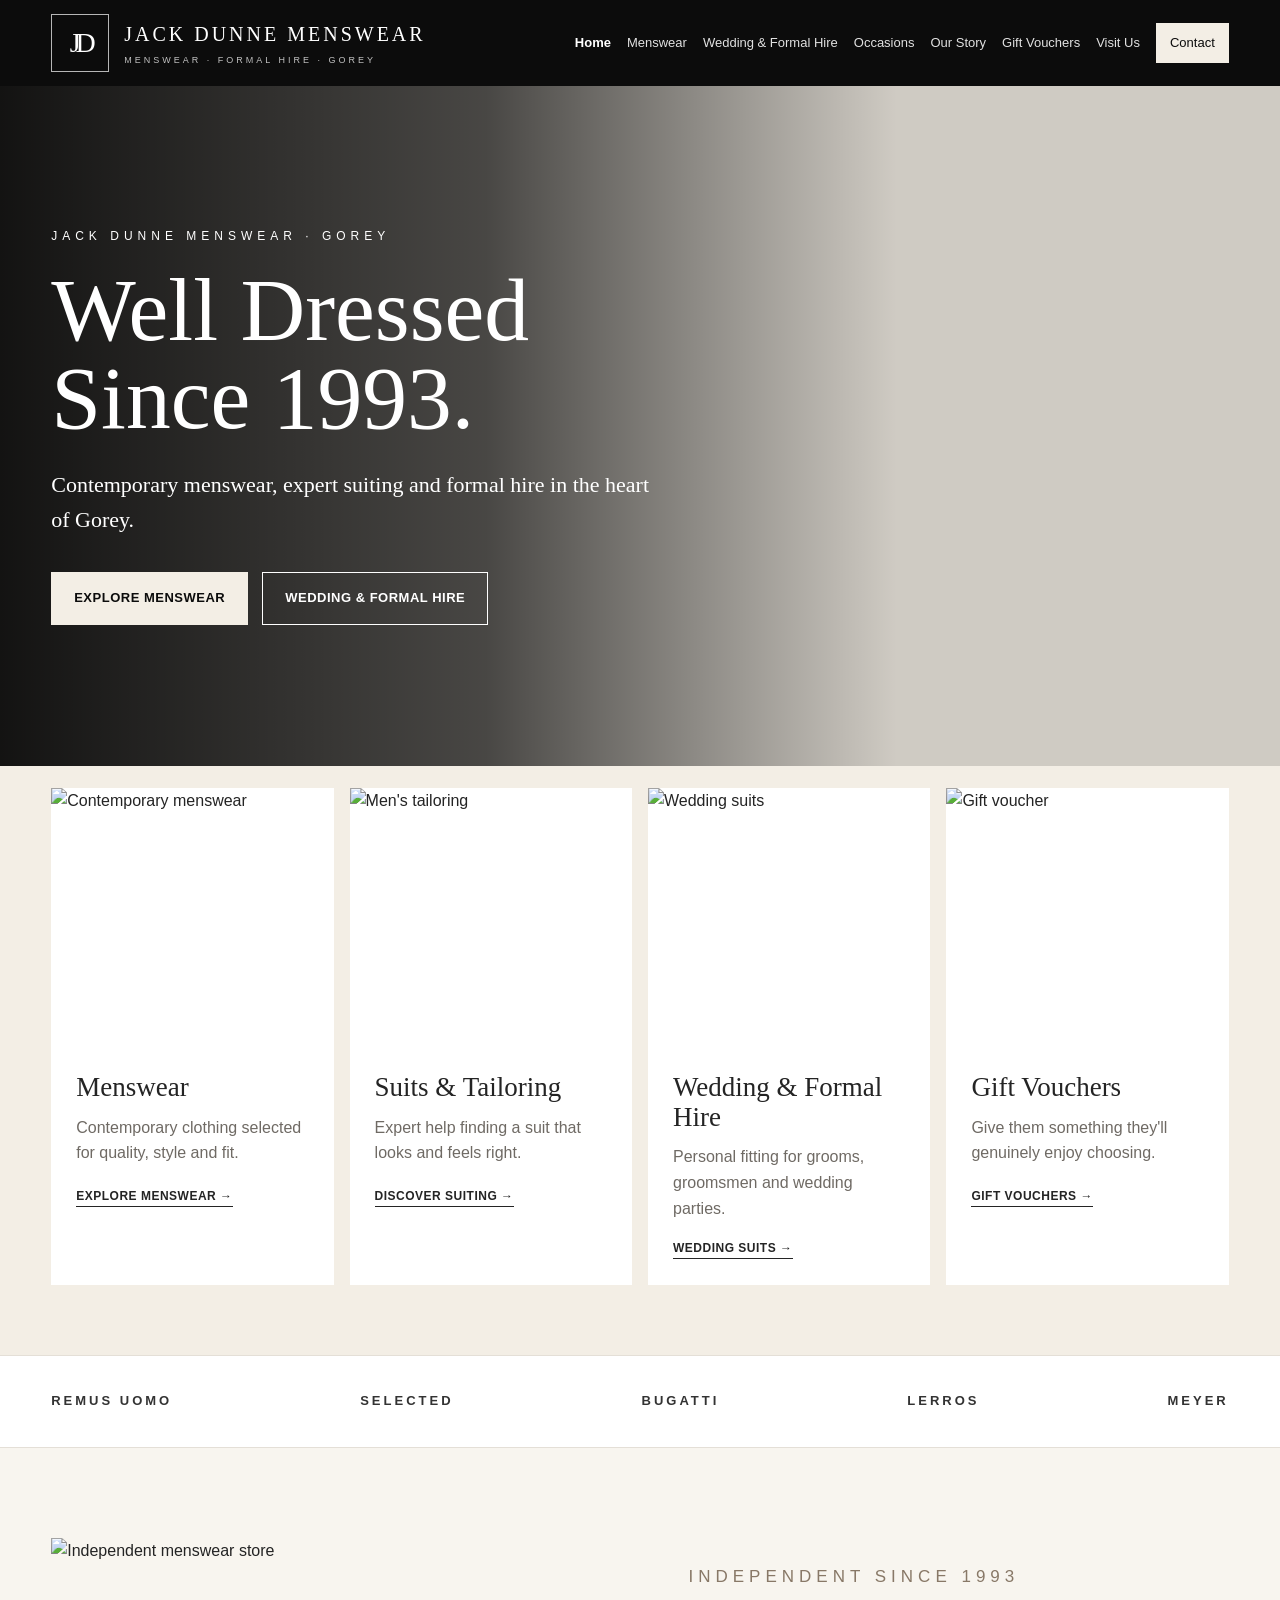
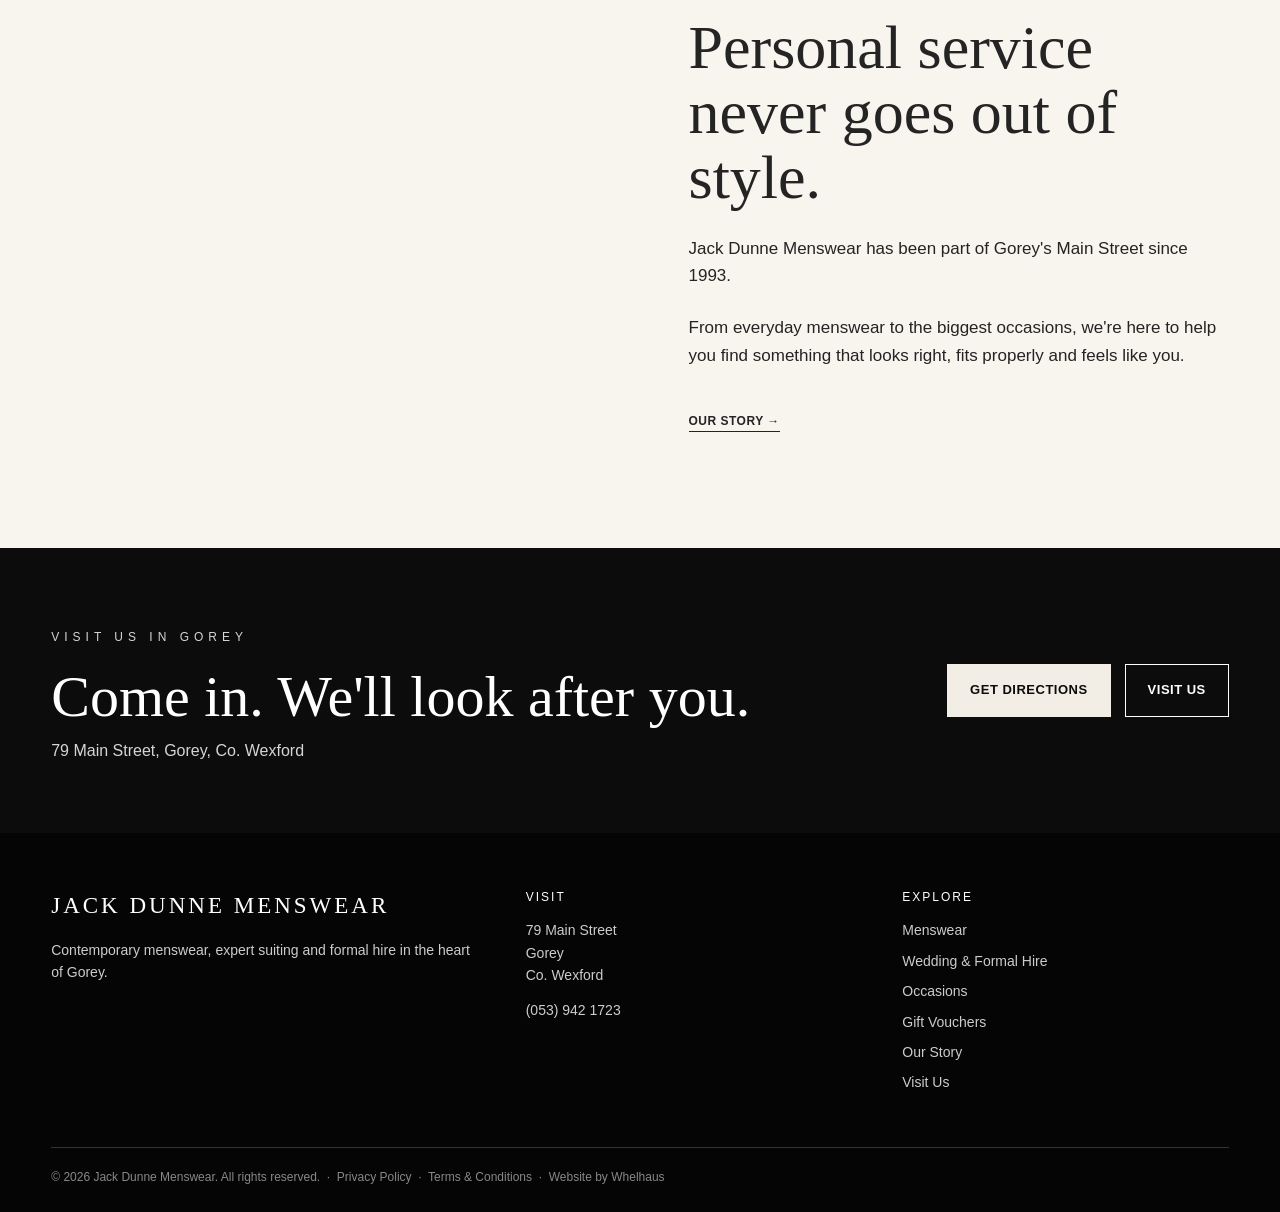
==== commit a6fcc7b6: "Update footer to include Whelhaus credit link Added credit link to Whelhaus in the footer." ====
--- a/index.html
+++ b/index.html
@@ -469,13 +469,21 @@
     </div>
 
 
-    <div class="footer-bottom">
+<div class="footer-bottom">
   <p>
     &copy; 2026 Jack Dunne Menswear. All rights reserved.
     &nbsp;·&nbsp;
     <a href="privacy.html">Privacy Policy</a>
     &nbsp;·&nbsp;
     <a href="terms.html">Terms &amp; Conditions</a>
+    &nbsp;·&nbsp;
+    Website by
+    <a
+      href="https://whelhaus.ie"
+      target="_blank"
+      rel="noopener"
+      class="whelhaus-credit"
+    >Whelhaus</a>
   </p>
 </div>
 
--- a/css/style.css
+++ b/css/style.css
@@ -2725,3 +2725,19 @@
   color: #242424;
   text-decoration: underline;
 }
+
+/* ========================================
+   ACTIVE NAVIGATION
+======================================== */
+
+.main-nav a.active:not(.nav-button) {
+  opacity: 1;
+}
+
+.main-nav a.active:not(.nav-button)::after {
+  width: 100%;
+}
+
+.main-nav a.active:not(.nav-button) {
+  font-weight: 700;
+}
